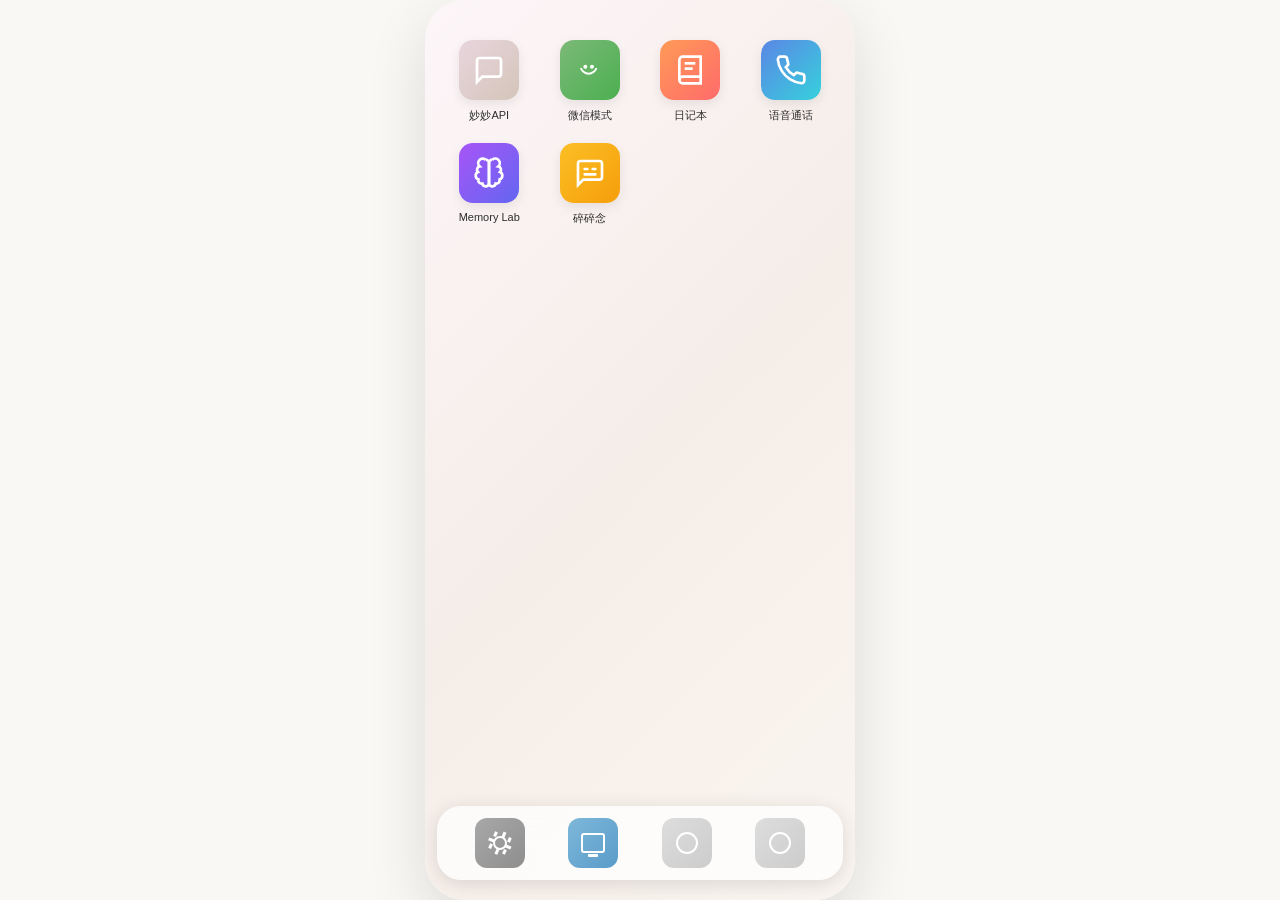
==== index.html @ 2c23901a "V32: JS模块拆分第四批 - 核心模块 + 主入口 (Step 21-24) 主文件从 8827 行缩减到 2032 行（纯 HTML，不再包含任何 JS 代码）。 JS 模块拆分全部完成：32 " ====
<!DOCTYPE html>
<html lang="zh-CN">
<head>
    <meta charset="UTF-8">
    <meta name="viewport" content="width=device-width, initial-scale=1.0, maximum-scale=1.0, user-scalable=no, viewport-fit=cover">
    <meta name="apple-mobile-web-app-capable" content="yes">
    <meta name="apple-mobile-web-app-status-bar-style" content="black-translucent">
    <meta name="apple-mobile-web-app-title" content="MiaoPhone">
    <meta name="mobile-web-app-capable" content="yes">
    <link rel="manifest" href="manifest.json">
    <link rel="apple-touch-icon" href="./Icon/Icon/apple-touch-icon.png">
    <link rel="icon" type="image/png" sizes="32x32" href="./Icon/Icon/icon-32x32.png">
    <link rel="icon" type="image/png" sizes="64x64" href="./Icon/Icon/icon-64x64.png">
    <title>妙妙的聊天小窝</title>
    <!-- 移动端调试工具 eruda，点击右下角齿轮图标可打开控制台 -->
    <script src="https://cdn.jsdelivr.net/npm/eruda"></script>
    <script>
    eruda.init();
    // 限制 eruda 图标在 safe area 内
    (function() {
        const isStandalone = window.navigator.standalone === true || window.matchMedia('(display-mode: standalone)').matches;
        if (!isStandalone) return; // 非全屏模式不限制

        const safeTop = 50;    // 顶部安全距离（避开刘海和状态栏）
        const safeBottom = 40; // 底部安全距离（避开 home indicator）
        const safeLeft = 5;
        const safeRight = 5;

        function clampErudaPosition() {
            const btn = document.querySelector('.eruda-entry-btn');
            if (!btn) return;

            const rect = btn.getBoundingClientRect();
            const btnW = rect.width || 40;
            const btnH = rect.height || 40;
            const winW = window.innerWidth;
            const winH = window.innerHeight;

            let x = rect.left;
            let y = rect.top;
            let changed = false;

            if (y < safeTop) { y = safeTop; changed = true; }
            if (y > winH - safeBottom - btnH) { y = winH - safeBottom - btnH; changed = true; }
            if (x < safeLeft) { x = safeLeft; changed = true; }
            if (x > winW - safeRight - btnW) { x = winW - safeRight - btnW; changed = true; }

            if (changed) {
                btn.style.left = x + 'px';
                btn.style.top = y + 'px';
            }
        }

        // 用 MutationObserver 监听 style 变化
        function setupObserver() {
            const btn = document.querySelector('.eruda-entry-btn');
            if (!btn) {
                setTimeout(setupObserver, 200);
                return;
            }

            const observer = new MutationObserver(() => {
                setTimeout(clampErudaPosition, 10);
            });
            observer.observe(btn, { attributes: true, attributeFilter: ['style'] });

            // 初始修正
            clampErudaPosition();
        }

        setTimeout(setupObserver, 300);
    })();
    </script>
    <script>
    // PWA standalone 模式检测（iOS 用 navigator.standalone，其他用 matchMedia）
    if (window.navigator.standalone === true || window.matchMedia('(display-mode: standalone)').matches) {
        document.documentElement.classList.add('standalone');
    }
    </script>
    <!-- Markdown 渲染库 -->
    <script src="https://cdn.jsdelivr.net/npm/marked/marked.min.js"></script>
    <link rel="preconnect" href="https://fonts.googleapis.com">
    <link rel="preconnect" href="https://fonts.gstatic.com" crossorigin>
    <link href="https://fonts.googleapis.com/css2?family=Noto+Sans+SC:wght@400;700&display=swap" rel="stylesheet">
    <link href="https://fonts.googleapis.com/css2?family=ZCOOL+KuaiLe&display=swap" rel="stylesheet">
    <link rel="stylesheet" href="css/base.css">
    <link rel="stylesheet" href="css/inspiration.css">
    <link rel="stylesheet" href="css/memory-lab.css">
    <link rel="stylesheet" href="css/diary.css">
    <link rel="stylesheet" href="css/voice-call.css">
    <link rel="stylesheet" href="css/settings.css">
    <link rel="stylesheet" href="css/api-mode.css">
    <link rel="stylesheet" href="css/home.css">
    <link rel="stylesheet" href="css/wechat.css">

    <!-- JS 模块：公共工具层 -->
    <script src="js/core/data.js"></script>
    <script src="js/utils/ui.js"></script>
    <script src="js/utils/time.js"></script>
    <script src="js/utils/markdown.js"></script>
    <script src="js/utils/image.js"></script>
    <script src="js/core/storage.js"></script>
    <script src="js/core/navigation.js"></script>
    <script src="js/core/cloud-sync.js"></script>
    <script src="js/modules/tts.js"></script>
    <script src="js/modules/stt.js"></script>
    <script src="js/modules/file-upload.js"></script>
    <script src="js/modules/memory-lab.js"></script>
    <script src="js/modules/diary.js"></script>
    <script src="js/modules/inspiration.js"></script>
    <script src="js/modules/proactive.js"></script>
    <script src="js/settings/display.js"></script>
    <script src="js/settings/thinking.js"></script>
    <script src="js/settings/providers.js"></script>
    <script src="js/settings/models.js"></script>
    <script src="js/settings/assistants.js"></script>
    <!-- JS 模块：核心模块 -->
    <script src="js/modules/api-mode/api-chat.js"></script>
    <script src="js/modules/api-mode/api-send.js"></script>
    <script src="js/modules/api-mode/api-settings.js"></script>
    <script src="js/modules/wechat/wechat-core.js"></script>
    <script src="js/modules/wechat/wechat-send.js"></script>
    <script src="js/modules/wechat/wechat-ui.js"></script>
    <script src="js/modules/wechat/wechat-settings.js"></script>
    <script src="js/modules/wechat/wechat-memory.js"></script>
    <script src="js/modules/wechat/wechat-import.js"></script>
    <script src="js/modules/voice-call.js"></script>
    <script src="js/debug.js"></script>
    <!-- JS 模块：初始化入口（最后加载） -->
    <script src="js/core/init.js"></script>
</head>
<body>
    <div class="phone-container">
        <!-- 桌面 - 移除状态栏 -->
        <div class="desktop" id="desktop">
            <!-- APP图标 -->
            <div class="app-grid">
                <div class="app-icon app-miaomiao-api" onclick="openMiaomiaoAPI()">
                    <div class="app-icon-img">
                        <svg width="32" height="32" viewBox="0 0 24 24" fill="none" stroke="#fff" stroke-width="2"><path d="M21 15a2 2 0 0 1-2 2H7l-4 4V5a2 2 0 0 1 2-2h14a2 2 0 0 1 2 2z"/></svg>
                    </div>
                    <span class="app-icon-label">妙妙API</span>
                </div>
                <div class="app-icon app-wechat" onclick="openWechatMode()">
                    <div class="app-icon-img">
                        <svg width="32" height="32" viewBox="0 0 24 24" fill="#fff"><path d="M8.5 11a1.5 1.5 0 1 0 0-3 1.5 1.5 0 0 0 0 3zm5 0a1.5 1.5 0 1 0 0-3 1.5 1.5 0 0 0 0 3zm-2.5 3c-2.33 0-4.31-1.46-5.11-3.5H4.5c.87 2.86 3.54 5 6.5 5s5.63-2.14 6.5-5h-1.39c-.8 2.04-2.78 3.5-5.11 3.5z"/></svg>
                    </div>
                    <span class="app-icon-label">微信模式</span>
                </div>
                <div class="app-icon app-diary" onclick="openDiaryMode()">
                    <div class="app-icon-img" style="background: linear-gradient(135deg, #ff9a56, #ff6b6b);">
                        <svg width="32" height="32" viewBox="0 0 24 24" fill="none" stroke="#fff" stroke-width="2"><path d="M4 19.5A2.5 2.5 0 0 1 6.5 17H20"/><path d="M6.5 2H20v20H6.5A2.5 2.5 0 0 1 4 19.5v-15A2.5 2.5 0 0 1 6.5 2z"/><line x1="8" y1="7" x2="16" y2="7"/><line x1="8" y1="11" x2="14" y2="11"/></svg>
                    </div>
                    <span class="app-icon-label">日记本</span>
                </div>
                <div class="app-icon app-voice-call" onclick="openVoiceCallMode()">
                    <div class="app-icon-img">
                        <svg width="32" height="32" viewBox="0 0 24 24" fill="none" stroke="#fff" stroke-width="2"><path d="M22 16.92v3a2 2 0 0 1-2.18 2 19.79 19.79 0 0 1-8.63-3.07 19.5 19.5 0 0 1-6-6 19.79 19.79 0 0 1-3.07-8.67A2 2 0 0 1 4.11 2h3a2 2 0 0 1 2 1.72 12.84 12.84 0 0 0 .7 2.81 2 2 0 0 1-.45 2.11L8.09 9.91a16 16 0 0 0 6 6l1.27-1.27a2 2 0 0 1 2.11-.45 12.84 12.84 0 0 0 2.81.7A2 2 0 0 1 22 16.92z"/></svg>
                    </div>
                    <span class="app-icon-label">语音通话</span>
                </div>
                <div class="app-icon app-memory-lab" onclick="openMemoryLab()">
                    <div class="app-icon-img">
                        <svg width="32" height="32" viewBox="0 0 24 24" fill="none" stroke="#fff" stroke-width="2"><path d="M9.5 2A2.5 2.5 0 0 1 12 4.5v15a2.5 2.5 0 0 1-4.96.44 2.5 2.5 0 0 1-2.96-3.08 3 3 0 0 1-.34-5.58 2.5 2.5 0 0 1 1.32-4.24A2.5 2.5 0 0 1 9.5 2"/><path d="M14.5 2A2.5 2.5 0 0 0 12 4.5v15a2.5 2.5 0 0 0 4.96.44 2.5 2.5 0 0 0 2.96-3.08 3 3 0 0 0 .34-5.58 2.5 2.5 0 0 0-1.32-4.24A2.5 2.5 0 0 0 14.5 2"/></svg>
                    </div>
                    <span class="app-icon-label">Memory Lab</span>
                </div>
                <div class="app-icon app-inspiration" onclick="openInspirationPage()">
                    <div class="app-icon-img">
                        <svg width="32" height="32" viewBox="0 0 24 24" fill="none" stroke="#fff" stroke-width="2"><path d="M21 15a2 2 0 0 1-2 2H7l-4 4V5a2 2 0 0 1 2-2h14a2 2 0 0 1 2 2z"/><path d="M8 9h2M14 9h2M8 13h8" stroke-linecap="round"/></svg>
                    </div>
                    <span class="app-icon-label">碎碎念</span>
                </div>
            </div>
        </div>

        <!-- Dock栏 -->
        <div class="dock">
            <div class="dock-icon settings" onclick="openSettings()">
                <div class="gear-icon"></div>
            </div>
            <div class="dock-icon display" onclick="openDisplaySettings()">
                <div class="display-icon"></div>
            </div>
            <div class="dock-icon placeholder" onclick="showComingSoon()">
                <svg width="24" height="24" viewBox="0 0 24 24" fill="none" stroke="#fff" stroke-width="2"><circle cx="12" cy="12" r="10"/></svg>
            </div>
            <div class="dock-icon placeholder" onclick="showComingSoon()">
                <svg width="24" height="24" viewBox="0 0 24 24" fill="none" stroke="#fff" stroke-width="2"><circle cx="12" cy="12" r="10"/></svg>
            </div>
        </div>

        <!-- 设置页面 -->
        <div class="page" id="settingsPage">
            <div class="page-header">
                <button class="page-back" onclick="closePage('settingsPage')">
                    <span class="icon-back"></span>
                </button>
                <span class="page-title">设置</span>
                <div style="width: 36px;"></div>
            </div>
            <div class="page-content">
                <div class="settings-section">
                    <div class="settings-section-title">模型配置</div>
                    <div class="settings-card">
                        <div class="settings-item" onclick="openPage('providerPage')">
                            <div class="settings-item-left">
                                <div class="settings-item-icon provider">
                                    <svg width="18" height="18" viewBox="0 0 24 24" fill="none" stroke="currentColor" stroke-width="2"><path d="M22 12h-4l-3 9L9 3l-3 9H2"/></svg>
                                </div>
                                <div>
                                    <div class="settings-item-text">供应商管理</div>
                                    <div class="settings-item-desc">配置API供应商和模型</div>
                                </div>
                            </div>
                            <div class="settings-item-right">
                                <span id="providerCount">0个</span>
                                <span class="icon-arrow"></span>
                            </div>
                        </div>
                        <div class="settings-item" onclick="openPage('assistantPage')">
                            <div class="settings-item-left">
                                <div class="settings-item-icon assistant">
                                    <svg width="18" height="18" viewBox="0 0 24 24" fill="none" stroke="currentColor" stroke-width="2"><path d="M20 21v-2a4 4 0 0 0-4-4H8a4 4 0 0 0-4 4v2"/><circle cx="12" cy="7" r="4"/></svg>
                                </div>
                                <div>
                                    <div class="settings-item-text">助手管理</div>
                                    <div class="settings-item-desc">创建和编辑AI助手</div>
                                </div>
                            </div>
                            <div class="settings-item-right">
                                <span id="assistantCount">0个</span>
                                <span class="icon-arrow"></span>
                            </div>
                        </div>
                        <div class="settings-item" onclick="openTtsSettings()">
                            <div class="settings-item-left">
                                <div class="settings-item-icon" style="background: #e8f5e9; color: #4caf50;">
                                    <svg width="18" height="18" viewBox="0 0 24 24" fill="none" stroke="currentColor" stroke-width="2"><path d="M12 1a3 3 0 0 0-3 3v8a3 3 0 0 0 6 0V4a3 3 0 0 0-3-3z"/><path d="M19 10v2a7 7 0 0 1-14 0v-2"/><line x1="12" y1="19" x2="12" y2="23"/></svg>
                                </div>
                                <div>
                                    <div class="settings-item-text">语音设置</div>
                                    <div class="settings-item-desc">TTS 引擎配置</div>
                                </div>
                            </div>
                            <div class="settings-item-right">
                                <span id="ttsStatus">未配置</span>
                                <span class="icon-arrow"></span>
                            </div>
                        </div>
                    </div>
                </div>
                <div class="settings-section">
                    <div class="settings-section-title">默认模型</div>
                    <div class="settings-card">
                        <div class="settings-item" style="flex-direction: column; align-items: stretch; gap: 8px;">
                            <div class="settings-item-left" style="width: 100%;">
                                <div class="settings-item-icon" style="background: #fff3e0; color: #ff9800;">
                                    <svg width="18" height="18" viewBox="0 0 24 24" fill="none" stroke="currentColor" stroke-width="2"><circle cx="12" cy="12" r="3"/><path d="M12 1v6m0 6v10M4.22 4.22l4.24 4.24m7.08 7.08l4.24 4.24M1 12h6m6 0h10M4.22 19.78l4.24-4.24m7.08-7.08l4.24-4.24"/></svg>
                                </div>
                                <div>
                                    <div class="settings-item-text">全局默认模型</div>
                                    <div class="settings-item-desc">所有助手默认使用此模型</div>
                                </div>
                            </div>
                            <select class="form-select" id="globalDefaultModel" onchange="saveGlobalDefaultModel()" style="width: 100%; margin-top: 8px;">
                                <option value="">请选择默认模型</option>
                            </select>
                        </div>
                    </div>
                    <div class="settings-card" style="margin-top: 12px;">
                        <div class="settings-item" style="flex-direction: column; align-items: stretch; gap: 8px;">
                            <div class="settings-item-left" style="width: 100%;">
                                <div class="settings-item-icon" style="background: #e8f5e9; color: #4caf50;">
                                    <svg width="18" height="18" viewBox="0 0 24 24" fill="none" stroke="currentColor" stroke-width="2"><circle cx="12" cy="12" r="3"/><path d="M12 1v4m0 14v4M4.22 4.22l2.83 2.83m9.9 9.9l2.83 2.83M1 12h4m14 0h4M4.22 19.78l2.83-2.83m9.9-9.9l2.83-2.83"/></svg>
                                </div>
                                <div>
                                    <div class="settings-item-text">副模型（后台任务）</div>
                                    <div class="settings-item-desc">用于自动总结记忆等后台任务</div>
                                </div>
                            </div>
                            <select class="form-select" id="globalSecondaryModel" onchange="saveGlobalSecondaryModel()" style="width: 100%; margin-top: 8px;">
                                <option value="">使用主模型</option>
                            </select>
                        </div>
                    </div>
                </div>
                <div class="settings-section">
                    <div class="settings-section-title">后端服务</div>
                    <div class="settings-card">
                        <div class="settings-item" style="flex-direction: column; align-items: stretch; gap: 8px;">
                            <div class="settings-item-left" style="width: 100%;">
                                <div class="settings-item-icon" style="background: #e3f2fd; color: #1976d2;">
                                    <svg width="18" height="18" viewBox="0 0 24 24" fill="none" stroke="currentColor" stroke-width="2"><rect x="2" y="3" width="20" height="14" rx="2"/><line x1="8" y1="21" x2="16" y2="21"/><line x1="12" y1="17" x2="12" y2="21"/></svg>
                                </div>
                                <div>
                                    <div class="settings-item-text">后端地址</div>
                                    <div class="settings-item-desc">Vercel 后端服务地址，用于语音识别等功能</div>
                                </div>
                            </div>
                            <input type="url" class="form-input" id="backendUrlInput" placeholder="https://miaophone-backend.vercel.app" oninput="saveBackendUrl()" style="width: 100%; margin-top: 4px; box-sizing: border-box;">
                        </div>
                    </div>
                </div>
                <div class="settings-section">
                    <div class="settings-section-title">云端备份 (Supabase)</div>
                    <div class="settings-card">
                        <div class="settings-item" style="flex-direction: column; align-items: stretch; gap: 8px;">
                            <div class="settings-item-left" style="width: 100%;">
                                <div class="settings-item-icon" style="background: #e8f5e9; color: #388e3c;">
                                    <svg width="18" height="18" viewBox="0 0 24 24" fill="none" stroke="currentColor" stroke-width="2"><path d="M18 10h-1.26A8 8 0 1 0 9 20h9a5 5 0 0 0 0-10z"/></svg>
                                </div>
                                <div>
                                    <div class="settings-item-text">Supabase 地址</div>
                                    <div class="settings-item-desc">你的 Supabase 项目 URL</div>
                                </div>
                            </div>
                            <input type="url" class="form-input" id="supabaseUrlInput" placeholder="https://xxxxx.supabase.co" oninput="saveSupabaseConfig()" style="width: 100%; margin-top: 4px; box-sizing: border-box;">
                        </div>
                        <div class="settings-item" style="flex-direction: column; align-items: stretch; gap: 8px; margin-top: 12px;">
                            <div class="settings-item-left" style="width: 100%;">
                                <div class="settings-item-icon" style="background: #e8f5e9; color: #388e3c;">
                                    <svg width="18" height="18" viewBox="0 0 24 24" fill="none" stroke="currentColor" stroke-width="2"><rect x="3" y="11" width="18" height="11" rx="2" ry="2"/><path d="M7 11V7a5 5 0 0 1 10 0v4"/></svg>
                                </div>
                                <div>
                                    <div class="settings-item-text">Supabase Key</div>
                                    <div class="settings-item-desc">项目的 anon public key</div>
                                </div>
                            </div>
                            <input type="text" class="form-input" id="supabaseKeyInput" placeholder="sb_publishable_xxxxx" oninput="saveSupabaseConfig()" style="width: 100%; margin-top: 4px; box-sizing: border-box;">
                        </div>
                        <div style="margin-top: 12px; padding: 8px 12px; background: var(--bg-tertiary); border-radius: 8px; font-size: 12px; color: #888;" id="cloudSyncStatus">
                            未配置
                        </div>
                        <div style="margin-top: 12px; display: flex; gap: 8px; flex-wrap: wrap;">
                            <button onclick="cloudSyncNow()" style="flex: 1; min-width: 80px; padding: 8px 12px; border: 1px solid #ddd; border-radius: 8px; background: white; font-size: 13px; cursor: pointer;">立即同步</button>
                            <button onclick="cloudMigrateToCloud()" style="flex: 1; min-width: 80px; padding: 8px 12px; border: 1px solid #ddd; border-radius: 8px; background: white; font-size: 13px; cursor: pointer;">上传到云端</button>
                            <button onclick="cloudPullFromCloud()" style="flex: 1; min-width: 80px; padding: 8px 12px; border: 1px solid #ddd; border-radius: 8px; background: white; font-size: 13px; cursor: pointer;">从云端恢复</button>
                        </div>
                    </div>
                </div>
            </div>
        </div>

        <!-- 显示设置页面 -->
        <div class="page" id="displaySettingsPage">
            <div class="page-header">
                <button class="page-back" onclick="closePage('displaySettingsPage')">
                    <span class="icon-back"></span>
                </button>
                <span class="page-title">显示设置</span>
                <button class="page-action" onclick="saveDisplaySettings()" style="color: var(--accent-dark); font-size: 14px; width: auto; padding: 0 12px;">
                    保存
                </button>
            </div>
            <div class="page-content" style="padding: 12px 0; background: var(--bg-tertiary);">
                <!-- 用户设置 -->
                <div class="display-settings-section">
                    <label class="display-settings-label">用户头像与名称</label>
                    <div class="avatar-name-row">
                        <div class="avatar-upload-compact" onclick="document.getElementById('userAvatarInput').click()">
                            <div class="avatar-preview-compact" id="userAvatarPreview">
                                <svg width="32" height="32" viewBox="0 0 24 24" fill="none" stroke="#999" stroke-width="1.5"><path d="M20 21v-2a4 4 0 0 0-4-4H8a4 4 0 0 0-4 4v2"/><circle cx="12" cy="7" r="4"/></svg>
                            </div>
                            <span class="avatar-delete-btn" onclick="event.stopPropagation(); clearUserAvatar()">×</span>
                        </div>
                        <input type="text" class="form-input" id="displayUserName" placeholder="用户名称（留空则隐藏）" style="flex: 1;">
                    </div>
                    <input type="file" id="userAvatarInput" accept="image/*" style="display:none" onchange="handleUserAvatarUpload(this)">
                </div>

                <!-- 桌面壁纸设置 -->
                <div class="display-settings-section">
                    <label class="display-settings-label">桌面壁纸</label>
                    <div class="wallpaper-options">
                        <div class="wallpaper-option active" data-wallpaper="default" onclick="selectWallpaper('default')">
                            <div class="wallpaper-preview" style="background: linear-gradient(135deg, #fdf6f9 0%, #f5ede8 50%, #faf5f0 100%);"></div>
                            <span>默认</span>
                        </div>
                        <div class="wallpaper-option" data-wallpaper="pink" onclick="selectWallpaper('pink')">
                            <div class="wallpaper-preview" style="background: linear-gradient(135deg, #ffe4ec 0%, #ffb6c1 100%);"></div>
                            <span>粉色</span>
                        </div>
                        <div class="wallpaper-option" data-wallpaper="blue" onclick="selectWallpaper('blue')">
                            <div class="wallpaper-preview" style="background: linear-gradient(135deg, #e3f2fd 0%, #90caf9 100%);"></div>
                            <span>蓝色</span>
                        </div>
                        <div class="wallpaper-option" data-wallpaper="green" onclick="selectWallpaper('green')">
                            <div class="wallpaper-preview" style="background: linear-gradient(135deg, #e8f5e9 0%, #a5d6a7 100%);"></div>
                            <span>绿色</span>
                        </div>
                        <div class="wallpaper-option" data-wallpaper="custom" id="customWallpaperOption" onclick="document.getElementById('wallpaperInput').click()">
                            <div class="wallpaper-preview" id="customWallpaperPreview" style="background: #eee; display: flex; align-items: center; justify-content: center;">
                                <svg width="20" height="20" viewBox="0 0 24 24" fill="none" stroke="#999" stroke-width="2"><line x1="12" y1="5" x2="12" y2="19"/><line x1="5" y1="12" x2="19" y2="12"/></svg>
                                <span class="custom-delete-btn" onclick="event.stopPropagation(); clearCustomWallpaper()">×</span>
                            </div>
                            <span>自定义</span>
                        </div>
                    </div>
                    <input type="file" id="wallpaperInput" accept="image/*" style="display:none" onchange="handleWallpaperUpload(this)">
                </div>

                <!-- 聊天字体设置 -->
                <div class="display-settings-section">
                    <label class="display-settings-label">聊天字体</label>
                    <select class="font-selector" id="displayFontSelector" onchange="previewFont(this.value)">
                        <option value="system">系统默认</option>
                        <option value="naikai">内海简体</option>
                        <option value="moonstars">月星楷</option>
                        <option value="jason">清松手写体</option>
                        <option value="pingfang">平方时光体</option>
                        <option value="cococheese">小可奶酪体</option>
                        <option value="zcool">站酷快乐体</option>
                        <option value="ZZJmarkpen">宅在家麦克笔</option>
                        <option value="ZLabsBitmap">ZLabsBitmap像素</option>
                        <option value="KURIYAMAKOUCHI">栗山巧緻フォント</option>
                    </select>
                    <div class="font-preview" id="fontPreview">
                        字体预览：妙妙是最可爱的小猫咪～<br>
                        Font Preview: Hello Miaomiao!
                    </div>
                    <label class="display-settings-label" style="margin-top: 16px;">字体大小 <span id="fontSizeValue">15</span>px</label>
                    <div class="fontsize-slider-row">
                        <span style="font-size:12px;color:#999;">小</span>
                        <input type="range" class="fontsize-slider" id="displayFontSizeSlider" min="12" max="18" step="1" value="15" oninput="previewFontSize(this.value)">
                        <span style="font-size:12px;color:#999;">大</span>
                    </div>
                </div>
                <div class="display-settings-section" style="background: transparent; padding: 16px; font-size: 12px; color: #999; text-align: center;">
                    头像/名称：微信模式、API模式<br>
                    字体：微信聊天气泡、API消息、日记本正文
                </div>
            </div>
        </div>

        <!-- 供应商页面 -->
        <div class="page" id="providerPage">
            <div class="page-header">
                <button class="page-back" onclick="closePage('providerPage')">
                    <span class="icon-back"></span>
                </button>
                <span class="page-title">供应商管理</span>
                <button class="page-action" onclick="showAddProviderModal()">
                    <span class="icon-plus" style="color: var(--accent-dark);"></span>
                </button>
            </div>
            <div class="page-content" id="providerList">
                <!-- 动态渲染 -->
            </div>
        </div>

        <!-- 助手页面 -->
        <div class="page" id="assistantPage">
            <div class="page-header">
                <button class="page-back" onclick="closePage('assistantPage')">
                    <span class="icon-back"></span>
                </button>
                <span class="page-title">助手管理</span>
                <button class="page-action" onclick="createNewAssistant()">
                    <span class="icon-plus" style="color: var(--accent-dark);"></span>
                </button>
            </div>
            <div class="page-content" id="assistantList">
                <!-- 动态渲染 -->
            </div>
        </div>

        <!-- 助手编辑页面 -->
        <div class="page" id="assistantEditPage">
            <div class="page-header">
                <button class="page-back" onclick="closePage('assistantEditPage')">
                    <span class="icon-back"></span>
                </button>
                <span class="page-title" id="assistantEditTitle">编辑助手</span>
                <button class="page-action" onclick="saveAssistant()" style="color: var(--accent-dark); font-size: 14px; width: auto; padding: 0 12px;">
                    保存
                </button>
            </div>
            <div class="page-content" id="assistantEditContent">
                <!-- 动态渲染 -->
            </div>
        </div>

        <!-- API模式设置页面 -->
        <div class="page" id="apiSettingsPage">
            <div class="page-header">
                <button class="page-back" onclick="closeApiSettings()">
                    <span class="icon-back"></span>
                </button>
                <span class="page-title">API模式设置</span>
                <div style="width: 36px;"></div>
            </div>
            <div class="page-content">
                <div class="settings-section">
                    <div class="settings-section-title">对话参数</div>
                    <div class="settings-card">
                        <div class="settings-item" style="flex-direction: column; align-items: stretch;">
                            <div class="settings-item-left" style="margin-bottom: 8px;">
                                <div class="settings-item-icon" style="background: #e3f2fd; color: #1976d2;">
                                    <svg width="18" height="18" viewBox="0 0 24 24" fill="none" stroke="currentColor" stroke-width="2"><path d="M21 15a2 2 0 0 1-2 2H7l-4 4V5a2 2 0 0 1 2-2h14a2 2 0 0 1 2 2z"/></svg>
                                </div>
                                <div>
                                    <div class="settings-item-text">上下文消息条数</div>
                                    <div class="settings-item-desc">每次对话携带的历史消息数量</div>
                                </div>
                            </div>
                            <input type="number" class="form-input" id="apiContextLengthInput" min="1" max="100" style="width: 100%;" onchange="autoSaveApiSettings()">
                        </div>
                        <div class="settings-item" style="cursor: default;">
                            <div class="settings-item-left">
                                <div class="settings-item-icon" style="background: #f3e5f5; color: #9c27b0;">
                                    <svg width="18" height="18" viewBox="0 0 24 24" fill="none" stroke="currentColor" stroke-width="2"><path d="M13 2L3 14h9l-1 8 10-12h-9l1-8z"/></svg>
                                </div>
                                <div>
                                    <div class="settings-item-text">流式输出</div>
                                    <div class="settings-item-desc">实时逐字显示AI回复</div>
                                </div>
                            </div>
                            <div class="settings-item-right">
                                <div class="switch" id="apiStreamEnabledSwitch" onclick="this.classList.toggle('on'); autoSaveApiSettings()"></div>
                            </div>
                        </div>
                    </div>
                </div>
                <div class="settings-section">
                    <div class="settings-section-title">数据管理</div>
                    <div class="settings-card">
                        <div class="settings-item" onclick="exportData()">
                            <div class="settings-item-left">
                                <div class="settings-item-icon export">
                                    <svg width="18" height="18" viewBox="0 0 24 24" fill="none" stroke="currentColor" stroke-width="2"><path d="M21 15v4a2 2 0 0 1-2 2H5a2 2 0 0 1-2-2v-4"/><polyline points="7 10 12 15 17 10"/><line x1="12" y1="15" x2="12" y2="3"/></svg>
                                </div>
                                <div>
                                    <div class="settings-item-text">导出数据</div>
                                    <div class="settings-item-desc">备份所有配置和聊天记录</div>
                                </div>
                            </div>
                            <div class="settings-item-right">
                                <span class="icon-arrow"></span>
                            </div>
                        </div>
                        <div class="settings-item" onclick="importData()">
                            <div class="settings-item-left">
                                <div class="settings-item-icon export" style="background: #fce4ec; color: #e91e63;">
                                    <svg width="18" height="18" viewBox="0 0 24 24" fill="none" stroke="currentColor" stroke-width="2"><path d="M21 15v4a2 2 0 0 1-2 2H5a2 2 0 0 1-2-2v-4"/><polyline points="17 8 12 3 7 8"/><line x1="12" y1="3" x2="12" y2="15"/></svg>
                                </div>
                                <div>
                                    <div class="settings-item-text">导入数据</div>
                                    <div class="settings-item-desc">恢复之前的备份</div>
                                </div>
                            </div>
                            <div class="settings-item-right">
                                <span class="icon-arrow"></span>
                            </div>
                        </div>
                        <div class="settings-item" onclick="clearApiAttachmentCache()">
                            <div class="settings-item-left">
                                <div class="settings-item-icon" style="background: #fff3e0; color: #ef6c00;">
                                    <svg width="18" height="18" viewBox="0 0 24 24" fill="none" stroke="currentColor" stroke-width="2"><path d="M3 6h18"/><path d="M19 6v14a2 2 0 0 1-2 2H7a2 2 0 0 1-2-2V6m3 0V4a2 2 0 0 1 2-2h4a2 2 0 0 1 2 2v2"/></svg>
                                </div>
                                <div>
                                    <div class="settings-item-text">清除附件缓存</div>
                                    <div class="settings-item-desc" id="apiAttachmentCacheDesc">统计中...</div>
                                </div>
                            </div>
                            <div class="settings-item-right">
                                <span class="icon-arrow"></span>
                            </div>
                        </div>
                    </div>
                </div>
            </div>
        </div>

        <!-- 助手记忆管理页面 -->
        <div class="page" id="assistantMemoryPage">
            <div class="page-header">
                <button class="page-back" onclick="closeAssistantMemory()">
                    <span class="icon-back"></span>
                </button>
                <span class="page-title" id="assistantMemoryTitle">记忆管理</span>
                <div style="width: 36px;"></div>
            </div>
            <div class="page-content">
                <div class="settings-section">
                    <div class="settings-card">
                        <div class="settings-item" style="cursor: default;">
                            <div class="settings-item-left">
                                <div class="settings-item-icon" style="background: #fff3e0; color: #f57c00;">
                                    <svg width="18" height="18" viewBox="0 0 24 24" fill="none" stroke="currentColor" stroke-width="2"><path d="M12 2a7 7 0 0 1 7 7c0 2.38-1.19 4.47-3 5.74V17a2 2 0 0 1-2 2H10a2 2 0 0 1-2-2v-2.26C6.19 13.47 5 11.38 5 9a7 7 0 0 1 7-7z"/><line x1="10" y1="22" x2="14" y2="22"/></svg>
                                </div>
                                <div>
                                    <div class="settings-item-text">启用记忆</div>
                                    <div class="settings-item-desc">仅在API模式生效</div>
                                </div>
                            </div>
                            <div class="settings-item-right">
                                <div class="switch" id="memoryPanelEnabled" onclick="this.classList.toggle('on'); autoSaveAssistantMemory()"></div>
                            </div>
                        </div>
                    </div>
                </div>
                <div class="settings-section">
                    <div style="display: flex; justify-content: space-between; align-items: center; margin-bottom: 12px;">
                        <div class="settings-section-title" style="margin: 0;">记忆条目</div>
                        <button class="btn btn-secondary" style="padding: 6px 12px; font-size: 12px;" onclick="addMemoryItemToPanel()">+ 添加</button>
                    </div>
                    <div id="memoryPanelList">
                        <!-- 动态渲染 -->
                    </div>
                </div>
            </div>
        </div>

        <!-- 妙妙API聊天页面 -->
        <div class="page chat-page" id="chatPage">
            <div class="chat-header">
                <div class="chat-header-left">
                    <button class="chat-menu-btn" onclick="toggleChatSidebar()">
                        <span class="icon-menu">
                            <span></span><span></span><span></span>
                        </span>
                    </button>
                    <div class="chat-header-info">
                        <div class="chat-header-title" id="chatTitle">新对话</div>
                    </div>
                </div>
                <button class="chat-new-btn" onclick="createNewConversation()">
                    <span class="icon-plus"></span>
                </button>
            </div>

            <!-- 聊天侧边栏 -->
            <div class="chat-sidebar" id="chatSidebar">
                <div class="sidebar-header">
                    <span class="sidebar-title">对话列表</span>
                    <button class="sidebar-close" onclick="toggleChatSidebar()">×</button>
                </div>
                <div class="sidebar-assistant" onclick="toggleAssistantList()">
                    <div class="sidebar-assistant-avatar" id="sidebarAssistantAvatar">
                        <svg width="20" height="20" viewBox="0 0 24 24" fill="none" stroke="currentColor" stroke-width="2"><path d="M20 21v-2a4 4 0 0 0-4-4H8a4 4 0 0 0-4 4v2"/><circle cx="12" cy="7" r="4"/></svg>
                    </div>
                    <div class="sidebar-assistant-info">
                        <div class="sidebar-assistant-name" id="sidebarAssistantName">未选择助手</div>
                        <div class="sidebar-assistant-model" id="sidebarAssistantModel">请先创建助手</div>
                    </div>
                    <span class="icon-arrow" id="assistantListArrow"></span>
                </div>
                <div class="sidebar-assistant-list" id="sidebarAssistantList">
                    <!-- 动态渲染 -->
                </div>
                <div class="sidebar-conversations" id="sidebarConversations">
                    <!-- 动态渲染 -->
                </div>
                <div class="sidebar-footer">
                    <button class="sidebar-exit-btn" onclick="openApiSettings()" style="margin-bottom: 8px;">
                        <svg width="16" height="16" viewBox="0 0 24 24" fill="none" stroke="currentColor" stroke-width="2"><circle cx="12" cy="12" r="3"/><path d="M19.4 15a1.65 1.65 0 0 0 .33 1.82l.06.06a2 2 0 0 1-2.83 2.83l-.06-.06a1.65 1.65 0 0 0-1.82-.33 1.65 1.65 0 0 0-1 1.51V21a2 2 0 0 1-4 0v-.09A1.65 1.65 0 0 0 9 19.4a1.65 1.65 0 0 0-1.82.33l-.06.06a2 2 0 0 1-2.83-2.83l.06-.06A1.65 1.65 0 0 0 4.68 15a1.65 1.65 0 0 0-1.51-1H3a2 2 0 0 1 0-4h.09A1.65 1.65 0 0 0 4.6 9a1.65 1.65 0 0 0-.33-1.82l-.06-.06a2 2 0 0 1 2.83-2.83l.06.06A1.65 1.65 0 0 0 9 4.68a1.65 1.65 0 0 0 1-1.51V3a2 2 0 0 1 4 0v.09a1.65 1.65 0 0 0 1 1.51 1.65 1.65 0 0 0 1.82-.33l.06-.06a2 2 0 0 1 2.83 2.83l-.06.06A1.65 1.65 0 0 0 19.4 9a1.65 1.65 0 0 0 1.51 1H21a2 2 0 0 1 0 4h-.09a1.65 1.65 0 0 0-1.51 1z"/></svg>
                        <span>API模式设置</span>
                    </button>
                    <button class="sidebar-exit-btn" onclick="exitToDesktop()">
                        <span class="icon-exit"></span>
                        <span>返回桌面</span>
                    </button>
                </div>
            </div>

            <!-- 侧边栏专用遮罩 -->
            <div class="sidebar-backdrop" id="sidebarBackdrop" onclick="toggleChatSidebar()"></div>

            <!-- 聊天消息区 -->
            <div class="chat-messages" id="chatMessages">
                <div class="welcome-view">
                    <div class="welcome-icon">
                        <svg width="40" height="40" viewBox="0 0 24 24" fill="none" stroke="var(--accent-dark)" stroke-width="2"><path d="M21 15a2 2 0 0 1-2 2H7l-4 4V5a2 2 0 0 1 2-2h14a2 2 0 0 1 2 2z"/></svg>
                    </div>
                    <div class="welcome-title">开始新对话</div>
                    <div class="welcome-desc">选择一个助手<br>然后开始聊天吧</div>
                </div>
            </div>

            <!-- 输入区域 -->
            <div class="chat-input-area">
                <!-- 文件预览区域 -->
                <div class="file-preview-area" id="filePreviewArea"></div>
                <div class="chat-input-toolbar">
                    <button class="toolbar-btn" id="modelSelectBtn" onclick="showModelSelector()">
                        <svg width="14" height="14" viewBox="0 0 24 24" fill="none" stroke="currentColor" stroke-width="2"><circle cx="12" cy="12" r="3"/><path d="M12 1v6m0 6v10M4.22 4.22l4.24 4.24m7.08 7.08l4.24 4.24M1 12h6m6 0h10M4.22 19.78l4.24-4.24m7.08-7.08l4.24-4.24"/></svg>
                        <span id="currentModelDisplay">选择模型</span>
                    </button>
                    <button class="toolbar-btn" id="thinkingBtn" onclick="showThinkingModal()">
                        <svg width="14" height="14" viewBox="0 0 24 24" fill="none" stroke="currentColor" stroke-width="2"><circle cx="12" cy="12" r="10"/><path d="M12 6v6l4 2"/></svg>
                        <span id="thinkingLevelDisplay">中度推理</span>
                    </button>
                </div>
                <div class="chat-input-wrapper">
                    <div class="chat-input-box">
                        <button class="wechat-voice-btn" onclick="startApiVoiceInput()" title="语音输入">
                            <svg width="20" height="20" viewBox="0 0 24 24" fill="none" stroke="currentColor" stroke-width="2"><path d="M12 1a3 3 0 0 0-3 3v8a3 3 0 0 0 6 0V4a3 3 0 0 0-3-3z"/><path d="M19 10v2a7 7 0 0 1-14 0v-2"/><line x1="12" y1="19" x2="12" y2="23"/><line x1="8" y1="23" x2="16" y2="23"/></svg>
                        </button>
                        <textarea id="chatInput" placeholder="输入消息..." rows="1"></textarea>
                        <button class="chat-upload-btn" onclick="showUploadOptions('api')" title="添加文件">
                            <svg width="20" height="20" viewBox="0 0 24 24" fill="none" stroke="currentColor" stroke-width="2"><path d="M21.44 11.05l-9.19 9.19a6 6 0 0 1-8.49-8.49l9.19-9.19a4 4 0 0 1 5.66 5.66l-9.2 9.19a2 2 0 0 1-2.83-2.83l8.49-8.48"/></svg>
                        </button>
                    </div>
                    <button class="chat-send-btn" id="chatSendBtn" onclick="sendMessage()">
                        <svg width="20" height="20" viewBox="0 0 24 24" fill="none" stroke="#fff" stroke-width="2"><line x1="22" y1="2" x2="11" y2="13"/><polygon points="22 2 15 22 11 13 2 9 22 2"/></svg>
                    </button>
                </div>
            </div>

            <!-- 深度思考选择弹窗 -->
            <div class="thinking-overlay" id="thinkingOverlay" onclick="hideThinkingModal()"></div>
            <div class="thinking-modal" id="thinkingModal">
                <div class="thinking-modal-handle"></div>
                <div class="thinking-modal-list">
                    <div class="thinking-option" data-level="off" onclick="selectThinkingLevel('off')">
                        <div class="thinking-option-left">
                            <div class="thinking-option-icon">
                                <svg width="20" height="20" viewBox="0 0 24 24" fill="none" stroke="currentColor" stroke-width="2"><line x1="18" y1="6" x2="6" y2="18"/><line x1="6" y1="6" x2="18" y2="18"/></svg>
                            </div>
                            <span class="thinking-option-text">关闭</span>
                        </div>
                        <span class="thinking-option-check">✓</span>
                    </div>
                    <div class="thinking-option" data-level="auto" onclick="selectThinkingLevel('auto')">
                        <div class="thinking-option-left">
                            <div class="thinking-option-icon">
                                <svg width="20" height="20" viewBox="0 0 24 24" fill="none" stroke="currentColor" stroke-width="2"><path d="M12 2v4m0 12v4M4.93 4.93l2.83 2.83m8.48 8.48l2.83 2.83M2 12h4m12 0h4M4.93 19.07l2.83-2.83m8.48-8.48l2.83-2.83"/></svg>
                            </div>
                            <span class="thinking-option-text">自动</span>
                        </div>
                        <span class="thinking-option-check">✓</span>
                    </div>
                    <div class="thinking-option" data-level="low" onclick="selectThinkingLevel('low')">
                        <div class="thinking-option-left">
                            <div class="thinking-option-icon">
                                <svg width="20" height="20" viewBox="0 0 24 24" fill="none" stroke="currentColor" stroke-width="2"><circle cx="12" cy="12" r="10"/><path d="M12 6v6l4 2"/></svg>
                            </div>
                            <span class="thinking-option-text">轻度推理</span>
                        </div>
                        <span class="thinking-option-check">✓</span>
                    </div>
                    <div class="thinking-option" data-level="medium" onclick="selectThinkingLevel('medium')">
                        <div class="thinking-option-left">
                            <div class="thinking-option-icon">
                                <svg width="20" height="20" viewBox="0 0 24 24" fill="none" stroke="currentColor" stroke-width="2"><circle cx="12" cy="12" r="10"/><path d="M12 6v6l4 2"/></svg>
                            </div>
                            <span class="thinking-option-text">中度推理</span>
                        </div>
                        <span class="thinking-option-check">✓</span>
                    </div>
                    <div class="thinking-option" data-level="high" onclick="selectThinkingLevel('high')">
                        <div class="thinking-option-left">
                            <div class="thinking-option-icon">
                                <svg width="20" height="20" viewBox="0 0 24 24" fill="none" stroke="currentColor" stroke-width="2"><circle cx="12" cy="12" r="10"/><path d="M12 6v6l4 2"/></svg>
                            </div>
                            <span class="thinking-option-text">重度推理</span>
                        </div>
                        <span class="thinking-option-check">✓</span>
                    </div>
                </div>
            </div>

        </div>

        <!-- 微信模式 - 消息列表页 -->
        <div class="page wechat-page" id="wechatListPage">
            <div class="page-header" style="background: #ededed; border-bottom: 1px solid #d9d9d9;">
                <button class="page-back" onclick="closeWechatMode()">
                    <span class="icon-back"></span>
                </button>
                <span class="page-title">消息</span>
                <button class="page-action" onclick="showImportAssistantModal()" style="color: #07c160;">
                    <span class="icon-plus"></span>
                </button>
            </div>
            <div class="wechat-list" id="wechatList">
                <!-- 动态渲染助手列表 -->
            </div>
        </div>

        <!-- 微信模式 - 聊天页 -->
        <div class="page wechat-page" id="wechatChatPage">
            <div class="wechat-chat-header">
                <button class="wechat-chat-back" onclick="backToWechatList()">
                    <span class="icon-back"></span>
                </button>
                <div class="wechat-chat-header-center">
                    <div class="wechat-chat-title" id="wechatChatTitle">聊天</div>
                    <div class="wechat-chat-typing" id="wechatTyping">正在输入中...</div>
                </div>
                <div class="wechat-chat-header-actions">
                    <button class="wechat-chat-memory-btn" onclick="openWechatMemoryPage()" title="长期记忆">
                        <svg width="20" height="20" viewBox="0 0 24 24" fill="none" stroke="currentColor" stroke-width="1.8">
                            <path d="M12 2a7 7 0 0 1 7 7c0 2.38-1.19 4.47-3 5.74V17a2 2 0 0 1-2 2H10a2 2 0 0 1-2-2v-2.26C6.19 13.47 5 11.38 5 9a7 7 0 0 1 7-7z"/>
                            <path d="M10 21h4"/>
                            <path d="M9 9h1.5l1.5 2 1.5-2H15"/>
                        </svg>
                    </button>
                    <button class="wechat-chat-settings" onclick="openWechatChatSettings()">
                        <svg width="20" height="20" viewBox="0 0 24 24" fill="none" stroke="currentColor" stroke-width="2"><circle cx="12" cy="12" r="1"/><circle cx="12" cy="5" r="1"/><circle cx="12" cy="19" r="1"/></svg>
                    </button>
                </div>
            </div>
            <div class="wechat-messages" id="wechatMessages">
                <!-- 动态渲染消息 -->
            </div>
            <div class="wechat-input-area">
                <div class="file-preview-area" id="wechatFilePreviewArea"></div>
                <!-- 功能展开面板 -->
                <div class="wechat-plus-panel" id="wechatPlusPanel">
                    <div class="wechat-plus-grid">
                        <div class="wechat-plus-item" onclick="wechatSelectPhoto()">
                            <div class="wechat-plus-icon">🖼️</div>
                            <span>照片</span>
                        </div>
                        <div class="wechat-plus-item" onclick="openWechatSearch()">
                            <div class="wechat-plus-icon">🔍</div>
                            <span>搜索</span>
                        </div>
                        <div class="wechat-plus-item" onclick="showComingSoon()">
                            <div class="wechat-plus-icon">📍</div>
                            <span>位置</span>
                        </div>
                        <div class="wechat-plus-item" onclick="openFakeVoiceModal()">
                            <div class="wechat-plus-icon">🎤</div>
                            <span>手动语音</span>
                        </div>
                        <div class="wechat-plus-item" onclick="wechatSelectFile()">
                            <div class="wechat-plus-icon">📁</div>
                            <span>文件</span>
                        </div>
                        <div class="wechat-plus-item" onclick="showComingSoon()">
                            <div class="wechat-plus-icon">🎵</div>
                            <span>音乐</span>
                        </div>
                        <div class="wechat-plus-item" onclick="openPokeModal()">
                            <div class="wechat-plus-icon">👋</div>
                            <span>拍一拍</span>
                        </div>
                        <div class="wechat-plus-item" onclick="openTransferModal()">
                            <div class="wechat-plus-icon">💰</div>
                            <span>转账</span>
                        </div>
                    </div>
                </div>
                <!-- 引用预览区 -->
                <div class="wechat-quote-preview" id="wechatQuotePreview">
                    <div class="wechat-quote-preview-name" id="wechatQuotePreviewName"></div>
                    <div class="wechat-quote-preview-content" id="wechatQuotePreviewContent"></div>
                    <button class="wechat-quote-preview-close" onclick="clearWechatQuote()">×</button>
                </div>
                <div class="wechat-input-row">
                    <!-- 加号按钮移到外部 -->
                    <button class="wechat-plus-btn" onclick="toggleWechatPlusPanel()" title="更多功能">
                        <svg width="26" height="26" viewBox="0 0 24 24" fill="none" stroke="currentColor" stroke-width="2"><circle cx="12" cy="12" r="10"/><path d="M12 8v8M8 12h8"/></svg>
                    </button>
                    <div class="wechat-input-box">
                        <!-- 语音按钮在输入框内部 -->
                        <button class="wechat-voice-btn" onclick="startWechatVoiceInput()" title="语音输入">
                            <svg width="20" height="20" viewBox="0 0 24 24" fill="none" stroke="currentColor" stroke-width="2"><path d="M12 1a3 3 0 0 0-3 3v8a3 3 0 0 0 6 0V4a3 3 0 0 0-3-3z"/><path d="M19 10v2a7 7 0 0 1-14 0v-2"/><line x1="12" y1="19" x2="12" y2="23"/><line x1="8" y1="23" x2="16" y2="23"/></svg>
                        </button>
                        <textarea id="wechatInput" placeholder="输入消息..." rows="1"></textarea>
                    </div>
                    <div class="wechat-input-btns">
                        <button class="wechat-btn wechat-btn-hold" onclick="wechatHoldMessage()" title="暂存消息">
                            <svg width="18" height="18" viewBox="0 0 24 24" fill="none" stroke="currentColor" stroke-width="2"><circle cx="12" cy="12" r="10"/><polyline points="12 6 12 12 16 14"/></svg>
                        </button>
                        <button class="wechat-btn wechat-btn-send" id="wechatSendBtn" onclick="wechatSendMessage()" title="发送">
                            <svg width="18" height="18" viewBox="0 0 24 24" fill="none" stroke="currentColor" stroke-width="2"><line x1="22" y1="2" x2="11" y2="13"/><polygon points="22 2 15 22 11 13 2 9 22 2"/></svg>
                        </button>
                    </div>
                </div>
            </div>
        </div>

        <!-- 拍一拍弹窗 -->
        <div class="wechat-modal-overlay" id="pokeModalOverlay" onclick="closePokeModal()">
            <div class="wechat-modal" onclick="event.stopPropagation()">
                <div class="wechat-modal-title">你拍了拍「<span id="pokeTargetName">对方</span>」</div>
                <input type="text" class="wechat-modal-input" id="pokeSuffixInput" placeholder="（可选）输入后缀" maxlength="20">
                <div class="wechat-modal-btns">
                    <button class="wechat-modal-btn cancel" onclick="closePokeModal()">取消</button>
                    <button class="wechat-modal-btn confirm" onclick="confirmPoke()">确定</button>
                </div>
            </div>
        </div>

        <!-- 转账弹窗 -->
        <div class="wechat-modal-overlay" id="transferModalOverlay" onclick="closeTransferModal()">
            <div class="wechat-modal" onclick="event.stopPropagation()">
                <div class="wechat-modal-title">转账给「<span id="transferTargetName">对方</span>」</div>
                <input type="number" class="wechat-modal-input" id="transferAmountInput" placeholder="输入金额" min="0" step="0.01">
                <input type="text" class="wechat-modal-input" id="transferNoteInput" placeholder="（可选）添加备注" maxlength="20" style="margin-top: 10px;">
                <div class="wechat-modal-btns">
                    <button class="wechat-modal-btn cancel" onclick="closeTransferModal()">取消</button>
                    <button class="wechat-modal-btn confirm" onclick="confirmTransfer()">确定</button>
                </div>
            </div>
        </div>

        <!-- 收到转账操作弹窗 -->
        <div class="wechat-transfer-actions-modal" id="transferActionsModal" onclick="closeTransferActionsModal()">
            <div class="wechat-transfer-actions-content" onclick="event.stopPropagation()">
                <div class="wechat-transfer-actions-header">收到一笔转账</div>
                <div class="wechat-transfer-actions-info">来自 <strong id="transferActionsSender">对方</strong></div>
                <div class="wechat-transfer-actions-amount" id="transferActionsAmount">¥0.00</div>
                <div class="wechat-transfer-actions-note" id="transferActionsNote"></div>
                <div class="wechat-transfer-actions-btns">
                    <button class="wechat-transfer-actions-btn decline" onclick="declineTransfer()">残忍拒绝</button>
                    <button class="wechat-transfer-actions-btn accept" onclick="acceptTransfer()">开心收下</button>
                </div>
            </div>
        </div>

        <!-- 语音输入弹窗 -->
        <div class="wechat-voice-input-modal" id="voiceInputModal" onclick="cancelVoiceInput()">
            <div class="wechat-voice-input-content" onclick="event.stopPropagation()">
                <div class="wechat-voice-input-indicator" id="voiceInputIndicator">
                    <div class="wechat-voice-input-waves">
                        <span></span><span></span><span></span><span></span><span></span>
                    </div>
                </div>
                <div class="wechat-voice-input-text" id="voiceInputText">正在聆听...</div>
                <textarea class="wechat-voice-input-preview" id="voiceInputPreview" placeholder="识别结果将显示在这里，可直接编辑..." oninput="onVoicePreviewEdit()"></textarea>
                <div class="wechat-voice-input-btns">
                    <button class="wechat-voice-input-btn cancel" onclick="cancelVoiceInput()">取消</button>
                    <button class="wechat-voice-input-btn send" id="voiceInputSendBtn" onclick="sendVoiceInput()" disabled>发送语音</button>
                </div>
            </div>
        </div>

        <!-- 搜索面板 -->
        <div class="wechat-search-overlay" id="wechatSearchOverlay" onclick="closeWechatSearch()"></div>
        <div class="wechat-search-panel" id="wechatSearchPanel">
            <div class="wechat-search-panel-header">
                <button class="wechat-search-collapse-btn" onclick="closeWechatSearch()">∨</button>
                <div class="wechat-search-bar">
                    <span class="wechat-search-icon">🔍</span>
                    <input type="text" class="wechat-search-input" id="wechatSearchInput" placeholder="搜索聊天记录..." oninput="onWechatSearchInput(this.value)">
                </div>
            </div>
            <div class="wechat-search-list" id="wechatSearchList">
                <!-- 快照列表或搜索结果 -->
            </div>
        </div>

        <!-- 手动语音输入弹窗（假语音） -->
        <div class="fake-voice-modal" id="fakeVoiceModal" onclick="closeFakeVoiceModal()">
            <div class="fake-voice-content" onclick="event.stopPropagation()">
                <div class="fake-voice-title">
                    <span>🎤</span> 手动输入语音
                </div>
                <div class="fake-voice-hint">输入的文字将作为语音消息发送给助手</div>
                <textarea class="fake-voice-textarea" id="fakeVoiceInput" placeholder="输入你想说的话..." oninput="onFakeVoiceInput()"></textarea>
                <div class="fake-voice-btns">
                    <button class="fake-voice-btn cancel" onclick="closeFakeVoiceModal()">取消</button>
                    <button class="fake-voice-btn send" id="fakeVoiceSendBtn" onclick="sendFakeVoice()" disabled>发送语音</button>
                </div>
            </div>
        </div>

        <!-- 长按上下文菜单 -->
        <div class="wechat-context-menu" id="wechatContextMenu">
            <div class="wechat-context-menu-item" id="wechatMenuCopy" onclick="wechatCopyMessage()">
                <span>📋</span><span>复制</span>
            </div>
            <div class="wechat-context-menu-item" id="wechatMenuQuote" onclick="wechatQuoteMessage()">
                <span>💬</span><span>引用</span>
            </div>
            <div class="wechat-context-menu-item" id="wechatMenuEdit" onclick="wechatEditSelectedMessage()">
                <span>📝</span><span>编辑</span>
            </div>
            <div class="wechat-context-menu-item" id="wechatMenuReplace" onclick="wechatOpenTextReplace()">
                <span>🔄</span><span>替换</span>
            </div>
            <div class="wechat-context-menu-item" id="wechatMenuMultiSelect" onclick="enterWechatMultiSelect()">
                <span>☑️</span><span>多选</span>
            </div>
            <div class="wechat-context-menu-item" id="wechatMenuInspiration" onclick="wechatSaveToInspiration()">
                <span>💭</span><span>碎碎念</span>
            </div>
            <div class="wechat-context-menu-item danger" id="wechatMenuDelete" onclick="wechatDeleteSelectedMessage()">
                <span>🗑️</span><span>删除</span>
            </div>
        </div>

        <!-- 多选模式底部栏 -->
        <div class="wechat-multiselect-bar" id="wechatMultiselectBar">
            <button class="cancel-btn" onclick="exitWechatMultiSelect()">取消</button>
            <span id="wechatSelectedCount">已选择 0 条</span>
            <div style="display:flex;gap:8px;">
                <button class="export-btn" onclick="exportWechatSelectedMessages()">导出</button>
                <button class="delete-btn" onclick="deleteWechatSelectedMessages()">删除</button>
            </div>
        </div>

        <!-- 微信模式 - 长期记忆页 -->
        <div class="page wechat-page" id="wechatMemoryPage">
            <div class="page-header" style="background: #ededed; border-bottom: 1px solid #d9d9d9;">
                <button class="page-back" onclick="closePage('wechatMemoryPage')">
                    <span class="icon-back"></span>
                </button>
                <span class="page-title">长期记忆</span>
                <div style="display:flex;gap:4px;align-items:center;">
                    <button class="page-action" onclick="exportLongTermMemory()" style="color: #999; font-size: 12px; width: auto; padding: 0 8px;">导出</button>
                    <button class="page-action" onclick="openAddMemoryModal()" style="color: #576b95; font-size: 14px; width: auto; padding: 0 12px;">添加</button>
                </div>
            </div>
            <div class="page-content" style="padding: 0; background: #ededed;">
                <!-- 操作区 -->
                <div style="padding: 12px; background: #fff; margin-bottom: 8px;">
                    <div style="display: flex; gap: 10px;">
                        <button onclick="triggerManualSummary()" style="flex: 1; padding: 10px; background: linear-gradient(135deg, #07c160, #06ad56); color: #fff; border: none; border-radius: 8px; font-size: 14px; cursor: pointer;">
                            ✨ 让AI总结记忆
                        </button>
                    </div>
                    <div style="margin-top: 8px; font-size: 12px; color: #999; text-align: center;" id="wechatMemoryStatus">
                        <!-- 状态提示 -->
                    </div>
                </div>
                <!-- 记忆列表 -->
                <div id="wechatMemoryList" style="padding: 0 12px 12px;">
                    <!-- 动态渲染 -->
                </div>
            </div>
        </div>

        <!-- 添加/编辑记忆弹窗 -->
        <div class="wechat-modal-overlay" id="memoryEditModal" onclick="closeMemoryEditModal()">
            <div class="wechat-modal" style="width: 320px;" onclick="event.stopPropagation()">
                <div class="wechat-modal-title" id="memoryModalTitle">添加记忆</div>
                <textarea id="memoryEditContent" placeholder="输入记忆内容..." style="width: 100%; height: 100px; padding: 10px; border: 1px solid #ddd; border-radius: 8px; font-size: 14px; resize: none; box-sizing: border-box; margin-bottom: 12px;"></textarea>
                <div style="font-size: 12px; color: #999; margin-bottom: 16px;">
                    💡 简短描述重要信息，如喜好、计划、约定等
                </div>
                <div style="display: flex; gap: 10px;">
                    <button onclick="closeMemoryEditModal()" style="flex: 1; padding: 10px; background: #f5f5f5; color: #333; border: none; border-radius: 8px; font-size: 14px; cursor: pointer;">取消</button>
                    <button onclick="saveMemoryEdit()" style="flex: 1; padding: 10px; background: #07c160; color: #fff; border: none; border-radius: 8px; font-size: 14px; cursor: pointer;">保存</button>
                </div>
            </div>
        </div>

        <!-- 微信模式 - 聊天设置页 -->
        <div class="page wechat-page" id="wechatSettingsPage">
            <div class="page-header" style="background: #ededed; border-bottom: 1px solid #d9d9d9;">
                <button class="page-back" onclick="closePage('wechatSettingsPage')">
                    <span class="icon-back"></span>
                </button>
                <span class="page-title">聊天设置</span>
                <button class="page-action" onclick="saveWechatChatSettings()" style="color: #07c160; font-size: 14px; width: auto; padding: 0 12px;">
                    保存
                </button>
            </div>
            <div class="page-content" style="background: #ededed; padding: 12px 0;">
                <div class="wechat-settings-section">
                    <div class="wechat-settings-item">
                        <span class="wechat-settings-label">当前对话条数</span>
                        <span class="wechat-settings-value" id="wechatMsgCount" style="color: #576b95;">0 条</span>
                    </div>
                    <div class="wechat-settings-item">
                        <span class="wechat-settings-label">短期记忆条数</span>
                        <input type="number" class="wechat-settings-input" id="wechatMemoryCount" value="20" min="1" max="100">
                    </div>
                    <div class="wechat-settings-item">
                        <span class="wechat-settings-label">时间感知</span>
                        <div class="switch on" id="wechatTimeAware" onclick="this.classList.toggle('on')"></div>
                    </div>
                    <div class="wechat-settings-item">
                        <span class="wechat-settings-label">线下互动模式</span>
                        <div class="switch" id="wechatOfflineMode" onclick="this.classList.toggle('on')"></div>
                    </div>
                    <div class="wechat-settings-item">
                        <span class="wechat-settings-label">主动发消息</span>
                        <div class="switch" id="wechatProactive" onclick="this.classList.toggle('on'); updateProactiveIntervalVisibility()"></div>
                    </div>
                    <div class="wechat-settings-item" id="wechatProactiveIntervalItem">
                        <span class="wechat-settings-label">发消息最小间隔(分钟)</span>
                        <input type="number" class="wechat-settings-input" id="wechatProactiveInterval" value="15" min="1" max="1440">
                    </div>
                </div>
                <!-- 主题颜色 -->
                <div class="wechat-settings-section">
                    <div class="wechat-settings-item" style="flex-direction: column; align-items: flex-start; gap: 12px;">
                        <span class="wechat-settings-label">主题颜色</span>
                        <div class="wechat-theme-selector" id="wechatThemeSelector">
                            <div class="wechat-theme-dot" data-theme="default" onclick="selectWechatTheme('default')" title="微信绿">
                                <div style="background: linear-gradient(135deg, #95ec69, #07c160);"></div>
                            </div>
                            <div class="wechat-theme-dot" data-theme="pink" onclick="selectWechatTheme('pink')" title="粉色">
                                <div style="background: linear-gradient(135deg, #e8b4b8 0%, #d4a5a5 100%);"></div>
                            </div>
                            <div class="wechat-theme-dot" data-theme="blue" onclick="selectWechatTheme('blue')" title="蓝色">
                                <div style="background: linear-gradient(135deg, #94A0D3 0%, #7b89c4 100%);"></div>
                            </div>
                            <div class="wechat-theme-dot" data-theme="purple" onclick="selectWechatTheme('purple')" title="紫色">
                                <div style="background: linear-gradient(135deg, #c4b5d4 0%, #a594b8 100%);"></div>
                            </div>
                            <div class="wechat-theme-dot" data-theme="brown" onclick="selectWechatTheme('brown')" title="咖色">
                                <div style="background: linear-gradient(135deg, #c5a88e 0%, #a8927a 100%);"></div>
                            </div>
                            <div class="wechat-theme-dot" data-theme="dark" onclick="selectWechatTheme('dark')" title="深色">
                                <div style="background: linear-gradient(135deg, #4a5568 0%, #2d3748 100%);"></div>
                            </div>
                            <div class="wechat-theme-dot" data-theme="red" onclick="selectWechatTheme('red')" title="红色">
                                <div style="background: linear-gradient(135deg, #c4232e 0%, #A20609 100%);"></div>
                            </div>
                        </div>
                    </div>
                    <div class="wechat-settings-item" style="flex-direction: column; align-items: flex-start; gap: 8px;">
                        <span class="wechat-settings-label">气泡透明度</span>
                        <div style="display: flex; align-items: center; gap: 10px; width: 100%;">
                            <input type="range" class="slider" id="wechatBubbleOpacity" min="0" max="100" value="100" style="flex: 1;" oninput="previewWechatBubbleOpacity(this.value)">
                            <span id="wechatBubbleOpacityValue" style="min-width: 40px; text-align: right; font-size: 13px; color: #666;">100%</span>
                        </div>
                    </div>
                </div>
                <!-- 聊天背景图案 -->
                <div class="wechat-settings-section">
                    <div class="wechat-settings-item" style="flex-direction: column; align-items: flex-start; gap: 12px;">
                        <span class="wechat-settings-label">聊天背景</span>
                        <div class="wechat-pattern-selector" id="wechatPatternSelector">
                            <div class="wechat-pattern-option" data-pattern="none" onclick="selectWechatPattern('none')">
                                <div class="wechat-pattern-preview" style="background: var(--wechat-bg);"></div>
                                <span>默认</span>
                            </div>
                            <div class="wechat-pattern-option" data-pattern="grid" onclick="selectWechatPattern('grid')">
                                <div class="wechat-pattern-preview wechat-pattern-grid"></div>
                                <span>格纹</span>
                            </div>
                            <div class="wechat-pattern-option" data-pattern="dots" onclick="selectWechatPattern('dots')">
                                <div class="wechat-pattern-preview wechat-pattern-dots"></div>
                                <span>波点</span>
                            </div>
                            <div class="wechat-pattern-option" data-pattern="stripes" onclick="selectWechatPattern('stripes')">
                                <div class="wechat-pattern-preview wechat-pattern-stripes"></div>
                                <span>竖条</span>
                            </div>
                            <div class="wechat-pattern-option" data-pattern="custom" id="wechatCustomPatternOption" onclick="document.getElementById('wechatBgInput').click()">
                                <div class="wechat-pattern-preview" id="wechatCustomPatternPreview" style="background: #eee; display: flex; align-items: center; justify-content: center;">
                                    <svg width="16" height="16" viewBox="0 0 24 24" fill="none" stroke="#999" stroke-width="2"><line x1="12" y1="5" x2="12" y2="19"/><line x1="5" y1="12" x2="19" y2="12"/></svg>
                                    <span class="custom-delete-btn" onclick="event.stopPropagation(); clearWechatChatBackground()">×</span>
                                </div>
                                <span>自定义</span>
                            </div>
                        </div>
                    </div>
                    <input type="file" id="wechatBgInput" style="display: none;" accept="image/*" onchange="handleWechatBgUpload(event)">
                </div>
                <div class="wechat-settings-section">
                    <div class="wechat-settings-item">
                        <span class="wechat-settings-label">启用语音合成 (TTS)</span>
                        <div class="switch" id="wechatTtsEnabled" onclick="this.classList.toggle('on')"></div>
                    </div>
                    <div class="wechat-settings-item" id="wechatVoiceIdRow">
                        <span class="wechat-settings-label">语音 ID</span>
                        <input type="text" class="wechat-settings-input" id="wechatVoiceId" placeholder="moss_audio_xxx..." style="width: 140px; font-size: 12px;">
                    </div>
                    <div id="wechatEdgeVoiceRow" style="display: none;">
                        <div class="wechat-settings-item">
                            <span class="wechat-settings-label">性别</span>
                            <select class="wechat-settings-input" id="wechatEdgeGender" onchange="updateWechatEdgeVoiceOptions()" style="width: 80px; font-size: 12px;">
                                <option value="female">女声</option>
                                <option value="male">男声</option>
                            </select>
                        </div>
                        <div class="wechat-settings-item">
                            <span class="wechat-settings-label">音色</span>
                            <select class="wechat-settings-input" id="wechatEdgeVoice" style="width: 160px; font-size: 12px;"></select>
                        </div>
                    </div>
                    <div class="wechat-settings-item">
                        <span class="wechat-settings-label">情绪映射 (MiniMax)</span>
                        <div class="switch" id="wechatEmotionEnabled" onclick="this.classList.toggle('on')"></div>
                    </div>
                    <div style="padding: 0 16px 8px; font-size: 12px; color: #999;">
                        关闭后TTS将使用默认语气，不传递情绪参数
                    </div>
                </div>
                <!-- 长期记忆设置 -->
                <div class="wechat-settings-section">
                    <div class="wechat-settings-item">
                        <span class="wechat-settings-label">启用长期记忆</span>
                        <div class="switch" id="wechatLongTermMemoryEnabled" onclick="this.classList.toggle('on')"></div>
                    </div>
                    <div class="wechat-settings-item">
                        <span class="wechat-settings-label">自动总结记忆</span>
                        <div class="switch" id="wechatAutoSummaryEnabled" onclick="this.classList.toggle('on')"></div>
                    </div>
                    <div class="wechat-settings-item">
                        <span class="wechat-settings-label">总结间隔（消息条数）</span>
                        <input type="number" class="wechat-settings-input" id="wechatAutoSummaryInterval" min="10" max="200" value="50" style="width: 70px; text-align: center;">
                    </div>
                    <div style="padding: 8px 16px; font-size: 12px; color: #999;">
                        每隔指定条数的新消息后，自动调用副模型总结对话记忆
                    </div>
                </div>
                <!-- 向量记忆设置 -->
                <div class="wechat-settings-section">
                    <div class="wechat-settings-item">
                        <span class="wechat-settings-label">启用向量记忆</span>
                        <div class="switch" id="wechatVectorMemoryChat" onclick="this.classList.toggle('on')"></div>
                    </div>
                    <div style="padding: 8px 16px; font-size: 12px; color: #999;">
                        聊天时自动检索向量记忆库，将相关记忆注入对话（需配置 SiliconFlow Key 和 Supabase）
                    </div>
                </div>
                <div class="wechat-settings-section">
                    <div class="wechat-settings-item" onclick="exportWechatChat()">
                        <span class="wechat-settings-label">导出聊天记录</span>
                        <span class="wechat-settings-value" style="font-size: 11px; color: #999;">JSON / MD</span>
                    </div>
                    <div class="wechat-settings-item" onclick="importWechatChat()">
                        <span class="wechat-settings-label">导入聊天记录</span>
                        <span class="wechat-settings-value"><span class="icon-arrow"></span></span>
                    </div>
                    <div class="wechat-settings-item" onclick="clearWechatImageCache()">
                        <span class="wechat-settings-label">清除图片缓存</span>
                        <span class="wechat-settings-value" id="wechatImageCacheCount" style="color: #576b95;">0 张</span>
                    </div>
                    <div class="wechat-settings-item" onclick="clearWechatFileCache()">
                        <span class="wechat-settings-label">清除文件缓存</span>
                        <span class="wechat-settings-value" id="wechatFileCacheCount" style="color: #576b95;">0 个</span>
                    </div>
                    <div class="wechat-settings-item" onclick="clearWechatChat()">
                        <span class="wechat-settings-label" style="color: #fa5151;">清空聊天记录</span>
                        <span class="wechat-settings-value"><span class="icon-arrow"></span></span>
                    </div>
                </div>
            </div>
        </div>

        <!-- 日记模式 - 主页面（日历视图） -->
        <div class="page diary-page" id="diaryListPage" style="display: flex; flex-direction: column;">
            <div class="page-header">
                <button class="page-back" onclick="closePage('diaryListPage')">
                    <span class="icon-back"></span>
                </button>
                <span class="page-title">日记本</span>
                <div style="width: 40px;"></div>
            </div>

            <!-- 助手选择器（折叠） -->
            <div class="diary-assistant-selector" style="position: relative;">
                <div class="diary-assistant-selector-avatar" id="diarySelectedAvatar">
                    <svg width="20" height="20" viewBox="0 0 24 24" fill="none" stroke="currentColor" stroke-width="2"><path d="M20 21v-2a4 4 0 0 0-4-4H8a4 4 0 0 0-4 4v2"/><circle cx="12" cy="7" r="4"/></svg>
                </div>
                <div class="diary-assistant-selector-info" onclick="toggleDiaryAssistantDropdown()">
                    <span class="diary-assistant-selector-name" id="diarySelectedName">选择助手</span>
                    <span class="diary-assistant-selector-arrow" id="diaryAssistantArrow">▼</span>
                </div>
                <!-- 下拉菜单 -->
                <div class="diary-assistant-dropdown" id="diaryAssistantDropdown">
                    <!-- 动态生成 -->
                </div>
            </div>

            <!-- 自动写日记开关 -->
            <div class="diary-notebook-header">
                <span style="font-size: 14px; color: #666;">每晚22:00自动写日记</span>
                <div class="diary-auto-switch">
                    <div class="switch" id="diaryAutoSwitch" onclick="toggleDiaryAutoWrite()"></div>
                </div>
            </div>

            <!-- 日历 -->
            <div class="diary-calendar">
                <div class="diary-calendar-header">
                    <button class="diary-calendar-nav" onclick="diaryCalendarPrevMonth()">‹</button>
                    <span class="diary-calendar-title" id="diaryCalendarTitle">2024年1月</span>
                    <button class="diary-calendar-nav" onclick="diaryCalendarNextMonth()">›</button>
                </div>
                <div class="diary-calendar-weekdays">
                    <span class="diary-calendar-weekday">日</span>
                    <span class="diary-calendar-weekday">一</span>
                    <span class="diary-calendar-weekday">二</span>
                    <span class="diary-calendar-weekday">三</span>
                    <span class="diary-calendar-weekday">四</span>
                    <span class="diary-calendar-weekday">五</span>
                    <span class="diary-calendar-weekday">六</span>
                </div>
                <div class="diary-calendar-days" id="diaryCalendarDays">
                    <!-- 动态生成 -->
                </div>
            </div>

            <!-- 选中日期的日记内容 -->
            <div class="diary-content-area" id="diaryContentArea">
                <div class="diary-no-entry">
                    <div class="diary-no-entry-icon">📖</div>
                    <div>选择一个日期查看日记</div>
                </div>
            </div>

        </div>

        <!-- 日记模式 - 日记详情页（支持滑动切换） -->
        <div class="page diary-page" id="diaryDetailPage">
            <div class="page-header">
                <button class="page-back" onclick="closeDiaryDetailPage()">
                    <span class="icon-back"></span>
                </button>
                <span class="page-title" id="diaryDetailTitle">日记</span>
                <button class="page-action" onclick="deleteDiaryEntry()" style="color: #5a4a4a; font-size: 14px; width: auto; padding: 0 12px;">
                    删除
                </button>
            </div>
            <div class="page-content diary-detail-wrapper">
                <!-- 页码指示器（多篇时显示） -->
                <div class="diary-page-indicator" id="diaryPageIndicator" style="display: none;"></div>
                <!-- PC端导航箭头 -->
                <button class="diary-nav-arrow diary-nav-prev" id="diaryNavPrev" onclick="diaryDetailPrev()" style="display: none;">‹</button>
                <button class="diary-nav-arrow diary-nav-next" id="diaryNavNext" onclick="diaryDetailNext()" style="display: none;">›</button>
                <!-- 滑动容器 -->
                <div class="diary-detail-slider" id="diaryDetailSlider">
                    <!-- 日记内容动态生成 -->
                </div>
            </div>
        </div>

        <!-- 遮罩层 -->
        <div class="overlay" id="overlay" onclick="closeOverlay()"></div>

        <!-- 上传选项弹窗 -->
        <div class="upload-options-overlay" id="uploadOptionsOverlay" onclick="hideUploadOptions()" style="position:fixed;top:0;left:0;right:0;bottom:0;background:rgba(0,0,0,0.3);z-index:1000;display:none;"></div>
        <div class="upload-options-modal" id="uploadOptionsModal">
            <div class="upload-option" onclick="selectFile()">
                <svg viewBox="0 0 24 24" fill="none" stroke="currentColor" stroke-width="2"><path d="M13 2H6a2 2 0 0 0-2 2v16a2 2 0 0 0 2 2h12a2 2 0 0 0 2-2V9z"/><polyline points="13 2 13 9 20 9"/></svg>
                <span>选择文件</span>
            </div>
            <div class="upload-option" onclick="selectImage()">
                <svg viewBox="0 0 24 24" fill="none" stroke="currentColor" stroke-width="2"><rect x="3" y="3" width="18" height="18" rx="2" ry="2"/><circle cx="8.5" cy="8.5" r="1.5"/><polyline points="21 15 16 10 5 21"/></svg>
                <span>选择图片</span>
            </div>
            <div class="upload-option" onclick="capturePhoto()">
                <svg viewBox="0 0 24 24" fill="none" stroke="currentColor" stroke-width="2"><path d="M23 19a2 2 0 0 1-2 2H3a2 2 0 0 1-2-2V8a2 2 0 0 1 2-2h4l2-3h6l2 3h4a2 2 0 0 1 2 2z"/><circle cx="12" cy="13" r="4"/></svg>
                <span>拍照</span>
            </div>
        </div>
        <input type="file" id="fileInput" style="display:none" multiple onchange="handleFileSelect(event)">
        <input type="file" id="imageInput" style="display:none" multiple accept="image/*" onchange="handleFileSelect(event)">
        <input type="file" id="cameraInput" style="display:none" accept="image/*" capture onchange="handleFileSelect(event)">

        <!-- 图片预览弹窗 -->
        <div class="image-preview-modal" id="imagePreviewModal" onclick="hideImagePreview()">
            <img id="imagePreviewImg" src="" alt="预览">
            <button class="image-preview-close" onclick="hideImagePreview()">×</button>
        </div>

        <!-- 添加供应商弹窗 -->
        <div class="modal" id="addProviderModal">
            <div class="modal-content">
                <div class="modal-header">
                    <span class="modal-title">添加供应商</span>
                    <button class="modal-close" onclick="hideModal('addProviderModal')">×</button>
                </div>
                <div class="modal-body">
                    <div class="form-group">
                        <label class="form-label">名称</label>
                        <input type="text" class="form-input" id="newProviderName" placeholder="例如：熊猫API">
                    </div>
                    <div class="form-group">
                        <label class="form-label">API Key</label>
                        <input type="password" class="form-input" id="newProviderKey" placeholder="sk-xxx...">
                    </div>
                    <div class="form-group">
                        <label class="form-label">API Base URL</label>
                        <input type="text" class="form-input" id="newProviderUrl" placeholder="https://api.example.com/v1">
                    </div>
                    <div class="form-group">
                        <label class="form-label">API 路径</label>
                        <input type="text" class="form-input" id="newProviderPath" value="/chat/completions" placeholder="/chat/completions">
                    </div>
                </div>
                <div class="modal-footer">
                    <button class="btn btn-secondary" onclick="hideModal('addProviderModal')">取消</button>
                    <button class="btn btn-primary" onclick="addProvider()">添加</button>
                </div>
            </div>
        </div>

        <!-- 模型管理弹窗 -->
        <div class="modal" id="modelManageModal">
            <div class="modal-content" style="max-height: 85vh;">
                <div class="modal-header">
                    <span class="modal-title" id="modelManageTitle">模型管理</span>
                    <button class="modal-close" onclick="hideModal('modelManageModal')">×</button>
                </div>
                <div class="modal-body" style="padding: 0;">
                    <div style="padding: 12px 16px; border-bottom: 1px solid var(--border); display: flex; gap: 8px;">
                        <button class="btn btn-secondary" style="flex: 1;" onclick="fetchModels()">获取模型</button>
                        <button class="btn btn-primary" style="flex: 1;" onclick="saveSelectedModels()">保存所选</button>
                    </div>
                    <div class="model-list" id="modelListContent" style="padding: 0;">
                        <!-- 动态渲染 -->
                    </div>
                </div>
            </div>
        </div>

        <!-- 快捷模型选择弹窗 -->
        <div class="modal" id="modelSelectModal">
            <div class="modal-content">
                <div class="modal-header">
                    <span class="modal-title">选择模型</span>
                    <button class="modal-close" onclick="hideModal('modelSelectModal')">×</button>
                </div>
                <div class="modal-body" id="modelSelectContent" style="padding: 8px; max-height: 400px; overflow-y: auto;">
                    <!-- 动态渲染 -->
                </div>
            </div>
        </div>

        <!-- 消息编辑弹窗 -->
        <div class="modal edit-modal" id="editMessageModal">
            <div class="modal-content">
                <div class="modal-header">
                    <span class="modal-title">编辑消息</span>
                    <button class="modal-close" onclick="hideModal('editMessageModal')">×</button>
                </div>
                <div class="modal-body">
                    <textarea class="edit-textarea" id="editMessageContent"></textarea>
                </div>
                <div class="modal-footer">
                    <button class="btn btn-secondary" onclick="hideModal('editMessageModal')">取消</button>
                    <button class="btn btn-primary" onclick="saveEditedMessage()">保存</button>
                </div>
            </div>
        </div>

        <!-- 导入助手弹窗 -->
        <div class="modal" id="importAssistantModal">
            <div class="modal-content">
                <div class="modal-header">
                    <span class="modal-title">导入助手</span>
                    <button class="modal-close" onclick="hideModal('importAssistantModal')">×</button>
                </div>
                <div class="modal-body" id="importAssistantList" style="max-height: 400px; overflow-y: auto;">
                    <!-- 动态渲染 -->
                </div>
                <div class="modal-footer">
                    <button class="btn btn-secondary" onclick="hideModal('importAssistantModal')">取消</button>
                    <button class="btn btn-primary" onclick="confirmImportAssistants()">确定导入</button>
                </div>
            </div>
        </div>

        <!-- 微信消息编辑弹窗 -->
        <div class="modal edit-modal" id="editWechatMessageModal">
            <div class="modal-content">
                <div class="modal-header">
                    <span class="modal-title">编辑消息</span>
                    <button class="modal-close" onclick="hideModal('editWechatMessageModal')">×</button>
                </div>
                <div class="modal-body">
                    <textarea class="edit-textarea" id="editWechatMessageContent"></textarea>
                </div>
                <div class="modal-footer">
                    <button class="btn btn-secondary" onclick="hideModal('editWechatMessageModal')">取消</button>
                    <button class="btn btn-primary" onclick="saveEditedWechatMessage()">保存</button>
                </div>
            </div>
        </div>

        <!-- TTS设置弹窗 -->
        <div class="modal" id="ttsSettingsModal">
            <div class="modal-content">
                <div class="modal-header">
                    <span class="modal-title">语音设置</span>
                    <button class="modal-close" onclick="hideModal('ttsSettingsModal')">×</button>
                </div>
                <div class="modal-body">
                    <div class="form-group">
                        <label class="form-label">TTS 引擎</label>
                        <select class="form-select" id="ttsEngine" onchange="toggleTtsEngineFields()">
                            <option value="minimax">MiniMax (付费)</option>
                            <option value="edge">Edge TTS (免费)</option>
                        </select>
                    </div>
                    <div id="ttsMinimaxFields">
                        <div class="form-group">
                            <label class="form-label">Group ID</label>
                            <input type="text" class="form-input" id="ttsGroupId" placeholder="200584711829...">
                        </div>
                        <div class="form-group">
                            <label class="form-label">API Key</label>
                            <input type="password" class="form-input" id="ttsApiKey" placeholder="输入API Key">
                        </div>
                        <div class="form-group">
                            <label class="form-label">模型</label>
                            <select class="form-select" id="ttsModel">
                                <option value="speech-01-turbo">Speech-01 Turbo (快速版)</option>
                                <option value="speech-01-hd">Speech-01 HD (高清版)</option>
                                <option value="speech-02-turbo">Speech-02 Turbo</option>
                                <option value="speech-02-hd" selected>Speech-02 HD</option>
                                <option value="speech-2.5-hd">Speech-2.5 HD (高清)</option>
                                <option value="speech-2.6-turbo">Speech-2.6 Turbo</option>
                                <option value="speech-2.6-hd">Speech-2.6 HD</option>
                                <option value="speech-2.8-turbo">Speech-2.8 Turbo</option>
                                <option value="speech-2.8-hd">Speech-2.8 HD</option>
                            </select>
                        </div>
                        <div class="form-group">
                            <label class="form-label">接口域名</label>
                            <select class="form-select" id="ttsDomain">
                                <option value="api.minimax.chat">国内 (api.minimax.chat)</option>
                                <option value="api.minimaxi.chat">海外 (api.minimaxi.chat)</option>
                            </select>
                        </div>
                        <div class="form-group">
                            <label class="form-label">MiniMax Worker 代理地址</label>
                            <input type="text" class="form-input" id="ttsMinimaxWorkerUrl" placeholder="https://your-minimax-worker.workers.dev">
                            <div style="font-size:11px;color:#999;margin-top:4px">解决浏览器跨域限制，部署后填入地址即可</div>
                        </div>
                        <div class="form-group">
                            <label class="form-label">MiniMax Worker 鉴权密钥 (可选)</label>
                            <input type="password" class="form-input" id="ttsMinimaxWorkerKey" placeholder="留空则不鉴权">
                        </div>
                    </div>
                    <div id="ttsEdgeFields" style="display: none;">
                        <div class="form-group">
                            <label class="form-label">Worker 地址</label>
                            <input type="text" class="form-input" id="ttsEdgeWorkerUrl" placeholder="https://your-worker.workers.dev">
                        </div>
                        <div class="form-group">
                            <label class="form-label">鉴权密钥 (可选)</label>
                            <input type="password" class="form-input" id="ttsEdgeWorkerKey" placeholder="留空则不鉴权">
                        </div>
                    </div>
                </div>
                <div class="modal-footer">
                    <button class="btn btn-secondary" onclick="hideModal('ttsSettingsModal')">取消</button>
                    <button class="btn btn-primary" onclick="saveTtsSettings()">保存</button>
                </div>
            </div>
        </div>

        <!-- ==================== 语音通话模式页面 ==================== -->
        <!-- 通讯录页面 -->
        <div class="page" id="voiceCallPage">
            <div class="page-header">
                <button class="page-back" onclick="closePage('voiceCallPage')"><span class="icon-back"></span></button>
                <span class="page-title">语音通话</span>
                <button class="page-action" onclick="openVoiceCallRecords()" title="通话记录">
                    <svg width="22" height="22" viewBox="0 0 24 24" fill="none" stroke="currentColor" stroke-width="2"><rect x="3" y="4" width="18" height="18" rx="2" ry="2"/><line x1="16" y1="2" x2="16" y2="6"/><line x1="8" y1="2" x2="8" y2="6"/><line x1="3" y1="10" x2="21" y2="10"/></svg>
                </button>
                <button class="page-action" onclick="openVoiceCallSettings()" title="设置">
                    <svg width="22" height="22" viewBox="0 0 24 24" fill="none" stroke="currentColor" stroke-width="2"><circle cx="12" cy="12" r="1"/><circle cx="12" cy="5" r="1"/><circle cx="12" cy="19" r="1"/></svg>
                </button>
            </div>
            <div class="vc-contact-list" id="vcContactList">
                <!-- 动态渲染 -->
            </div>
        </div>

        <!-- 语音通话设置页 -->
        <div class="page" id="voiceCallSettingsPage">
            <div class="page-header">
                <button class="page-back" onclick="closePage('voiceCallSettingsPage')"><span class="icon-back"></span></button>
                <span class="page-title">通话设置</span>
            </div>
            <div class="vc-settings-section">
                <div class="vc-settings-item">
                    <span class="vc-settings-label">沉默后自动发送</span>
                    <div class="switch" id="vcAutoSend" onclick="this.classList.toggle('on'); toggleVcAutoSendDelay()"></div>
                </div>
                <div class="vc-settings-item" id="vcAutoSendDelayRow" style="display: none;">
                    <span class="vc-settings-label">沉默等待 (秒)</span>
                    <input type="number" class="vc-settings-input" id="vcAutoSendDelay" min="1" max="5" value="2">
                </div>
                <div class="vc-settings-item">
                    <span class="vc-settings-label">携带微信上下文</span>
                    <div class="switch" id="vcCarryContext" onclick="this.classList.toggle('on'); toggleVcContextCount()"></div>
                </div>
                <div class="vc-settings-item" id="vcContextCountRow" style="display: none;">
                    <span class="vc-settings-label">上下文条数</span>
                    <input type="number" class="vc-settings-input" id="vcContextCount" min="5" max="100" value="30">
                </div>
                <div class="vc-settings-item">
                    <span class="vc-settings-label">启用向量记忆</span>
                    <div class="switch" id="vcVectorMemory" onclick="this.classList.toggle('on')"></div>
                </div>
                <div class="vc-settings-item" id="vcVoiceIdRow">
                    <span class="vc-settings-label">语音 ID</span>
                    <input type="text" class="vc-settings-input" id="vcVoiceId" placeholder="male-qn-qingse" style="width: 160px;">
                </div>
                <div id="vcEdgeVoiceRow" style="display: none;">
                    <div class="vc-settings-item">
                        <span class="vc-settings-label">性别</span>
                        <select class="vc-settings-input" id="vcEdgeGender" onchange="updateVcEdgeVoiceOptions()" style="width: 80px;">
                            <option value="female">女声</option>
                            <option value="male">男声</option>
                        </select>
                    </div>
                    <div class="vc-settings-item">
                        <span class="vc-settings-label">音色</span>
                        <select class="vc-settings-input" id="vcEdgeVoice" style="width: 160px;"></select>
                    </div>
                </div>
            </div>
            <div style="padding: 16px;">
                <button class="btn btn-primary" style="width: 100%;" onclick="saveVoiceCallSettings()">保存设置</button>
            </div>
        </div>

        <!-- 拨号动画页 -->
        <div class="page" id="voiceCallDialingPage">
            <div class="vc-dialing-page">
                <div class="vc-dialing-avatar-wrap">
                    <div class="vc-dialing-ripple"></div>
                    <div class="vc-dialing-ripple"></div>
                    <div class="vc-dialing-ripple"></div>
                    <div class="vc-dialing-avatar" id="vcDialingAvatar"></div>
                </div>
                <div class="vc-dialing-name" id="vcDialingName"></div>
                <div class="vc-dialing-status">正在呼叫...</div>
            </div>
        </div>

        <!-- 通话界面 -->
        <div class="page" id="voiceCallActivePage">
            <div class="vc-active-page">
                <div class="vc-header">
                    <span class="vc-header-name" id="vcActiveName"></span>
                    <span class="vc-header-timer" id="vcActiveTimer">00:00</span>
                </div>
                <div class="vc-messages" id="vcMessages">
                    <!-- 动态渲染 -->
                </div>
                <div class="vc-waveform" id="vcWaveform">
                    <div class="vc-waveform-bar"></div>
                    <div class="vc-waveform-bar"></div>
                    <div class="vc-waveform-bar"></div>
                    <div class="vc-waveform-bar"></div>
                    <div class="vc-waveform-bar"></div>
                    <div class="vc-waveform-bar"></div>
                    <div class="vc-waveform-bar"></div>
                </div>
                <div class="vc-bottom-area">
                    <div class="vc-input-row">
                        <textarea class="vc-input" id="vcInput" placeholder="语音识别中..." rows="1"></textarea>
                        <button class="vc-mic-btn" id="vcMicBtn" onclick="toggleVcMic()">
                            <svg width="16" height="16" viewBox="0 0 24 24" fill="none" stroke="currentColor" stroke-width="2"><path d="M12 1a3 3 0 0 0-3 3v8a3 3 0 0 0 6 0V4a3 3 0 0 0-3-3z"/><path d="M19 10v2a7 7 0 0 1-14 0v-2"/><line x1="12" y1="19" x2="12" y2="23"/></svg>
                        </button>
                        <button class="vc-send-btn" id="vcSendBtn" onclick="vcManualSend()" style="display: none;">
                            <svg width="18" height="18" viewBox="0 0 24 24" fill="none" stroke="currentColor" stroke-width="2"><line x1="22" y1="2" x2="11" y2="13"/><polygon points="22 2 15 22 11 13 2 9 22 2"/></svg>
                        </button>
                    </div>
                    <button class="vc-hangup-btn" onclick="hangupVoiceCall()">
                        <svg width="18" height="18" viewBox="0 0 24 24" fill="none" stroke="currentColor" stroke-width="2"><path d="M10.68 13.31a16 16 0 0 0 3.41 2.6l1.27-1.27a2 2 0 0 1 2.11-.45 12.84 12.84 0 0 0 2.81.7A2 2 0 0 1 22 16.92v3a2 2 0 0 1-2.18 2 19.79 19.79 0 0 1-8.63-3.07 19.5 19.5 0 0 1-6-6A19.79 19.79 0 0 1 2.12 4.11 2 2 0 0 1 4.11 2h3a2 2 0 0 1 2 1.72 12.84 12.84 0 0 0 .7 2.81 2 2 0 0 1-.45 2.11L8.09 9.91"/><line x1="1" y1="1" x2="23" y2="23"/></svg>
                        挂断
                    </button>
                </div>
            </div>
        </div>

        <!-- 通话记录页（日历） -->
        <div class="page" id="voiceCallRecordsPage">
            <div class="vc-records-page">
                <div class="page-header">
                    <button class="page-back" onclick="closePage('voiceCallRecordsPage')"><span class="icon-back"></span></button>
                    <span class="page-title">通话记录</span>
                </div>
                <div class="vc-calendar">
                    <div class="vc-calendar-header">
                        <button class="vc-calendar-nav" onclick="vcCalendarPrevMonth()">‹</button>
                        <span class="vc-calendar-title" id="vcCalendarTitle"></span>
                        <button class="vc-calendar-nav" onclick="vcCalendarNextMonth()">›</button>
                    </div>
                    <div class="vc-calendar-weekdays">
                        <span class="vc-calendar-weekday">日</span>
                        <span class="vc-calendar-weekday">一</span>
                        <span class="vc-calendar-weekday">二</span>
                        <span class="vc-calendar-weekday">三</span>
                        <span class="vc-calendar-weekday">四</span>
                        <span class="vc-calendar-weekday">五</span>
                        <span class="vc-calendar-weekday">六</span>
                    </div>
                    <div class="vc-calendar-days" id="vcCalendarDays"></div>
                </div>
                <div class="vc-record-list" id="vcRecordList">
                    <!-- 动态渲染当天记录 -->
                </div>
            </div>
        </div>

        <!-- 通话记录详情页 -->
        <div class="page" id="voiceCallDetailPage">
            <div class="vc-records-page">
                <div class="page-header">
                    <button class="page-back" onclick="closePage('voiceCallDetailPage')"><span class="icon-back"></span></button>
                    <span class="page-title">通话详情</span>
                </div>
                <div class="vc-detail-header" id="vcDetailHeader">
                    <!-- 动态：日期、时长、助手名 -->
                </div>
                <div class="vc-detail-nav" id="vcDetailNav" style="display: none;">
                    <button class="vc-detail-nav-btn" id="vcDetailPrev" onclick="vcDetailPrevRecord()">‹</button>
                    <span class="vc-detail-nav-text" id="vcDetailNavText">1/1</span>
                    <button class="vc-detail-nav-btn" id="vcDetailNext" onclick="vcDetailNextRecord()">›</button>
                </div>
                <div class="vc-detail-messages" id="vcDetailMessages">
                    <!-- 动态渲染 -->
                </div>
            </div>
        </div>

        <!-- 拨号确认弹窗 -->
        <div class="vc-dial-modal" id="vcDialModal">
            <div class="vc-dial-content">
                <div class="vc-dial-avatar" id="vcDialAvatar"></div>
                <div class="vc-dial-name" id="vcDialName"></div>
                <div class="vc-dial-hint">语音通话</div>
                <div class="vc-dial-btns">
                    <button class="vc-dial-btn cancel" onclick="closeVcDialModal()">取消</button>
                    <button class="vc-dial-btn call" onclick="startVoiceCall()">拨打</button>
                </div>
            </div>
        </div>

        <!-- 挂断保存确认弹窗 -->
        <div class="vc-save-modal" id="vcSaveModal">
            <div class="vc-save-content">
                <div class="vc-save-title" id="vcSaveTitle">是否保存通话记录？</div>
                <div class="vc-save-btns" id="vcSaveBtns">
                    <button class="vc-save-btn discard" onclick="vcDiscardCall()">不保存</button>
                    <button class="vc-save-btn save" onclick="vcSaveCall()">保存</button>
                </div>
            </div>
        </div>

        <!-- Memory Lab 页面 -->
        <div class="page" id="memoryLabPage">
            <div class="page-header" style="background: linear-gradient(135deg, #a855f7, #6366f1); border: none;">
                <button class="page-back" onclick="closeMemoryLab()" style="color: #fff;"><span class="icon-back" style="border-color: #fff;"></span></button>
                <span class="page-title" style="color: #fff;">Memory Lab</span>
                <div style="width: 40px;"></div>
            </div>
            <div class="page-content" style="padding: 0; background: #f5f3ff;">
                <!-- Tab 切换 -->
                <div class="mlab-tabs">
                    <button class="mlab-tab active" onclick="switchMlabTab('test')">手动测试</button>
                    <button class="mlab-tab" onclick="switchMlabTab('log')">提取日志</button>
                    <button class="mlab-tab" onclick="switchMlabTab('search')">检索测试</button>
                    <button class="mlab-tab" onclick="switchMlabTab('config')">配置</button>
                </div>

                <!-- 手动测试区 -->
                <div class="mlab-panel" id="mlabTestPanel">
                    <div class="mlab-section">
                        <div class="mlab-section-title">导入对话</div>
                        <div style="display: flex; gap: 8px;">
                            <button class="mlab-btn" onclick="mlabImportJson()" style="flex:1;">导入 JSON 文件</button>
                            <button class="mlab-btn mlab-btn-outline" onclick="mlabClearTest()" style="flex:0 0 auto;">清空</button>
                        </div>
                        <div class="mlab-msg-preview" id="mlabInputPreview">
                            <div class="mlab-placeholder">导入聊天记录 JSON 后在此预览</div>
                        </div>
                        <input type="file" id="mlabFileInput" accept=".json" style="display:none" onchange="mlabHandleFile(this)">
                    </div>
                    <div class="mlab-section">
                        <div style="display: flex; justify-content: space-between; align-items: center;">
                            <div class="mlab-section-title" style="margin-bottom:0;">提取结果</div>
                            <button class="mlab-btn mlab-btn-primary" onclick="mlabRunExtract()" id="mlabExtractBtn">提取叙事元</button>
                        </div>
                        <div class="mlab-msg-preview" id="mlabOutputPreview" style="margin-top: 8px;">
                            <div class="mlab-placeholder">点击"提取叙事元"后在此显示结果</div>
                        </div>
                    </div>
                </div>

                <!-- 提取日志 -->
                <div class="mlab-panel" id="mlabLogPanel" style="display:none;">
                    <div class="mlab-section">
                        <div class="mlab-placeholder" style="padding: 40px 0; text-align: center; color: #999;">
                            点击此标签加载日志
                        </div>
                    </div>
                </div>

                <!-- 检索测试 -->
                <div class="mlab-panel" id="mlabSearchPanel" style="display:none;">
                    <div class="mlab-section">
                        <div class="mlab-section-title">检索参数</div>
                        <div class="mlab-param-row">
                            <span>去重上下文条数</span>
                            <input type="number" class="form-input mlab-param-input" id="mlabSearchContextN" value="20" min="0" max="100" onchange="mlabSaveSearchParams()">
                        </div>
                        <div style="font-size:11px;color:#9ca3af;margin-top:-6px;margin-bottom:6px;">
                            过滤掉最近N条消息时间范围内的叙事元，避免重复
                        </div>
                        <div class="mlab-param-row">
                            <span>返回叙事元数 (top-K)</span>
                            <input type="number" class="form-input mlab-param-input" id="mlabSearchTopK" value="5" min="1" max="20" onchange="mlabSaveSearchParams()">
                        </div>
                    </div>
                    <div class="mlab-section">
                        <div class="mlab-section-title">排序权重（测试台与聊天注入共用）</div>
                        <div class="mlab-param-row">
                            <span>语义相关度</span>
                            <div style="display:flex;align-items:center;gap:6px;">
                                <input type="range" style="width:80px;" id="mlabWSimSlider" min="0" max="1" step="0.1" value="0.5" oninput="document.getElementById('mlabWSim').textContent=this.value" onchange="mlabSaveSearchParams()">
                                <span id="mlabWSim" style="font-size:12px;min-width:24px;">0.5</span>
                            </div>
                        </div>
                        <div class="mlab-param-row">
                            <span>时间新鲜度</span>
                            <div style="display:flex;align-items:center;gap:6px;">
                                <input type="range" style="width:80px;" id="mlabWRecSlider" min="0" max="1" step="0.1" value="0.3" oninput="document.getElementById('mlabWRec').textContent=this.value" onchange="mlabSaveSearchParams()">
                                <span id="mlabWRec" style="font-size:12px;min-width:24px;">0.3</span>
                            </div>
                        </div>
                        <div class="mlab-param-row">
                            <span>标签重要度</span>
                            <div style="display:flex;align-items:center;gap:6px;">
                                <input type="range" style="width:80px;" id="mlabWImpSlider" min="0" max="1" step="0.1" value="0.2" oninput="document.getElementById('mlabWImp').textContent=this.value" onchange="mlabSaveSearchParams()">
                                <span id="mlabWImp" style="font-size:12px;min-width:24px;">0.2</span>
                            </div>
                        </div>
                        <div style="font-size:11px;color:#9ca3af;margin-top:4px;">
                            标签重要度：bond/conflict/promise=1.0 mood=0.8 daily=0.5
                        </div>
                    </div>
                    <div class="mlab-section">
                        <div class="mlab-section-title">模拟用户输入</div>
                        <textarea class="mlab-search-input" id="mlabSearchQuery" placeholder="输入一句话，模拟聊天检索..." rows="3"></textarea>
                        <button class="mlab-btn mlab-btn-primary" onclick="mlabRunSearch()" id="mlabSearchBtn" style="margin-top:10px;width:100%;">检索叙事元</button>
                    </div>
                    <div class="mlab-section">
                        <div class="mlab-section-title">检索结果</div>
                        <div id="mlabSearchResults">
                            <div class="mlab-placeholder">输入文字并点击"检索叙事元"查看匹配结果</div>
                        </div>
                    </div>
                </div>

                <!-- 配置区 -->
                <div class="mlab-panel" id="mlabConfigPanel" style="display:none;">
                    <div class="mlab-section">
                        <div class="mlab-section-title">总结模型</div>
                        <select class="form-select mlab-select" id="mlabModelSelect" onchange="mlabSaveConfig()">
                            <option value="">请选择模型</option>
                        </select>
                    </div>
                    <div class="mlab-section">
                        <div class="mlab-section-title">Temperature</div>
                        <div class="slider-container">
                            <input type="range" class="slider" id="mlabTempSlider" min="0" max="2" step="0.05" value="0.5" oninput="document.getElementById('mlabTempValue').textContent=this.value; mlabSaveConfig();">
                            <span class="slider-value" id="mlabTempValue">0.5</span>
                        </div>
                    </div>
                    <div class="mlab-section">
                        <div class="mlab-section-title">提取提示词</div>
                        <textarea class="form-textarea mlab-prompt-editor" id="mlabPromptEditor" rows="12" placeholder="输入提取叙事元的提示词..." onchange="mlabSaveConfig()"></textarea>
                    </div>
                    <div class="mlab-section">
                        <div class="mlab-section-title">切分参数</div>
                        <div class="mlab-param-row">
                            <span>沉默超时触发（分钟）</span>
                            <input type="number" class="form-input mlab-param-input" id="mlabSilenceTimeout" value="30" min="5" max="120" onchange="mlabSaveConfig()">
                        </div>
                        <div class="mlab-param-row">
                            <span>消息累积上限（条）</span>
                            <input type="number" class="form-input mlab-param-input" id="mlabMsgLimit" value="80" min="20" max="500" onchange="mlabSaveConfig()">
                        </div>
                        <div class="mlab-param-row">
                            <span>最小条数门槛（条）</span>
                            <input type="number" class="form-input mlab-param-input" id="mlabMinThreshold" value="40" min="10" max="200" onchange="mlabSaveConfig()">
                        </div>
                    </div>
                    <div class="mlab-section">
                        <div class="mlab-section-title">自动提取控制</div>
                        <div class="mlab-param-row">
                            <span>自动提取</span>
                            <div class="switch" id="mlabAutoSwitch" onclick="mlabToggleAuto()"></div>
                        </div>
                        <div id="mlabAutoStatus" style="font-size:12px;color:#9ca3af;margin-top:4px;"></div>
                        <button class="mlab-btn mlab-btn-outline" onclick="mlabResetProgress()" style="margin-top:10px;font-size:12px;">重置提取进度（从当前位置重新开始）</button>
                        <div id="mlabProgressInfo" style="margin-top:8px;font-size:11px;color:#9ca3af;"></div>
                        <div style="margin-top:6px;display:flex;gap:6px;align-items:center;">
                            <button class="mlab-btn mlab-btn-outline" onclick="mlabShowProgress()" style="font-size:11px;padding:2px 8px;">查看进度</button>
                        </div>
                    </div>
                    <div class="mlab-section">
                        <div class="mlab-section-title">历史数据提取</div>
                        <div style="font-size:12px;color:#9ca3af;margin-bottom:10px;">对所有已开启向量记忆的助手，从第一条消息开始按当前参数提取全部历史对话并存入向量库</div>
                        <div style="display:flex;gap:8px;">
                            <button class="mlab-btn mlab-btn-primary" onclick="mlabStartHistoryExtract()" id="mlabHistoryBtn" style="flex:1;">提取历史数据</button>
                            <button class="mlab-btn mlab-btn-outline" onclick="mlabStopHistoryExtract()" id="mlabHistoryStopBtn" style="flex:0 0 auto;display:none;">暂停</button>
                        </div>
                        <div id="mlabHistoryStatus" style="font-size:12px;color:#9ca3af;margin-top:8px;"></div>
                        <button class="mlab-btn mlab-btn-outline" onclick="mlabScanGaps()" id="mlabGapBtn" style="margin-top:10px;font-size:12px;width:100%;">扫描补漏（检测并补提取缺口）</button>
                        <div id="mlabGapStatus" style="font-size:12px;color:#9ca3af;margin-top:6px;"></div>
                        <button class="mlab-btn mlab-btn-outline" onclick="mlabScanOrphanVectors()" id="mlabOrphanBtn" style="margin-top:10px;font-size:12px;width:100%;color:#f59e0b;border-color:#fcd34d;">扫描孤儿向量（清理历史残留）</button>
                        <div id="mlabOrphanStatus" style="font-size:12px;color:#9ca3af;margin-top:6px;"></div>
                    </div>
                    <div class="mlab-section">
                        <div class="mlab-section-title">SiliconFlow API Key</div>
                        <input type="password" class="form-input" id="mlabSiliconFlowKey" placeholder="sk-..." style="font-size:14px;" onchange="mlabSaveConfig()">
                        <div style="font-size:12px;color:#9ca3af;margin-top:6px;">用于 BGE-M3 embedding（免费），从 <span style="color:#8b5cf6;">cloud.siliconflow.cn</span> 获取</div>
                    </div>
                </div>
            </div>
        </div>

        <!-- 碎碎念页面 -->
        <div class="page" id="inspirationPage">
            <div class="insp-page">
                <div class="insp-header">
                    <button class="page-back" onclick="closeInspirationPage()"><svg width="28" height="28" viewBox="0 0 100 100" fill="#c0a8d8" style="image-rendering:pixelated"><path d="m5.5547 83.332h-5.5547v-72.223h5.5547zm0-72.223v-5.5547h5.5547v5.5547zm5.5547-5.5547v-5.5547h77.777v5.5547zm77.777 0h5.5547v5.5547h-5.5547zm5.5547 5.5547h5.5547v72.223h-5.5547zm0 72.223v11.109h-11.109v5.5547h-66.668v-5.5547h-11.109v-11.109h11.109v5.5547h66.668v-5.5547zm-72.918-61.805v9.3047h-9.3047v-9.3047zv-9.3047h9.3047v9.3047zm8.1953 22.918v-5.5547h5.5547v-5.5547h5.5547v-5.5547h5.5547v15h27.777v1.668h1.668v11.109h-1.668v1.668h-27.777v15h-5.5547v-5.5547h-5.5547v-5.5547h-5.5547v-5.5547h-5.5547v-11.109h5.5547z" fill-rule="evenodd"/></svg></button>
                    <div class="insp-header-title" ontouchstart="this._lt=setTimeout(()=>{exportInspirationMD()},800)" ontouchend="clearTimeout(this._lt)" ontouchmove="clearTimeout(this._lt)" oncontextmenu="event.preventDefault();exportInspirationMD()">碎碎念</div>
                    <div class="insp-header-search-btn" onclick="toggleInspSearch()"><svg width="28" height="28" viewBox="0 0 100 100" fill="#c0a8d8" style="image-rendering:pixelated"><path d="M5.014,49.956h5.598V27.477H5.014V49.956z M10.639,61.228h5.598V49.998h-5.598V61.228z M16.264,66.852h11.224V61.25H16.264V66.852z M66.834,16.251h-5.598v11.226h5.598V16.251z M72.485,27.477H66.89v22.479h5.596V27.477z M16.208,16.227h-5.597v11.229h5.597V16.227z M94.959,78.103l0.027,11.25h-5.625v5.603h-5.626V95H78.11v-5.627h-5.625v-5.669h-5.624v-5.581h-5.625v-5.67h-5.599v-5.602h-5.624V61.25h11.223v-5.625h0.027v-5.669h5.598v5.669h5.624v5.625h5.625v5.602h5.625v5.602l5.626,0.025v5.624H94.959z M61.21,10.624H49.985v5.603H61.21V10.624z M27.515,72.453h22.471v-5.602H27.515V72.453z M49.958,5h-22.47v5.603h22.47V5z M16.264,16.205v-5.603h11.224v5.603H16.264z"/></svg></div>
                </div>
                <div class="insp-search-bar" id="inspSearchBar">
                    <input type="text" id="inspSearchInput" placeholder="搜索碎碎念..." oninput="renderInspirationList()">
                    <div class="insp-search-close" onclick="toggleInspSearch()">✕</div>
                </div>
                <div class="insp-tabs" id="inspTabs">
                    <button class="insp-tab active" onclick="setInspFilter('all')">全部</button>
                    <button class="insp-tab" onclick="setInspFilter('murmur')">Murmur</button>
                    <button class="insp-tab" onclick="setInspFilter('todo')">TODO</button>
                    <button class="insp-tab" onclick="setInspFilter('bug')">BUG</button>
                    <button class="insp-tab" onclick="setInspFilter('clip')">Clip</button>
                    <button class="insp-tab" onclick="setInspFilter('idea')">灵感</button>
                    <button class="insp-tab" onclick="setInspFilter('chen')">嗔嗔</button>
                    <button class="insp-tab" onclick="setInspFilter('link')">网址</button>
                </div>
                <div class="insp-link-subtabs" id="inspLinkSubtabs" style="display:none;">
                    <button class="insp-subtab active" onclick="setInspLinkSubFilter('all')">全部网址</button>
                    <button class="insp-subtab link_tutorial" onclick="setInspLinkSubFilter('link_tutorial')">教程</button>
                    <button class="insp-subtab link_resource" onclick="setInspLinkSubFilter('link_resource')">素材</button>
                    <button class="insp-subtab link_tool" onclick="setInspLinkSubFilter('link_tool')">工具</button>
                    <button class="insp-subtab link_beauty" onclick="setInspLinkSubFilter('link_beauty')">美化</button>
                    <button class="insp-subtab link_inspo" onclick="setInspLinkSubFilter('link_inspo')">灵感参考</button>
                </div>
                <div class="insp-list" id="inspList"></div>
                <div class="insp-bottom">
                    <div class="insp-url-row" id="inspUrlRow">
                        <input type="text" id="inspUrlInput" placeholder="粘贴链接（可选）">
                    </div>
                    <div class="insp-tag-row" id="inspTagRow" style="display:none;">
                        <button class="insp-tag-btn todo" onclick="saveInspiration('todo')">TODO</button>
                        <button class="insp-tag-btn clip" onclick="saveInspiration('clip')">Clip</button>
                        <button class="insp-tag-btn idea" onclick="saveInspiration('idea')">灵感</button>
                        <button class="insp-tag-btn bug" onclick="saveInspiration('bug')">BUG</button>
                        <button class="insp-tag-btn chen" onclick="saveInspiration('chen')">嗔嗔</button>
                    </div>
                    <div class="insp-input-row">
                        <div class="insp-input-box">
                            <button class="insp-voice-btn" id="inspVoiceBtn" onclick="startInspirationVoiceInput()" title="语音输入">
                                <svg width="22" height="22" viewBox="0 0 16 16" fill="currentColor" style="image-rendering:pixelated"><rect x="1" y="6" width="3" height="4"/><rect x="4" y="5" width="2" height="6"/><rect x="6" y="4" width="2" height="8"/><rect x="8" y="3" width="1" height="10"/><rect x="11" y="5" width="1" height="2" opacity=".5"/><rect x="11" y="9" width="1" height="2" opacity=".5"/><rect x="13" y="4" width="1" height="2" opacity=".3"/><rect x="13" y="10" width="1" height="2" opacity=".3"/><rect x="13" y="7" width="1" height="2" opacity=".3"/><rect x="11" y="7" width="1" height="2" opacity=".5"/></svg>
                            </button>
                            <textarea id="inspirationInput" rows="1" placeholder="想到什么就写什么..." oninput="this.style.height='auto';this.style.height=Math.min(this.scrollHeight,100)+'px';checkInspInputForUrl();" onfocus="showInspTagRow()" onblur="hideInspTagRowDelay()"></textarea>
                        </div>
                        <button class="insp-send-btn" id="inspSendBtn" onclick="quickSaveInspiration()" title="发送">
                            <svg width="26" height="26" viewBox="-2 -2 104 104" style="image-rendering:pixelated"><rect x="9" y="22" width="10" height="10" rx="0" fill="#fdf8f0"/><path fill="#c0a8d8" fill-rule="evenodd" d="m0.023438 53.852c2.4844 0 5.2617-0.10547 7.7188 0.050782v7.6992c2.5664 0.027344 5.125 0.03125 7.6914 0.007813v7.6289c2.5508 0 5.1094-0.027343 7.6562 0.046875 0.019531 2.5547 0.015625 5.1094-0.007813 7.668 2.5742-0.007813 5.1484 0 7.7266 0.027344v7.6523c2.543-0.019531 5.1094-0.082031 7.6445 0.027344 0.023437 2.5469 0.03125 5.0977 0.019531 7.6445 2.5469 0 5.1172-0.066407 7.6602 0.03125v7.6328l7.75 0.003906c0-2.543-0.027343-5.0859 0.03125-7.6289 2.5469 0 5.1016-0.042969 7.6484 0 0.007812-2.5664-0.015625-5.1328 0.035156-7.6953 2.5469-0.007813 5.1055-0.078126 7.6523-0.015626 0-2.5508-0.035156-5.1055 0.023438-7.6523 2.5469-0.007813 5.0977-0.050781 7.6367-0.015625 0.078125-0.8125 0.023438-1.668 0.023438-2.4922 0-1.7422-0.019532-3.4844 0-5.2266 2.5586-0.027344 5.125-0.03125 7.6836-0.015625 0-2.5547-0.027344-5.1211 0.015624-7.6758 2.5547-0.023438 5.1172-0.027344 7.6719-0.019532 0-2.5234-0.027344-5.0508 0.019531-7.5742h7.6758l-0.015625-38.539h-7.6836v-7.7031h-7.7461v-7.6953h-23s-0.003907 7.6953-0.003907 7.6953c-2.5547 0-5.1211-0.03125-7.6758 0.007812l-0.007812 7.7344h-7.6836l-0.007813-7.7422h-7.6211s-0.027344-7.6992-0.027344-7.6992h-23.098c0 2.5703 0.027343 5.1367-0.035157 7.6992l-7.6523 0.007812-0.007813 7.7109-7.7109 0.042969c-0.046875 3.8828 0 7.7617-0.0039063 11.645l0.0078126 26.711zm9.7031-26.902h9.4883s0.03125-6.3867 0.074218-9.5742l5.8359-0.03125c1.2383 0 2.4844-0.027344 3.7188 0.03125 0.023438 3.1914 0.023438 6.3828-0.007812 9.5742h-9.5664v9.5625c-3.1797 0.046875-6.3789 0.046875-9.5547 0.003906-0.015625-3.1875-0.015625-6.3711 0.007812-9.5625z"/></svg>
                        </button>
                    </div>
                </div>
            </div>
        </div>

        <!-- 导出格式选择弹窗 -->
        <div class="export-format-modal" id="exportFormatModal" onclick="if(event.target===this)closeExportFormatModal()">
            <div class="export-format-content">
                <div class="export-format-title">选择导出格式</div>
                <div class="export-format-options">
                    <button class="export-format-btn" onclick="confirmExportFormat('md')">
                        <span class="export-icon">📝</span>
                        <div>
                            <div class="export-label">Markdown</div>
                            <div class="export-desc">适合阅读和二次编辑</div>
                        </div>
                    </button>
                    <button class="export-format-btn" onclick="confirmExportFormat('json')">
                        <span class="export-icon">📋</span>
                        <div>
                            <div class="export-label">JSON</div>
                            <div class="export-desc">适合数据备份和导入</div>
                        </div>
                    </button>
                    <button class="export-format-btn" onclick="confirmExportFormat('txt')">
                        <span class="export-icon">📄</span>
                        <div>
                            <div class="export-label">纯文本</div>
                            <div class="export-desc">最简单，随处可用</div>
                        </div>
                    </button>
                </div>
                <button class="export-format-cancel" onclick="closeExportFormatModal()">取消</button>
            </div>
        </div>

        <!-- 文本替换弹窗 -->
        <div class="text-replace-modal" id="textReplaceModal" onclick="if(event.target===this)closeTextReplaceModal()">
            <div class="text-replace-content">
                <div class="text-replace-title">文本替换</div>
                <div class="text-replace-row">
                    <input class="text-replace-input" id="textReplaceFrom" placeholder="查找" oninput="updateReplacePreview()">
                    <span class="text-replace-arrow">→</span>
                    <input class="text-replace-input" id="textReplaceTo" placeholder="替换为" oninput="updateReplacePreview()">
                </div>
                <div class="text-replace-preview" id="textReplacePreview"></div>
                <div class="text-replace-btns">
                    <button class="text-replace-cancel" onclick="closeTextReplaceModal()">取消</button>
                    <button class="text-replace-confirm" onclick="confirmTextReplace()">替换</button>
                </div>
            </div>
        </div>

        <!-- 存灵感浮层（微信长按入口） -->
        <div class="insp-save-modal" id="inspSaveModal" onclick="if(event.target===this)closeInspSaveModal()">
            <div class="insp-save-modal-content">
                <div class="insp-save-modal-header">
                    <span>存碎碎念</span>
                    <div class="insp-save-modal-close" onclick="closeInspSaveModal()">✕</div>
                </div>
                <textarea id="inspSaveModalText" placeholder="内容..."></textarea>
                <div class="insp-tag-row" style="justify-content:center;">
                    <button class="insp-tag-btn todo" onclick="saveInspirationFromModal('todo')">TODO</button>
                    <button class="insp-tag-btn bug" onclick="saveInspirationFromModal('bug')">BUG</button>
                    <button class="insp-tag-btn clip" onclick="saveInspirationFromModal('clip')">Clip</button>
                    <button class="insp-tag-btn idea" onclick="saveInspirationFromModal('idea')">灵感</button>
                    <button class="insp-tag-btn chen" onclick="saveInspirationFromModal('chen')">嗔嗔</button>
                </div>
            </div>
        </div>

    </div>

</body>
</html>
---- css/base.css ----
/* base.css - Global variables, reset, icons, layout framework, common components */

/* ==================== 字体声明 ==================== */
@font-face { font-family: "NaikaiFont"; src: url("../fonts/NaikaiFont-Regular.woff2") format("woff2"); font-weight: 400; font-style: normal; font-display: swap; }
@font-face { font-family: "MoonStarsKai"; src: url("../fonts/MoonStarsKai-Regular.woff2") format("woff2"); font-weight: 400; font-style: normal; font-display: swap; }
@font-face { font-family: "JasonHandwriting"; src: url("../fonts/JasonHandwriting1-Regular.woff2") format("woff2"); font-weight: 400; font-style: normal; font-display: swap; }
@font-face { font-family: "PingfangShiguang"; src: url("../fonts/pingfangshiguang.woff2") format("woff2"); font-weight: 400; font-style: normal; font-display: swap; }
@font-face { font-family: "cococheese"; src: url("../fonts/cococheese.woff2") format("woff2"); font-weight: 400; font-style: normal; font-display: swap; }
@font-face { font-family: "ZLabsBitmap"; src: url("../fonts/ZLabsBitmap.woff2") format("woff2"); font-weight: 400; font-style: normal; font-display: swap; }
@font-face { font-family: "ZZJmarkpen"; src: url("../fonts/ZZJmarkpen.woff2") format("woff2"); font-weight: 400; font-style: normal; font-display: swap; }
@font-face { font-family: "KURIYAMAKOUCHI"; src: url("../fonts/KURIYAMAKOUCHIFONT_N.woff2") format("woff2"); font-weight: 400; font-style: normal; font-display: swap; }

/* ==================== 全局重置与变量 ==================== */
* {
    margin: 0;
    padding: 0;
    box-sizing: border-box;
}

:root {
    --bg-primary: #faf8f5;
    --bg-secondary: #fff;
    --bg-tertiary: #f5f0eb;
    --bg-desktop: linear-gradient(135deg, #fdf6f9 0%, #f5ede8 50%, #faf5f0 100%);
    --text-primary: #2d2d2d;
    --text-secondary: #666;
    --text-muted: #999;
    --accent: #c9a8b8;
    --accent-light: #e8d5de;
    --accent-dark: #a8879a;
    --border: #e5e0db;
    --user-bubble: #d4c5b9;
    --ai-bubble: #fff;
    --shadow: rgba(0,0,0,0.08);
    --shadow-lg: rgba(0,0,0,0.12);
    --thinking-bg: #f9f5f7;
    --chat-font: -apple-system, BlinkMacSystemFont, "Segoe UI", "PingFang SC", "Microsoft YaHei", sans-serif;
    --chat-font-size: 15px;
}

body {
    font-family: -apple-system, BlinkMacSystemFont, "Segoe UI", Roboto, sans-serif;
    background: var(--bg-primary);
    color: var(--text-primary);
    min-height: 100vh;
    min-height: 100dvh;
}

/* ==================== 图标样式 ==================== */
.icon {
    display: inline-flex;
    align-items: center;
    justify-content: center;
}

/* 汉堡菜单图标 - 修复重叠问题 */
.icon-menu {
    width: 20px;
    height: 16px;
    display: flex;
    flex-direction: column;
    justify-content: space-between;
}
.icon-menu span {
    display: block;
    width: 100%;
    height: 2px;
    background: var(--text-primary);
    border-radius: 1px;
    flex-shrink: 0;
}

/* 加号图标 - 修复错位 */
.icon-plus {
    width: 18px;
    height: 18px;
    position: relative;
    display: inline-block;
}
.icon-plus::before,
.icon-plus::after {
    content: '';
    position: absolute;
    background: currentColor;
    border-radius: 1px;
}
.icon-plus::before {
    width: 2px;
    height: 18px;
    left: 8px;
    top: 0;
}
.icon-plus::after {
    width: 18px;
    height: 2px;
    top: 8px;
    left: 0;
}

/* 复制图标 */
.icon-copy {
    width: 14px;
    height: 16px;
    position: relative;
}
.icon-copy::before {
    content: '';
    position: absolute;
    top: 0;
    left: 0;
    width: 10px;
    height: 12px;
    border: 1.5px solid currentColor;
    border-radius: 2px;
}
.icon-copy::after {
    content: '';
    position: absolute;
    bottom: 0;
    right: 0;
    width: 10px;
    height: 12px;
    border: 1.5px solid currentColor;
    border-radius: 2px;
    background: var(--bg-secondary);
}

/* 刷新图标 */
.icon-refresh {
    width: 16px;
    height: 16px;
    border: 2px solid currentColor;
    border-top-color: transparent;
    border-radius: 50%;
    position: relative;
}
.icon-refresh::after {
    content: '';
    position: absolute;
    top: -3px;
    right: 0;
    width: 0;
    height: 0;
    border-left: 4px solid transparent;
    border-right: 4px solid transparent;
    border-bottom: 5px solid currentColor;
    transform: rotate(45deg);
}

/* 编辑图标 */
.icon-edit {
    width: 14px;
    height: 14px;
    position: relative;
}
.icon-edit::before {
    content: '';
    position: absolute;
    width: 10px;
    height: 10px;
    border: 1.5px solid currentColor;
    border-radius: 2px;
    bottom: 0;
    left: 0;
}
.icon-edit::after {
    content: '';
    position: absolute;
    width: 8px;
    height: 2px;
    background: currentColor;
    top: 2px;
    right: 0;
    transform: rotate(-45deg);
    transform-origin: right center;
}

/* 更多图标 */
.icon-more {
    display: flex;
    gap: 3px;
}
.icon-more span {
    width: 4px;
    height: 4px;
    background: currentColor;
    border-radius: 50%;
}

/* 箭头图标 */
.icon-arrow {
    width: 8px;
    height: 8px;
    border-right: 2px solid currentColor;
    border-bottom: 2px solid currentColor;
    transform: rotate(45deg);
    transition: transform 0.2s;
}
.icon-arrow.up {
    transform: rotate(-135deg);
}
.icon-arrow.left {
    transform: rotate(135deg);
}

/* 返回箭头 */
.icon-back {
    width: 10px;
    height: 10px;
    border-left: 2px solid currentColor;
    border-bottom: 2px solid currentColor;
    transform: rotate(45deg);
}

/* 退出图标 */
.icon-exit {
    width: 18px;
    height: 18px;
    position: relative;
}
.icon-exit::before {
    content: '';
    position: absolute;
    left: 0;
    top: 2px;
    width: 10px;
    height: 14px;
    border: 2px solid currentColor;
    border-right: none;
    border-radius: 3px 0 0 3px;
}
.icon-exit::after {
    content: '';
    position: absolute;
    right: 2px;
    top: 50%;
    width: 10px;
    height: 2px;
    background: currentColor;
    transform: translateY(-50%);
}

/* ==================== PWA 全屏模式适配（仅添加到主屏幕后生效） ==================== */
html.standalone body {
    background: var(--bg-primary);
}
html.standalone .phone-container {
    height: 100vh;
}
/* 顶部 safe-area：header 背景延伸到状态栏后面 */
html.standalone .desktop {
    padding-top: env(safe-area-inset-top, 0px);
}
html.standalone .page-header {
    padding: env(safe-area-inset-top, 0px) 16px 10px;
}
html.standalone .chat-header {
    padding: env(safe-area-inset-top, 0px) 12px 8px;
}
html.standalone .wechat-chat-header {
    padding: env(safe-area-inset-top, 0px) 12px 10px;
}
html.standalone .wechat-chat-header-center {
    top: env(safe-area-inset-top, 0px);
    bottom: 0;
    padding-bottom: 10px;
    transform: translateX(-50%);
    display: flex;
    flex-direction: column;
    align-items: center;
    justify-content: center;
}
/* 底部 safe-area：底部元素延伸到 Home Indicator 后面 */
html.standalone .dock {
    margin-bottom: calc(8px + env(safe-area-inset-bottom, 0px));
}
html.standalone .chat-input-area {
    padding-bottom: env(safe-area-inset-bottom, 0px);
}
html.standalone .wechat-input-area {
    padding-bottom: env(safe-area-inset-bottom, 0px);
}
html.standalone .wechat-plus-panel {
    padding-bottom: env(safe-area-inset-bottom, 0px);
}
html.standalone .insp-header {
    padding-top: calc(env(safe-area-inset-top, 0px) + 2px);
}
html.standalone .insp-bottom {
    padding-bottom: calc(env(safe-area-inset-bottom, 0px) + 0px);
}

/* ==================== 页面层（设置、聊天等） ==================== */
.page {
    position: absolute;
    top: 0;
    left: 0;
    width: 100%;
    height: 100%;
    background: var(--bg-primary);
    transform: translateX(100%);
    transition: transform 0.3s ease, visibility 0s 0.3s;
    z-index: 100;
    display: flex;
    flex-direction: column;
    visibility: hidden;
}

.page.active {
    transform: translateX(0);
    visibility: visible;
    transition: transform 0.3s ease, visibility 0s 0s;
}

.page-header {
    padding: 10px 16px;
    background: var(--bg-secondary);
    border-bottom: 1px solid var(--border);
    display: flex;
    align-items: center;
    gap: 12px;
    flex-shrink: 0;
    min-height: 48px;
}

.page-back {
    width: 36px;
    height: 36px;
    border: none;
    background: none;
    cursor: pointer;
    display: flex;
    align-items: center;
    justify-content: center;
    color: var(--accent-dark);
}

.page-title {
    flex: 1;
    font-size: 17px;
    font-weight: 600;
}

.page-action {
    width: 36px;
    height: 36px;
    border: none;
    background: none;
    cursor: pointer;
    display: flex;
    align-items: center;
    justify-content: center;
    color: var(--accent-dark);
}

.page-content {
    flex: 1;
    overflow-y: auto;
    padding: 16px;
}

/* ==================== 通用按钮与图标 ==================== */
.btn-icon {
    width: 32px;
    height: 32px;
    border: none;
    background: none;
    cursor: pointer;
    border-radius: 6px;
    display: flex;
    align-items: center;
    justify-content: center;
    color: var(--text-muted);
    transition: all 0.2s;
}

.btn-icon:hover {
    background: var(--bg-tertiary);
}

.btn-icon.danger:hover {
    background: #fee;
    color: #d32f2f;
}

/* 删除图标 */
.icon-delete {
    width: 14px;
    height: 16px;
    position: relative;
}
.icon-delete::before {
    content: '';
    position: absolute;
    top: 3px;
    left: 0;
    right: 0;
    bottom: 0;
    border: 1.5px solid currentColor;
    border-radius: 0 0 2px 2px;
}
.icon-delete::after {
    content: '';
    position: absolute;
    top: 0;
    left: 2px;
    right: 2px;
    height: 3px;
    border: 1.5px solid currentColor;
    border-bottom: none;
    border-radius: 2px 2px 0 0;
}

/* ==================== 表单样式 ==================== */
.form-section {
    background: var(--bg-secondary);
    border-radius: 12px;
    padding: 16px;
    margin-bottom: 16px;
    box-shadow: 0 2px 8px var(--shadow);
}

.form-section-title {
    font-size: 14px;
    font-weight: 600;
    margin-bottom: 16px;
    color: var(--text-primary);
}

.form-group {
    margin-bottom: 16px;
}

.form-group:last-child {
    margin-bottom: 0;
}

.form-label {
    display: block;
    font-size: 13px;
    color: var(--text-secondary);
    margin-bottom: 6px;
}

.form-input, .form-select, .form-textarea {
    width: 100%;
    padding: 12px 14px;
    border: 1px solid var(--border);
    border-radius: 10px;
    font-size: 14px;
    background: var(--bg-tertiary);
    transition: all 0.2s;
    font-family: inherit;
}
/* 全局模型选择器 - 限制下拉高度 */
.form-select {
    max-height: 200px;
}
#globalDefaultModel {
    overflow-y: auto;
}

.form-input:focus, .form-select:focus, .form-textarea:focus {
    outline: none;
    border-color: var(--accent);
    background: var(--bg-secondary);
}

.form-textarea {
    min-height: 100px;
    resize: vertical;
}

.form-row {
    display: grid;
    grid-template-columns: 1fr 1fr;
    gap: 12px;
}

.btn {
    padding: 12px 20px;
    border: none;
    border-radius: 10px;
    font-size: 14px;
    cursor: pointer;
    transition: all 0.2s;
    font-weight: 500;
}

.btn-primary {
    background: var(--accent);
    color: #fff;
}

.btn-primary:hover {
    background: var(--accent-dark);
}

.btn-secondary {
    background: var(--bg-tertiary);
    color: var(--text-primary);
}

.btn-secondary:hover {
    background: var(--border);
}

.btn-block {
    width: 100%;
}

/* ==================== 遮罩层 ==================== */
.overlay {
    position: absolute;
    top: 0;
    left: 0;
    width: 100%;
    height: 100%;
    background: rgba(0,0,0,0.4);
    opacity: 0;
    visibility: hidden;
    transition: opacity 0.3s, visibility 0s 0.3s;
    z-index: 200;
    pointer-events: none;
}

.overlay.show {
    opacity: 1;
    visibility: visible;
    transition: opacity 0.3s, visibility 0s 0s;
    pointer-events: auto;
}

/* ==================== 加载动画 ==================== */
.typing-indicator {
    display: flex;
    gap: 4px;
    padding: 8px 0;
}

.typing-indicator span {
    width: 8px;
    height: 8px;
    background: var(--accent);
    border-radius: 50%;
    animation: typing 1.4s infinite ease-in-out;
}

.typing-indicator span:nth-child(2) {
    animation-delay: 0.2s;
}

.typing-indicator span:nth-child(3) {
    animation-delay: 0.4s;
}

@keyframes typing {
    0%, 60%, 100% {
        transform: translateY(0);
        opacity: 0.4;
    }
    30% {
        transform: translateY(-8px);
        opacity: 1;
    }
}

/* ==================== 响应式 ==================== */
@media (min-width: 768px) {
    .phone-container {
        margin-top: 20px;
        margin-bottom: 20px;
        height: calc(100vh - 40px);
        height: calc(100dvh - 40px);
        border-radius: 40px;
        box-shadow: 0 20px 60px var(--shadow-lg);
    }
}

/* ==================== 弹窗/模态框 ==================== */
.modal {
    position: absolute;
    top: 0;
    left: 0;
    width: 100%;
    height: 100%;
    background: rgba(0,0,0,0.5);
    display: flex;
    align-items: center;
    justify-content: center;
    z-index: 300;
    opacity: 0;
    visibility: hidden;
    transition: opacity 0.3s, visibility 0s 0.3s;
}

.modal.show {
    opacity: 1;
    visibility: visible;
    transition: opacity 0.3s, visibility 0s 0s;
}

.modal-content {
    background: var(--bg-secondary);
    border-radius: 16px;
    width: 90%;
    max-width: 400px;
    max-height: 80vh;
    overflow-y: auto;
    box-shadow: 0 20px 60px rgba(0,0,0,0.3);
}

.modal-header {
    padding: 16px;
    border-bottom: 1px solid var(--border);
    display: flex;
    align-items: center;
    justify-content: space-between;
}

.modal-title {
    font-size: 16px;
    font-weight: 600;
}

.modal-close {
    width: 32px;
    height: 32px;
    border: none;
    background: none;
    cursor: pointer;
    border-radius: 6px;
    font-size: 20px;
    color: var(--text-muted);
}

.modal-body {
    padding: 16px;
}

.modal-footer {
    padding: 16px;
    border-top: 1px solid var(--border);
    display: flex;
    gap: 12px;
    justify-content: flex-end;
}

/* ==================== 开关 ==================== */
.switch {
    width: 44px;
    height: 24px;
    background: var(--border);
    border-radius: 12px;
    position: relative;
    cursor: pointer;
    transition: background 0.2s;
}

.switch.on {
    background: var(--accent);
}

.switch::after {
    content: '';
    position: absolute;
    top: 2px;
    left: 2px;
    width: 20px;
    height: 20px;
    background: #fff;
    border-radius: 50%;
    transition: transform 0.2s;
    box-shadow: 0 2px 4px rgba(0,0,0,0.2);
}

.switch.on::after {
    transform: translateX(20px);
}

/* ==================== 滑块 ==================== */
.slider-container {
    display: flex;
    align-items: center;
    gap: 12px;
}

.slider {
    flex: 1;
    -webkit-appearance: none;
    height: 4px;
    background: var(--border);
    border-radius: 2px;
    outline: none;
}

.slider::-webkit-slider-thumb {
    -webkit-appearance: none;
    width: 18px;
    height: 18px;
    background: var(--accent);
    border-radius: 50%;
    cursor: pointer;
}

.slider-value {
    min-width: 40px;
    text-align: right;
    font-size: 14px;
    color: var(--text-secondary);
}

/* ==================== 空状态 ==================== */
.empty-state {
    text-align: center;
    padding: 40px 20px;
    color: var(--text-muted);
}

.empty-state-icon {
    font-size: 48px;
    margin-bottom: 16px;
    opacity: 0.5;
}

.empty-state-text {
    font-size: 14px;
}
---- css/inspiration.css ----
/* inspiration.css - 碎碎念 Y2K复古风样式 */

/* 碎碎念图标 */
.app-inspiration .app-icon-img {
    background: linear-gradient(135deg, #fbbf24 0%, #f59e0b 100%);
}

/* ==================== 碎碎念 Y2K复古风 ==================== */
.insp-page {
    display: flex;
    flex-direction: column;
    height: 100%;
    background:
        repeating-linear-gradient(0deg, transparent, transparent 7px, #ddd0e8 7px, #ddd0e8 8px),
        repeating-linear-gradient(90deg, transparent, transparent 7px, #ddd0e8 7px, #ddd0e8 8px),
        #faf8fd;
    --insp-bg: #faf8fd;
    --insp-cream: #fdf8f0;
    --insp-pink: #f8e2ea;
    --insp-purple: #c0a8d8;
    --insp-purple-lt: #ddd0e8;
    --insp-purple-dk: #a888c0;
    --insp-txt: #b098c8;
    --insp-txt-dk: #6a5880;
    --insp-txt-body: #7a6890;
    --insp-txt-lt: #c8b8d8;
    --insp-bar-blue: #dce8f4;
    --insp-bar-yellow: #f4ecd8;
}
.insp-header {
    display: flex; align-items: center;
    padding: 8px 12px;
    background: var(--insp-pink);
    border-bottom: 2px dashed var(--insp-purple);
    gap: 12px; flex-shrink: 0;
}
.insp-header .page-back { color: var(--insp-purple); }
.insp-header-title {
    flex: 1; font-size: 18px; font-weight: 600;
    color: var(--insp-txt-dk);
    letter-spacing: 2px;
    font-family: "ZLabsBitmap", "Courier New", monospace;
}
.insp-header-search-btn {
    cursor: pointer; padding: 4px;
    display: flex; align-items: center; justify-content: center;
}
.insp-search-bar {
    display: none; padding: 8px 16px;
    background: var(--insp-pink);
    border-bottom: 2px dashed var(--insp-purple);
    flex-shrink: 0;
}
.insp-search-bar.show { display: flex; align-items: center; gap: 8px; }
.insp-search-bar input {
    flex: 1; padding: 8px 12px;
    border: 2px solid var(--insp-purple);
    border-radius: 8px; background: var(--insp-cream);
    font-size: 14px; font-family: "ZLabsBitmap", monospace;
    outline: none; color: var(--insp-txt-dk);
}
.insp-search-bar input::placeholder { color: var(--insp-txt-lt); }
.insp-search-bar input:focus { border-color: var(--insp-purple-dk); }
.insp-search-close {
    cursor: pointer; font-size: 16px;
    color: var(--insp-txt); padding: 4px;
    font-family: "ZLabsBitmap", monospace;
}
.insp-tabs {
    display: flex; padding: 6px 10px; gap: 6px;
    background: var(--insp-pink);
    border-bottom: 3px solid var(--insp-purple);
    overflow-x: auto; flex-shrink: 0;
    -webkit-overflow-scrolling: touch;
}
.insp-tabs::-webkit-scrollbar { display: none; }
.insp-tab {
    padding: 5px 14px; font-size: 13px;
    white-space: nowrap; cursor: pointer;
    background: var(--insp-cream);
    color: var(--insp-txt);
    border: 2px solid var(--insp-purple-lt);
    border-radius: 14px;
    transition: all 0.2s;
    font-family: "ZLabsBitmap", monospace;
    letter-spacing: 1px;
}
.insp-tab:active { transform: scale(0.96); }
.insp-tab.active {
    background: var(--insp-purple);
    color: #fff; border-color: var(--insp-purple-dk);
}
.insp-list {
    flex: 1; overflow-y: auto; padding: 12px;
    -webkit-overflow-scrolling: touch;
}
.insp-empty {
    text-align: center; color: var(--insp-txt-lt);
    padding: 60px 20px; font-size: 14px;
    font-family: "ZLabsBitmap", monospace;
}
/* 卡片 - 双线窗口 */
.insp-card {
    background: var(--insp-cream);
    border: 2px solid var(--insp-purple);
    border-radius: 4px;
    margin-bottom: 14px;
    animation: inspCardIn 0.3s ease;
    position: relative;
}
.insp-card::before {
    content: '';
    position: absolute;
    top: -4px; left: -4px; right: -4px; bottom: -4px;
    border: 2px solid var(--insp-purple-lt);
    border-radius: 6px;
    pointer-events: none;
}
@keyframes inspCardIn {
    from { opacity: 0; transform: translateY(8px); }
    to { opacity: 1; transform: translateY(0); }
}
.insp-card-titlebar {
    display: flex; align-items: center;
    padding: 4px 8px; gap: 6px;
    border-bottom: 2px solid var(--insp-purple);
    min-height: 28px;
    border-radius: 2px 2px 0 0;
}
.insp-card-titlebar.link-bar { background: var(--insp-bar-blue); }
.insp-card-titlebar.text-bar { background: var(--insp-bar-yellow); }
.insp-card-titlebar.murmur-bar { background: #f8e2ea; }
.insp-card.murmur-card { border-color: var(--insp-purple); }
.insp-card.murmur-card::before { border-color: var(--insp-purple-lt); }
.insp-tag {
    display: inline-block;
    padding: 1px 10px; font-size: 11px; font-weight: 500;
    font-family: "ZLabsBitmap", monospace;
    border: 1.5px solid var(--insp-purple);
    border-radius: 10px;
    background: var(--insp-cream); color: var(--insp-txt-dk);
}
.insp-tag.todo { background: #dce0f0; color: #7888a8; border-color: #c0c8e0; }
.insp-tag.clip { background: #e8e4dc; color: #908878; border-color: #c8c0b8; }
.insp-tag.idea { background: #f0e8d4; color: #a89060; border-color: #d8c8a0; }
.insp-tag.bug { background: #f0d8d4; color: #b08070; border-color: #d8b0a8; }
.insp-tag.chen { background: #e8d8f0; color: #9878a8; border-color: #c8a8d8; }
.insp-tag.link_tutorial { background: #dce0f0; color: #7888a8; border-color: #c0c8e0; }
.insp-tag.link_resource { background: #e8e4dc; color: #908878; border-color: #c8c0b8; }
.insp-tag.link_tool { background: #f0e8d4; color: #a89060; border-color: #d8c8a0; }
.insp-tag.link_beauty { background: #f0d8d4; color: #b08070; border-color: #d8b0a8; }
.insp-tag.link_inspo { background: #e8d8f0; color: #9878a8; border-color: #c8a8d8; }
.insp-tag.murmur { background: #f8e2ea; color: #b07888; border-color: #e0a8c0; }
.insp-card-time {
    font-size: 11px; color: var(--insp-txt);
    font-family: "ZLabsBitmap", monospace;
}
.insp-card-source { font-size: 11px; color: var(--insp-txt-lt); display: none; }
.insp-card-actions { margin-left: auto; display: flex; gap: 6px; }
.insp-card-action-btn {
    width: 22px; height: 20px;
    display: flex; align-items: center; justify-content: center;
    cursor: pointer; background: var(--insp-cream);
    border: 1.5px solid var(--insp-purple);
    border-radius: 3px; color: var(--insp-txt);
    font-size: 10px; padding: 0;
    transition: background 0.15s;
}
.insp-card-action-btn:active { background: var(--insp-purple-lt); }
.insp-card-action-btn svg { width: 10px; height: 10px; }
.insp-card-body { padding: 10px 12px; }
.insp-card-content {
    font-size: 14px; line-height: 1.7;
    color: var(--insp-txt-body);
    word-break: break-word; white-space: pre-wrap;
    font-family: "ZLabsBitmap", monospace;
    display: -webkit-box;
    -webkit-line-clamp: 10;
    -webkit-box-orient: vertical;
    overflow: hidden;
}
.insp-card-content.expanded {
    -webkit-line-clamp: unset;
    display: block;
}
.insp-expand-btn {
    display: block; text-align: center;
    padding: 2px 0 6px; cursor: pointer;
    color: var(--insp-txt-lt); font-size: 16px;
    font-family: "ZLabsBitmap", monospace;
    letter-spacing: 3px;
    user-select: none;
    -webkit-user-select: none;
}
.insp-expand-btn:active { color: var(--insp-purple); }
.insp-card-footer { padding: 0 12px 10px; }
.insp-card-url {
    display: block; font-size: 12px;
    color: var(--insp-txt); text-decoration: none;
    overflow: hidden; text-overflow: ellipsis;
    white-space: nowrap;
    font-family: "ZLabsBitmap", monospace;
    border-top: 1px dashed var(--insp-purple-lt);
    padding-top: 8px;
}
.insp-card-url:active { color: var(--insp-purple-dk); }
/* 操作菜单 */
.insp-bottom {
    background: var(--insp-pink);
    border-top: 3px solid var(--insp-purple);
    padding: 8px 10px;
    padding-bottom: max(8px, env(safe-area-inset-bottom, 0px));
    flex-shrink: 0;
}
.insp-input-row {
    display: flex; align-items: flex-end;
    gap: 8px; margin-bottom: 4px;
}
.insp-input-box {
    flex: 1; background: var(--insp-cream);
    border: 2px solid var(--insp-purple);
    border-radius: 8px; padding: 8px 12px;
    min-height: 36px; max-height: 100px;
    overflow-y: auto; display: flex;
    align-items: center; gap: 8px;
    transition: border-color 0.2s;
}
.insp-input-box:focus-within { border-color: var(--insp-purple-dk); }
.insp-input-box textarea {
    flex: 1; border: none; background: none;
    resize: none; font-size: 14px; line-height: 1.4;
    outline: none; font-family: "ZLabsBitmap", monospace;
    min-height: 20px; max-height: 80px; padding: 0;
    color: var(--insp-txt-dk);
}
.insp-input-box textarea::placeholder { color: var(--insp-txt-lt); }
.insp-voice-btn {
    background: none; border: none; padding: 2px;
    cursor: pointer; display: flex;
    align-items: center; justify-content: center;
    color: var(--insp-txt);
    flex-shrink: 0; width: 28px; height: 28px;
}
.insp-voice-btn:active { color: var(--insp-purple-dk); }
.insp-voice-btn.recording {
    color: #d87088;
    animation: voicePulse 0.8s ease-in-out infinite;
}
@keyframes voicePulse { 0%, 100% { opacity: 1; } 50% { opacity: 0.3; } }
.insp-send-btn {
    width: 38px; height: 38px;
    border: none; background: none;
    cursor: pointer; display: flex;
    align-items: center; justify-content: center;
    flex-shrink: 0; padding: 0;
    transition: transform 0.15s;
}
.insp-send-btn:active { transform: scale(0.9); }
.insp-link-subtabs {
    display: flex; gap: 6px; padding: 6px 12px 8px;
    background: var(--insp-bg);
    overflow-x: auto;
    border-bottom: 3px solid var(--insp-purple-lt);
}
.insp-subtab {
    padding: 4px 10px;
    border: 2px solid var(--insp-purple-lt);
    border-radius: 12px;
    background: var(--insp-cream);
    font-size: 12px; color: var(--insp-txt);
    cursor: pointer; white-space: nowrap; flex-shrink: 0;
    font-family: "ZLabsBitmap", monospace;
}
.insp-subtab.active {
    background: var(--insp-purple);
    color: #fff; border-color: var(--insp-purple-dk);
}
.insp-subtab.link_tutorial { background: #dce0f0; color: #7888a8; border-color: #c0c8e0; }
.insp-subtab.link_resource { background: #e8e4dc; color: #908878; border-color: #c8c0b8; }
.insp-subtab.link_tool { background: #f0e8d4; color: #a89060; border-color: #d8c8a0; }
.insp-subtab.link_beauty { background: #f0d8d4; color: #b08070; border-color: #d8b0a8; }
.insp-subtab.link_inspo { background: #e8d8f0; color: #9878a8; border-color: #c8a8d8; }
.insp-subtab.active.link_tutorial { background: #7888a8; color: #fff; border-color: #6878a0; }
.insp-subtab.active.link_resource { background: #908878; color: #fff; border-color: #807868; }
.insp-subtab.active.link_tool { background: #a89060; color: #fff; border-color: #988050; }
.insp-subtab.active.link_beauty { background: #b08070; color: #fff; border-color: #a07060; }
.insp-subtab.active.link_inspo { background: #9878a8; color: #fff; border-color: #886898; }
.insp-input-btn {
    width: 36px; height: 36px;
    border: none; background: none;
    font-size: 20px; cursor: pointer;
    display: flex; align-items: center; justify-content: center;
    border-radius: 50%; flex-shrink: 0;
}
.insp-input-btn:active { background: var(--insp-purple-lt); }
.insp-input-btn.recording {
    color: #d87088; animation: inspRecPulse 1s infinite;
}
@keyframes inspRecPulse { 0%, 100% { opacity: 1; } 50% { opacity: 0.4; } }
.insp-url-row { display: none; margin-bottom: 8px; }
.insp-url-row.show { display: flex; align-items: center; gap: 8px; }
.insp-url-row input {
    flex: 1; padding: 8px 12px;
    border: 2px solid var(--insp-purple);
    border-radius: 8px; background: var(--insp-cream);
    font-size: 13px; font-family: "ZLabsBitmap", monospace;
    outline: none; color: var(--insp-txt-dk);
}
.insp-url-row input::placeholder { color: var(--insp-txt-lt); }
.insp-url-row input:focus { border-color: var(--insp-purple-dk); }
.insp-tag-row {
    display: flex; gap: 6px; overflow-x: auto;
    -webkit-overflow-scrolling: touch;
    margin-bottom: 8px;
    animation: inspTagRowIn 0.2s ease;
}
@keyframes inspTagRowIn {
    from { opacity: 0; transform: translateY(6px); }
    to { opacity: 1; transform: translateY(0); }
}
.insp-tag-row::-webkit-scrollbar { display: none; }
.insp-tag-btn {
    padding: 6px 14px; font-size: 12px; font-weight: 500;
    border: 2px solid var(--insp-purple-lt);
    border-radius: 14px; cursor: pointer;
    white-space: nowrap; transition: transform 0.1s;
    font-family: "ZLabsBitmap", monospace;
    letter-spacing: 1px;
}
.insp-tag-btn:active { transform: scale(0.95); }
.insp-tag-btn.todo { background: #dce0f0; color: #7888a8; border-color: #c0c8e0; }
.insp-tag-btn.clip { background: #e8e4dc; color: #908878; border-color: #c8c0b8; }
.insp-tag-btn.idea { background: #f0e8d4; color: #a89060; border-color: #d8c8a0; }
.insp-tag-btn.bug { background: #f0d8d4; color: #b08070; border-color: #d8b0a8; }
.insp-tag-btn.chen { background: #e8d8f0; color: #9878a8; border-color: #c8a8d8; }
.insp-tag-btn.link_tutorial { background: #dce0f0; color: #7888a8; border-color: #c0c8e0; }
.insp-tag-btn.link_resource { background: #e8e4dc; color: #908878; border-color: #c8c0b8; }
.insp-tag-btn.link_tool { background: #f0e8d4; color: #a89060; border-color: #d8c8a0; }
.insp-tag-btn.link_beauty { background: #f0d8d4; color: #b08070; border-color: #d8b0a8; }
.insp-tag-btn.link_inspo { background: #e8d8f0; color: #9878a8; border-color: #c8a8d8; }

/* 存灵感浮层 */
/* 导出格式选择弹窗 */
.export-format-modal {
    display: none;
    position: fixed;
    top: 0; left: 0; right: 0; bottom: 0;
    background: rgba(0,0,0,0.5);
    z-index: 99999;
    justify-content: center;
    align-items: center;
}
.export-format-modal.show {
    display: flex;
}
.export-format-content {
    background: #fff;
    width: 280px;
    border-radius: 16px;
    padding: 24px 20px;
    animation: inspModalUp 0.3s ease;
}
.export-format-title {
    font-size: 16px;
    font-weight: 600;
    text-align: center;
    margin-bottom: 20px;
}
.export-format-options {
    display: flex;
    flex-direction: column;
    gap: 10px;
}
.export-format-btn {
    display: flex;
    align-items: center;
    gap: 12px;
    padding: 14px 16px;
    border: 1px solid var(--border);
    border-radius: 12px;
    background: #fff;
    cursor: pointer;
    transition: all 0.2s;
    font-size: 15px;
}
.export-format-btn:active {
    background: #f5f5f5;
    transform: scale(0.98);
}
.export-format-btn .export-icon {
    font-size: 24px;
    width: 36px;
    text-align: center;
}
.export-format-btn .export-label {
    font-weight: 500;
}
.export-format-btn .export-desc {
    font-size: 12px;
    color: #999;
}

/* 文本替换弹窗 */
.text-replace-modal {
    display: none;
    position: fixed;
    top: 0; left: 0; right: 0; bottom: 0;
    background: rgba(0,0,0,0.5);
    z-index: 99999;
    justify-content: center;
    align-items: center;
}
.text-replace-modal.show {
    display: flex;
}
.text-replace-content {
    background: #fff;
    width: 240px;
    border-radius: 14px;
    padding: 20px 16px;
    animation: inspModalUp 0.3s ease;
}
.text-replace-title {
    font-size: 15px;
    font-weight: 600;
    text-align: center;
    margin-bottom: 14px;
}
.text-replace-row {
    display: flex;
    align-items: center;
    gap: 6px;
    margin-bottom: 12px;
}
.text-replace-input {
    flex: 1;
    min-width: 0;
    height: 36px;
    border: 1px solid #ddd;
    border-radius: 8px;
    padding: 0 8px;
    font-size: 14px;
    text-align: center;
    outline: none;
    transition: border-color 0.2s;
}
.text-replace-input:focus {
    border-color: #576b95;
}
.text-replace-arrow {
    font-size: 16px;
    color: #999;
    flex-shrink: 0;
}
.text-replace-preview {
    font-size: 12px;
    color: #999;
    text-align: center;
    margin-bottom: 12px;
    min-height: 16px;
}
.text-replace-btns {
    display: flex;
    gap: 8px;
}
.text-replace-btns button {
    flex: 1;
    height: 36px;
    border: none;
    border-radius: 8px;
    font-size: 13px;
    cursor: pointer;
}
.text-replace-cancel {
    background: #f0f0f0;
    color: #333;
}
.text-replace-confirm {
    background: #576b95;
    color: #fff;
}
.text-replace-confirm:active {
    background: #4a5b80;
}
.export-format-cancel {
    margin-top: 12px;
    width: 100%;
    padding: 12px;
    border: none;
    border-radius: 12px;
    background: #f5f5f5;
    color: #666;
    font-size: 15px;
    cursor: pointer;
}

.insp-save-modal {
    display: none;
    position: fixed;
    top: 0; left: 0; right: 0; bottom: 0;
    background: rgba(90,72,112,0.35);
    z-index: 99999;
    justify-content: center;
    align-items: flex-end;
}
.insp-save-modal.show {
    display: flex;
}
.insp-save-modal-content {
    background: #fdf8f0;
    width: 100%;
    border: 2px solid #c0a8d8;
    border-radius: 8px 8px 0 0;
    padding: 20px 16px;
    padding-bottom: max(20px, env(safe-area-inset-bottom, 0px));
    animation: inspModalUp 0.3s ease;
}
@keyframes inspModalUp {
    from { transform: translateY(100%); }
    to { transform: translateY(0); }
}
.insp-save-modal-header {
    display: flex;
    justify-content: space-between;
    align-items: center;
    margin-bottom: 12px;
}
.insp-save-modal-header span {
    font-size: 16px;
    font-weight: 600;
    color: #6a5880;
    font-family: "ZLabsBitmap", monospace;
}
.insp-save-modal-close {
    font-size: 22px;
    cursor: pointer;
    color: #b098c8;
    padding: 4px;
}
.insp-save-modal textarea {
    width: 100%;
    min-height: 80px;
    max-height: 150px;
    padding: 12px;
    border: 2px solid #c0a8d8;
    border-radius: 8px;
    font-size: 14px;
    resize: none;
    outline: none;
    margin-bottom: 12px;
    box-sizing: border-box;
    font-family: "ZLabsBitmap", monospace;
    line-height: 1.5;
    background: #fdf8f0;
    color: #6a5880;
}
.insp-save-modal textarea:focus {
    border-color: #a888c0;
}
.insp-save-modal .insp-tag-row {
    justify-content: center;
}
---- css/memory-lab.css ----
/* memory-lab.css - Memory Lab (向量记忆实验室) 样式 */

/* Memory Lab 图标 */
.app-memory-lab .app-icon-img {
    background: linear-gradient(135deg, #a855f7 0%, #6366f1 100%);
}

/* ==================== Memory Lab ==================== */
.mlab-tabs {
    display: flex;
    background: #fff;
    border-bottom: 1px solid #e5e7eb;
}
.mlab-tab {
    flex: 1;
    padding: 12px 0;
    border: none;
    background: none;
    font-size: 14px;
    color: #666;
    cursor: pointer;
    border-bottom: 2px solid transparent;
    transition: all 0.2s;
}
.mlab-tab.active {
    color: #7c3aed;
    border-bottom-color: #7c3aed;
    font-weight: 600;
}
.mlab-panel {
    padding: 12px;
}
.mlab-section {
    background: #fff;
    border-radius: 12px;
    padding: 14px;
    margin-bottom: 12px;
}
.mlab-section-title {
    font-size: 14px;
    font-weight: 600;
    color: #374151;
    margin-bottom: 10px;
}
.mlab-btn {
    padding: 10px 16px;
    border-radius: 8px;
    border: none;
    font-size: 13px;
    cursor: pointer;
    background: #f3f4f6;
    color: #374151;
}
.mlab-btn-primary {
    background: linear-gradient(135deg, #a855f7, #6366f1);
    color: #fff;
}
.mlab-btn-primary:disabled {
    opacity: 0.5;
}
.mlab-btn-outline {
    background: none;
    border: 1px solid #d1d5db;
    color: #6b7280;
}
.mlab-select {
    width: 100%;
    padding: 10px 12px;
    border: 1px solid #d1d5db;
    border-radius: 8px;
    font-size: 14px;
    background: #fff;
}
.mlab-msg-preview {
    margin-top: 10px;
    max-height: 300px;
    overflow-y: auto;
    border: 1px solid #e5e7eb;
    border-radius: 8px;
    padding: 10px;
    font-size: 13px;
    line-height: 1.6;
    background: #fafafa;
    -webkit-overflow-scrolling: touch;
}
.mlab-placeholder {
    color: #9ca3af;
    font-size: 13px;
    text-align: center;
    padding: 20px 0;
}
.mlab-prompt-editor {
    width: 100%;
    min-height: 200px;
    border: 1px solid #d1d5db;
    border-radius: 8px;
    padding: 10px;
    font-size: 13px;
    line-height: 1.6;
    resize: vertical;
    font-family: inherit;
}
.mlab-param-row {
    display: flex;
    justify-content: space-between;
    align-items: center;
    padding: 8px 0;
    font-size: 13px;
    color: #374151;
}
.mlab-param-row + .mlab-param-row {
    border-top: 1px solid #f3f4f6;
}
.mlab-param-input {
    width: 70px;
    text-align: center;
    padding: 6px 8px;
    border: 1px solid #d1d5db;
    border-radius: 6px;
    font-size: 13px;
}
.mlab-narrative {
    background: #f9fafb;
    border: 1px solid #e5e7eb;
    border-radius: 8px;
    padding: 10px;
    margin-bottom: 8px;
}
.mlab-narrative:last-child {
    margin-bottom: 0;
}
.mlab-narrative-context {
    font-size: 13px;
    font-weight: 600;
    color: #374151;
    margin-bottom: 6px;
}
.mlab-narrative-quote {
    font-size: 12px;
    color: #7c3aed;
    padding: 3px 0;
    font-style: italic;
}
.mlab-narrative-summary {
    font-size: 12px;
    color: #6b7280;
    margin-top: 4px;
}
.mlab-narrative-tags {
    display: flex;
    flex-wrap: wrap;
    gap: 4px;
    margin-top: 6px;
}
.mlab-tag {
    font-size: 11px;
    padding: 2px 8px;
    border-radius: 10px;
    background: #ede9fe;
    color: #7c3aed;
}
.mlab-tag-intensity {
    background: #fef3c7;
    color: #d97706;
}
.mlab-split-reason {
    font-size: 11px;
    color: #9ca3af;
    margin-bottom: 4px;
}
.mlab-raw-json {
    background: #1e1e2e;
    color: #cdd6f4;
    padding: 10px;
    border-radius: 8px;
    font-family: monospace;
    font-size: 12px;
    white-space: pre-wrap;
    word-break: break-all;
    max-height: 300px;
    overflow-y: auto;
    -webkit-overflow-scrolling: touch;
}
.mlab-log-entry {
    padding: 12px;
    border-radius: 10px;
    background: #f9fafb;
    margin-bottom: 8px;
    cursor: pointer;
    transition: background 0.15s;
}
.mlab-log-entry:active {
    background: #f3f4f6;
}
.mlab-log-detail {
    margin-top: 10px;
    padding-top: 10px;
    border-top: 1px solid #e5e7eb;
    cursor: default;
}
.mlab-log-status-success {
    font-size: 11px;
    padding: 2px 8px;
    border-radius: 10px;
    background: #d1fae5;
    color: #059669;
    flex-shrink: 0;
}
.mlab-log-status-error {
    font-size: 11px;
    padding: 2px 8px;
    border-radius: 10px;
    background: #fee2e2;
    color: #dc2626;
    flex-shrink: 0;
}
.mlab-log-status-parse-error {
    font-size: 11px;
    padding: 2px 8px;
    border-radius: 10px;
    background: #fef3c7;
    color: #d97706;
    flex-shrink: 0;
}
.mlab-narrative-actions {
    display: flex;
    justify-content: flex-end;
    gap: 6px;
    margin-top: 8px;
}
.mlab-narrative-edit-btn {
    font-size: 11px;
    padding: 2px 10px;
    border: 1px solid #d1d5db;
    border-radius: 6px;
    background: #fff;
    color: #6b7280;
    cursor: pointer;
}
.mlab-narrative-edit-btn:active {
    background: #f3f4f6;
}
.mlab-narrative-edit-btn.primary {
    background: #7c3aed;
    color: #fff;
    border-color: #7c3aed;
}
.mlab-narrative-edit-field {
    width: 100%;
    padding: 6px 8px;
    border: 1px solid #d1d5db;
    border-radius: 6px;
    font-size: 12px;
    font-family: inherit;
    box-sizing: border-box;
    resize: vertical;
}
.mlab-narrative-edit-field:focus {
    outline: none;
    border-color: #8b5cf6;
}
.mlab-narrative.edited {
    border-color: #a78bfa;
    background: #faf5ff;
}
.mlab-search-input {
    width: 100%;
    padding: 10px 12px;
    border: 1px solid #d1d5db;
    border-radius: 8px;
    font-size: 14px;
    resize: vertical;
    min-height: 60px;
    font-family: inherit;
    box-sizing: border-box;
}
.mlab-search-input:focus {
    outline: none;
    border-color: #8b5cf6;
    box-shadow: 0 0 0 2px rgba(139, 92, 246, 0.15);
}
.mlab-search-result {
    background: #fff;
    border: 1px solid #e5e7eb;
    border-radius: 10px;
    padding: 12px;
    margin-bottom: 10px;
}
.mlab-search-result-header {
    display: flex;
    justify-content: space-between;
    align-items: center;
    margin-bottom: 8px;
}
.mlab-search-similarity {
    font-size: 13px;
    font-weight: 600;
    padding: 2px 10px;
    border-radius: 12px;
    background: #f0fdf4;
    color: #16a34a;
}
.mlab-search-similarity.low {
    background: #fef3c7;
    color: #d97706;
}
---- css/diary.css ----
/* diary.css - 日记模式样式 */

/* 日记模式样式 - 妙妙风格（粉棕米色） */
.diary-page {
    background: #f5f0eb;
}
.diary-page .page-header {
    background: linear-gradient(135deg, #e8d5de 0%, #d4c5b9 100%);
    border-bottom: none;
}
.diary-page .page-header .page-title {
    color: #5a4a4a;
}
.diary-page .page-back {
    color: #5a4a4a;
}
.diary-assistant-list {
    padding: 12px;
}
.diary-assistant-item {
    display: flex;
    align-items: center;
    background: #fff;
    border-radius: 12px;
    padding: 12px;
    margin-bottom: 10px;
    box-shadow: 0 2px 8px rgba(0,0,0,0.06);
}
.diary-assistant-avatar {
    width: 50px;
    height: 50px;
    border-radius: 50%;
    background: linear-gradient(135deg, #c9a8b8, #a8879a);
    display: flex;
    align-items: center;
    justify-content: center;
    margin-right: 12px;
    flex-shrink: 0;
    overflow: hidden;
}
.diary-assistant-avatar img {
    width: 100%;
    height: 100%;
    object-fit: cover;
}
.diary-assistant-avatar svg {
    color: #fff;
}
.diary-assistant-info {
    flex: 1;
    min-width: 0;
}
.diary-assistant-name {
    font-size: 16px;
    font-weight: 500;
    color: #333;
    margin-bottom: 4px;
}
.diary-assistant-count {
    font-size: 13px;
    color: #999;
}
.diary-assistant-arrow {
    color: #ccc;
    font-size: 18px;
}

/* 日记列表样式 */
.diary-notebook-header {
    display: flex;
    align-items: center;
    justify-content: space-between;
    padding: 12px 16px;
    background: #fff;
    border-bottom: 1px solid #eee;
}
.diary-auto-switch {
    display: flex;
    align-items: center;
    gap: 8px;
    font-size: 13px;
    color: #666;
}
.diary-list {
    padding: 12px;
}
.diary-list-empty {
    text-align: center;
    padding: 60px 20px;
    color: #999;
}
.diary-list-empty-icon {
    font-size: 48px;
    margin-bottom: 12px;
}
.diary-item {
    background: #fff;
    border-radius: 12px;
    padding: 14px;
    margin-bottom: 10px;
    box-shadow: 0 2px 8px rgba(0,0,0,0.06);
}
.diary-item-header {
    display: flex;
    justify-content: space-between;
    align-items: center;
    margin-bottom: 8px;
}
.diary-item-date {
    font-size: 14px;
    font-weight: 500;
    color: #a8879a;
}
.diary-item-weather {
    font-size: 13px;
    color: #999;
}
.diary-item-preview {
    font-size: 14px;
    color: #666;
    line-height: 1.6;
    overflow: hidden;
    text-overflow: ellipsis;
    display: -webkit-box;
    -webkit-line-clamp: 3;
    -webkit-box-orient: vertical;
}

/* 日记详情样式 */
.diary-detail-content {
    padding: 16px;
    background: #fff;
    min-height: calc(100% - 60px);
}
.diary-detail-date {
    font-size: 18px;
    font-weight: 500;
    color: #a8879a;
    margin-bottom: 16px;
    text-align: center;
}
.diary-detail-text {
    font-size: 15px;
    line-height: 1.8;
    color: #333;
    white-space: pre-wrap;
}

/* 生成日记按钮 */
.diary-generate-btn {
    position: fixed;
    bottom: 80px;
    right: 20px;
    width: 56px;
    height: 56px;
    border-radius: 50%;
    background: linear-gradient(135deg, #c9a8b8, #a8879a);
    border: none;
    box-shadow: 0 4px 15px rgba(168,135,154,0.4);
    color: #fff;
    font-size: 24px;
    cursor: pointer;
    display: flex;
    align-items: center;
    justify-content: center;
    z-index: 100;
}
.diary-generate-btn:active {
    transform: scale(0.95);
}

/* 日记本助手选择器 */
.diary-assistant-selector {
    display: flex;
    align-items: center;
    padding: 12px 16px;
    background: #fff;
    border-bottom: 1px solid #eee;
    gap: 12px;
}
.diary-assistant-selector-avatar {
    width: 40px;
    height: 40px;
    border-radius: 50%;
    background: linear-gradient(135deg, #c9a8b8, #a8879a);
    display: flex;
    align-items: center;
    justify-content: center;
    overflow: hidden;
    flex-shrink: 0;
}
.diary-assistant-selector-avatar img {
    width: 100%;
    height: 100%;
    object-fit: cover;
}
.diary-assistant-selector-avatar svg {
    color: #fff;
}
.diary-assistant-selector-info {
    flex: 1;
    display: flex;
    align-items: center;
    justify-content: space-between;
    cursor: pointer;
}
.diary-assistant-selector-name {
    font-size: 16px;
    font-weight: 500;
    color: #333;
}
.diary-assistant-selector-arrow {
    color: #999;
    font-size: 12px;
    transition: transform 0.2s;
}
.diary-assistant-selector-arrow.open {
    transform: rotate(180deg);
}
.diary-assistant-dropdown {
    display: none;
    position: absolute;
    top: 100%;
    left: 0;
    right: 0;
    background: #fff;
    border-bottom: 1px solid #eee;
    box-shadow: 0 4px 12px rgba(0,0,0,0.1);
    z-index: 10;
    max-height: 60vh;
    overflow-y: auto;
}
.diary-assistant-dropdown.show {
    display: block;
}
.diary-assistant-dropdown-item {
    display: flex;
    align-items: center;
    padding: 12px 16px;
    gap: 12px;
    cursor: pointer;
}
.diary-assistant-dropdown-item:hover {
    background: #f5f5f5;
}
.diary-assistant-dropdown-item.selected {
    background: #f9f5f7;
}
.diary-assistant-dropdown-avatar {
    width: 36px;
    height: 36px;
    border-radius: 50%;
    background: linear-gradient(135deg, #c9a8b8, #a8879a);
    display: flex;
    align-items: center;
    justify-content: center;
    overflow: hidden;
}
.diary-assistant-dropdown-avatar img {
    width: 100%;
    height: 100%;
    object-fit: cover;
}
.diary-assistant-dropdown-name {
    font-size: 15px;
    color: #333;
}
.diary-assistant-dropdown-count {
    font-size: 12px;
    color: #999;
    margin-left: auto;
}

/* 日历样式 */
.diary-calendar {
    background: #fff;
    padding: 12px;
}
.diary-calendar-header {
    display: flex;
    align-items: center;
    justify-content: space-between;
    padding: 8px 0 16px;
}
.diary-calendar-nav {
    width: 32px;
    height: 32px;
    border: none;
    background: #f5f5f5;
    border-radius: 50%;
    display: flex;
    align-items: center;
    justify-content: center;
    cursor: pointer;
    color: #666;
}
.diary-calendar-nav:active {
    background: #e0e0e0;
}
.diary-calendar-title {
    font-size: 16px;
    font-weight: 500;
    color: #333;
}
.diary-calendar-weekdays {
    display: grid;
    grid-template-columns: repeat(7, 1fr);
    text-align: center;
    margin-bottom: 8px;
}
.diary-calendar-weekday {
    font-size: 12px;
    color: #999;
    padding: 8px 0;
}
.diary-calendar-days {
    display: grid;
    grid-template-columns: repeat(7, 1fr);
    gap: 4px;
}
.diary-calendar-day {
    aspect-ratio: 1;
    display: flex;
    flex-direction: column;
    align-items: center;
    justify-content: center;
    border-radius: 8px;
    cursor: pointer;
    position: relative;
    font-size: 14px;
    color: #333;
}
.diary-calendar-day:hover {
    background: #f5f5f5;
}
.diary-calendar-day.other-month {
    color: #ccc;
}
.diary-calendar-day.today {
    background: #f9f5f7;
    font-weight: 500;
}
.diary-calendar-day.selected {
    background: #c9a8b8;
    color: #fff;
}
/* 有聊天记录的日期 - 浅色背景色块 */
.diary-calendar-day.has-chat {
    background: rgba(212,197,185,0.4);
}
/* 连续聊天日期的色块融合 */
.diary-calendar-day.has-chat.chat-continue-left {
    border-top-left-radius: 0;
    border-bottom-left-radius: 0;
}
.diary-calendar-day.has-chat.chat-continue-right {
    border-top-right-radius: 0;
    border-bottom-right-radius: 0;
    /* 使用box-shadow填充间隙 */
    box-shadow: 4px 0 0 0 rgba(212,197,185,0.4);
}
/* 选中时覆盖背景色和阴影 */
.diary-calendar-day.selected.has-chat {
    background: #c9a8b8;
}
.diary-calendar-day.selected.has-chat.chat-continue-right {
    box-shadow: 4px 0 0 0 #c9a8b8;
}
/* 有日记的日期 - 深色小圆点（底部） */
.diary-calendar-day.has-diary::after {
    content: '';
    position: absolute;
    bottom: 3px;
    left: calc(50% - 3px);
    width: 6px;
    height: 6px;
    border-radius: 50%;
    background: #a8879a;
}
.diary-calendar-day.selected.has-diary::after {
    background: rgba(255,255,255,0.8);
}
/* 未来日期不可点击 */
.diary-calendar-day.future {
    color: #ccc;
    cursor: not-allowed;
}

/* 日记内容区域 */
.diary-content-area {
    flex: 1;
    overflow-y: auto;
    padding: 12px;
}
.diary-day-entries {
    background: #fff;
    border-radius: 12px;
    overflow: hidden;
}
.diary-day-header {
    padding: 12px 16px;
    background: #f9f9f9;
    font-size: 14px;
    color: #666;
    border-bottom: 1px solid #eee;
}
.diary-day-content {
    padding: 16px;
    font-size: 15px;
    line-height: 1.8;
    color: #333;
    white-space: pre-wrap;
    font-family: var(--chat-font);
}
.diary-no-entry {
    text-align: center;
    padding: 40px 20px;
    color: #999;
}
.diary-no-entry-icon {
    font-size: 40px;
    margin-bottom: 12px;
}

/* 日记详情页滑动 */
.diary-detail-wrapper {
    position: relative;
    height: 100%;
    overflow: hidden;
}
.diary-detail-slider {
    display: flex;
    height: 100%;
    transition: transform 0.3s ease;
}
.diary-detail-slide {
    flex-shrink: 0;
    width: 100%;
    height: 100%;
    overflow-y: auto;
    padding: 16px;
    background: #fff;
    box-sizing: border-box;
    font-family: var(--chat-font);
    font-size: 15px;
    line-height: 1.8;
}
.diary-page-indicator {
    position: absolute;
    top: 12px;
    right: 16px;
    font-size: 13px;
    color: #a8879a;
    background: rgba(255,255,255,0.9);
    padding: 4px 10px;
    border-radius: 12px;
    z-index: 10;
}
/* PC端日记导航箭头 */
.diary-nav-arrow {
    position: absolute;
    top: 50%;
    transform: translateY(-50%);
    width: 40px;
    height: 60px;
    border: none;
    background: rgba(168,135,154,0.8);
    color: #fff;
    font-size: 28px;
    cursor: pointer;
    z-index: 10;
    border-radius: 4px;
    transition: background 0.2s;
}
.diary-nav-arrow:hover {
    background: rgba(168,135,154,1);
}
.diary-nav-prev {
    left: 8px;
}
.diary-nav-next {
    right: 8px;
}
/* 移动端隐藏箭头 */
@media (max-width: 768px) {
    .diary-nav-arrow {
        display: none !important;
    }
}
/* 日记详情滑动提示区域 */
.diary-swipe-hint {
    position: absolute;
    top: 50%;
    transform: translateY(-50%);
    width: 30px;
    height: 60px;
    display: flex;
    align-items: center;
    justify-content: center;
    color: #ccc;
    font-size: 20px;
}
.diary-swipe-hint.left {
    left: 0;
}
.diary-swipe-hint.right {
    right: 0;
}
---- css/voice-call.css ----
/* voice-call.css - 语音通话模式样式 */

/* ==================== 语音通话模式 ==================== */
/* 通讯录页面 */
.vc-contact-list {
    flex: 1;
    overflow-y: auto;
    -webkit-overflow-scrolling: touch;
}
.vc-contact-item {
    display: flex;
    align-items: center;
    gap: 12px;
    padding: 12px 16px;
    border-bottom: 1px solid rgba(0,0,0,0.06);
    cursor: pointer;
    transition: background 0.15s;
}
.vc-contact-item:active {
    background: rgba(0,0,0,0.05);
}
.vc-contact-avatar {
    width: 44px;
    height: 44px;
    border-radius: 6px;
    background: linear-gradient(135deg, #e0d5e8, #c9b8d4);
    display: flex;
    align-items: center;
    justify-content: center;
    font-size: 18px;
    color: #fff;
    flex-shrink: 0;
    overflow: hidden;
}
.vc-contact-avatar img {
    width: 100%;
    height: 100%;
    object-fit: cover;
}
.vc-contact-name {
    font-size: 16px;
    color: var(--text-primary);
}
/* 设置页面 */
.vc-settings-section {
    padding: 16px;
}
.vc-settings-item {
    display: flex;
    align-items: center;
    justify-content: space-between;
    padding: 14px 0;
    border-bottom: 1px solid rgba(0,0,0,0.06);
}
.vc-settings-item:last-child {
    border-bottom: none;
}
.vc-settings-label {
    font-size: 15px;
    color: var(--text-primary);
}
.vc-settings-input {
    width: 80px;
    padding: 6px 10px;
    border: 1px solid var(--border);
    border-radius: 8px;
    font-size: 14px;
    text-align: center;
    background: var(--bg-primary);
}
/* 拨号确认弹窗 */
.vc-dial-modal {
    position: fixed;
    top: 0; left: 0; right: 0; bottom: 0;
    background: rgba(0,0,0,0.5);
    display: none;
    align-items: center;
    justify-content: center;
    z-index: 1000;
}
.vc-dial-modal.show {
    display: flex;
}
.vc-dial-content {
    background: #fff;
    border-radius: 16px;
    padding: 28px 24px;
    text-align: center;
    width: 280px;
    box-shadow: 0 8px 32px rgba(0,0,0,0.2);
}
.vc-dial-avatar {
    width: 72px;
    height: 72px;
    border-radius: 50%;
    margin: 0 auto 12px;
    background: linear-gradient(135deg, #e0d5e8, #c9b8d4);
    display: flex;
    align-items: center;
    justify-content: center;
    font-size: 28px;
    color: #fff;
    overflow: hidden;
}
.vc-dial-avatar img {
    width: 100%;
    height: 100%;
    object-fit: cover;
}
.vc-dial-name {
    font-size: 18px;
    font-weight: 500;
    margin-bottom: 4px;
}
.vc-dial-hint {
    font-size: 13px;
    color: #999;
    margin-bottom: 20px;
}
.vc-dial-btns {
    display: flex;
    gap: 12px;
    justify-content: center;
}
.vc-dial-btn {
    padding: 10px 28px;
    border: none;
    border-radius: 24px;
    font-size: 15px;
    cursor: pointer;
}
.vc-dial-btn.cancel {
    background: #f0f0f0;
    color: #666;
}
.vc-dial-btn.call {
    background: #4caf50;
    color: #fff;
}
.vc-dial-btn.call:active {
    background: #43a047;
}
/* 拨号动画页面 */
.vc-dialing-page {
    display: flex;
    flex-direction: column;
    align-items: center;
    justify-content: center;
    height: 100%;
    background: linear-gradient(180deg, #1a1a2e 0%, #16213e 50%, #0f3460 100%);
    color: #fff;
}
.vc-dialing-avatar-wrap {
    position: relative;
    margin-bottom: 20px;
}
.vc-dialing-avatar {
    width: 100px;
    height: 100px;
    border-radius: 50%;
    background: linear-gradient(135deg, #e0d5e8, #c9b8d4);
    display: flex;
    align-items: center;
    justify-content: center;
    font-size: 36px;
    overflow: hidden;
    position: relative;
    z-index: 2;
}
.vc-dialing-avatar img {
    width: 100%;
    height: 100%;
    object-fit: cover;
}
.vc-dialing-ripple {
    position: absolute;
    top: 50%; left: 50%;
    transform: translate(-50%, -50%);
    width: 100px;
    height: 100px;
    border-radius: 50%;
    border: 2px solid rgba(255,255,255,0.3);
    animation: vc-ripple 1.5s ease-out infinite;
}
.vc-dialing-ripple:nth-child(2) { animation-delay: 0.5s; }
.vc-dialing-ripple:nth-child(3) { animation-delay: 1s; }
@keyframes vc-ripple {
    0% { width: 100px; height: 100px; opacity: 1; }
    100% { width: 200px; height: 200px; opacity: 0; }
}
.vc-dialing-name {
    font-size: 22px;
    font-weight: 500;
    margin-bottom: 8px;
}
.vc-dialing-status {
    font-size: 14px;
    color: rgba(255,255,255,0.6);
}
/* 通话界面 */
.vc-active-page {
    display: flex;
    flex-direction: column;
    height: 100%;
    background: var(--bg-primary);
}
.vc-header {
    padding: 10px 16px;
    background: linear-gradient(135deg, #1a1a2e, #16213e);
    color: #fff;
    display: flex;
    align-items: center;
    justify-content: center;
    gap: 12px;
    flex-shrink: 0;
}
.vc-header-name {
    font-size: 17px;
    font-weight: 500;
}
.vc-header-timer {
    font-size: 14px;
    opacity: 0.7;
    font-variant-numeric: tabular-nums;
}
.vc-messages {
    flex: 1;
    overflow-y: auto;
    -webkit-overflow-scrolling: touch;
    padding: 16px;
    display: flex;
    flex-direction: column;
    gap: 10px;
}
.vc-msg {
    max-width: 80%;
    padding: 10px 14px;
    border-radius: 16px;
    font-size: 15px;
    line-height: 1.5;
    word-break: break-word;
}
.vc-msg-user {
    align-self: flex-end;
    background: #95ec69;
    color: #000;
    border-bottom-right-radius: 4px;
}
.vc-msg-assistant {
    align-self: flex-start;
    background: #fff;
    color: #000;
    border-bottom-left-radius: 4px;
    box-shadow: 0 1px 3px rgba(0,0,0,0.08);
}
.vc-msg-loading {
    align-self: flex-start;
    padding: 12px 18px;
}
.vc-msg-loading .vc-dots span {
    display: inline-block;
    width: 8px;
    height: 8px;
    border-radius: 50%;
    background: #999;
    margin: 0 2px;
    animation: vc-dot-bounce 1.4s ease-in-out infinite;
}
.vc-dots span:nth-child(2) { animation-delay: 0.2s; }
.vc-dots span:nth-child(3) { animation-delay: 0.4s; }
@keyframes vc-dot-bounce {
    0%, 80%, 100% { transform: scale(0.6); opacity: 0.4; }
    40% { transform: scale(1); opacity: 1; }
}
/* 声纹效果 */
.vc-waveform {
    display: flex;
    align-items: center;
    justify-content: center;
    gap: 3px;
    height: 36px;
    padding: 0 16px;
    flex-shrink: 0;
}
.vc-waveform-bar {
    width: 3px;
    height: 6px;
    border-radius: 2px;
    background: #4caf50;
    transition: height 0.1s ease;
}
.vc-waveform.active .vc-waveform-bar {
    animation: vc-wave 0.6s ease-in-out infinite alternate;
}
.vc-waveform-bar:nth-child(1) { animation-delay: 0s; }
.vc-waveform-bar:nth-child(2) { animation-delay: 0.1s; }
.vc-waveform-bar:nth-child(3) { animation-delay: 0.2s; }
.vc-waveform-bar:nth-child(4) { animation-delay: 0.3s; }
.vc-waveform-bar:nth-child(5) { animation-delay: 0.15s; }
.vc-waveform-bar:nth-child(6) { animation-delay: 0.25s; }
.vc-waveform-bar:nth-child(7) { animation-delay: 0.05s; }
@keyframes vc-wave {
    0% { height: 6px; }
    100% { height: 28px; }
}
/* 输入区 */
.vc-bottom-area {
    flex-shrink: 0;
    padding: 10px 16px;
    background: var(--bg-secondary);
    border-top: 1px solid rgba(0,0,0,0.06);
}
.vc-input-row {
    display: flex;
    align-items: flex-end;
    gap: 8px;
    margin-bottom: 10px;
}
.vc-input {
    flex: 1;
    padding: 8px 12px;
    border: 1px solid var(--border);
    border-radius: 20px;
    font-size: 15px;
    line-height: 1.4;
    background: var(--bg-primary);
    outline: none;
    resize: none;
    min-height: 20px;
    max-height: 84px;
    overflow-y: auto;
    font-family: inherit;
}
.vc-mic-btn {
    width: 36px;
    height: 36px;
    border: none;
    border-radius: 50%;
    background: #e0e0e0;
    color: #666;
    display: flex;
    align-items: center;
    justify-content: center;
    cursor: pointer;
    flex-shrink: 0;
    transition: all 0.2s;
}
.vc-mic-btn.recording {
    background: #f44336;
    color: #fff;
    animation: vc-mic-pulse 1.5s ease-in-out infinite;
}
@keyframes vc-mic-pulse {
    0%, 100% { box-shadow: 0 0 0 0 rgba(244,67,54,0.4); }
    50% { box-shadow: 0 0 0 8px rgba(244,67,54,0); }
}
.vc-send-btn {
    width: 36px;
    height: 36px;
    border: none;
    border-radius: 50%;
    background: #4caf50;
    color: #fff;
    display: flex;
    align-items: center;
    justify-content: center;
    cursor: pointer;
    flex-shrink: 0;
}
.vc-send-btn:active {
    background: #43a047;
}
.vc-hangup-btn {
    display: flex;
    align-items: center;
    justify-content: center;
    gap: 6px;
    margin: 0 auto;
    padding: 10px 32px;
    border: none;
    border-radius: 24px;
    background: #e53935;
    color: #fff;
    font-size: 14px;
    cursor: pointer;
}
.vc-hangup-btn:active {
    background: #c62828;
}
/* 保存确认弹窗 */
.vc-save-modal {
    position: fixed;
    top: 0; left: 0; right: 0; bottom: 0;
    background: rgba(0,0,0,0.5);
    display: none;
    align-items: center;
    justify-content: center;
    z-index: 1000;
}
.vc-save-modal.show {
    display: flex;
}
.vc-save-content {
    background: #fff;
    border-radius: 16px;
    padding: 24px;
    text-align: center;
    width: 260px;
}
.vc-save-title {
    font-size: 16px;
    font-weight: 500;
    margin-bottom: 16px;
}
.vc-save-btns {
    display: flex;
    gap: 12px;
    justify-content: center;
}
.vc-save-btn {
    padding: 8px 24px;
    border: none;
    border-radius: 20px;
    font-size: 14px;
    cursor: pointer;
}
.vc-save-btn.discard {
    background: #f0f0f0;
    color: #666;
}
.vc-save-btn.save {
    background: #4caf50;
    color: #fff;
}
/* 通话记录日历页 */
.vc-records-page {
    display: flex;
    flex-direction: column;
    height: 100%;
}
.vc-calendar {
    background: #fff;
    padding: 12px;
}
.vc-calendar-header {
    display: flex;
    align-items: center;
    justify-content: space-between;
    padding: 8px 0 16px;
}
.vc-calendar-nav {
    width: 32px;
    height: 32px;
    border: none;
    background: #f5f5f5;
    border-radius: 50%;
    display: flex;
    align-items: center;
    justify-content: center;
    cursor: pointer;
    color: #666;
}
.vc-calendar-title {
    font-size: 16px;
    font-weight: 500;
}
.vc-calendar-weekdays {
    display: grid;
    grid-template-columns: repeat(7, 1fr);
    text-align: center;
    margin-bottom: 8px;
}
.vc-calendar-weekday {
    font-size: 12px;
    color: #999;
    padding: 8px 0;
}
.vc-calendar-days {
    display: grid;
    grid-template-columns: repeat(7, 1fr);
    gap: 4px;
}
.vc-calendar-day {
    aspect-ratio: 1;
    display: flex;
    flex-direction: column;
    align-items: center;
    justify-content: center;
    border-radius: 8px;
    cursor: pointer;
    position: relative;
    font-size: 14px;
    color: #333;
}
.vc-calendar-day:hover {
    background: #f5f5f5;
}
.vc-calendar-day.other-month {
    color: #ccc;
}
.vc-calendar-day.today {
    background: #f0f4ff;
    font-weight: 500;
}
.vc-calendar-day.selected {
    background: #4caf50;
    color: #fff;
}
.vc-calendar-day.has-records {
    background: rgba(76, 175, 80, 0.1);
}
.vc-calendar-dots {
    position: absolute;
    bottom: 3px;
    display: flex;
    gap: 2px;
}
.vc-calendar-dot {
    width: 5px;
    height: 5px;
    border-radius: 50%;
    background: #4caf50;
}
.vc-calendar-day.selected .vc-calendar-dot {
    background: rgba(255,255,255,0.8);
}
/* 记录列表 */
.vc-record-list {
    flex: 1;
    overflow-y: auto;
    -webkit-overflow-scrolling: touch;
    padding: 12px 16px;
}
.vc-record-card {
    background: #fff;
    border-radius: 12px;
    padding: 14px;
    margin-bottom: 10px;
    box-shadow: 0 1px 4px rgba(0,0,0,0.06);
    cursor: pointer;
}
.vc-record-card:active {
    background: #f9f9f9;
}
.vc-record-info {
    display: flex;
    align-items: center;
    justify-content: space-between;
}
.vc-record-assistant {
    font-size: 15px;
    font-weight: 500;
}
.vc-record-time {
    font-size: 12px;
    color: #999;
}
.vc-record-duration {
    font-size: 12px;
    color: #999;
    margin-top: 4px;
}
/* 记录详情页 */
.vc-detail-header {
    padding: 16px;
    background: #fff;
    border-bottom: 1px solid rgba(0,0,0,0.06);
    text-align: center;
}
.vc-detail-date {
    font-size: 14px;
    color: #999;
}
.vc-detail-meta {
    font-size: 13px;
    color: #999;
    margin-top: 4px;
}
.vc-detail-assistant {
    font-size: 17px;
    font-weight: 500;
    margin-top: 4px;
}
.vc-detail-nav {
    display: flex;
    align-items: center;
    justify-content: center;
    gap: 16px;
    padding: 10px;
    background: #fff;
}
.vc-detail-nav-btn {
    width: 32px;
    height: 32px;
    border: none;
    background: #f0f0f0;
    border-radius: 50%;
    display: flex;
    align-items: center;
    justify-content: center;
    cursor: pointer;
    font-size: 14px;
    color: #666;
}
.vc-detail-nav-btn:disabled {
    opacity: 0.3;
    cursor: not-allowed;
}
.vc-detail-nav-text {
    font-size: 13px;
    color: #999;
}
.vc-detail-messages {
    flex: 1;
    overflow-y: auto;
    -webkit-overflow-scrolling: touch;
    padding: 16px;
    display: flex;
    flex-direction: column;
    gap: 10px;
}
.vc-detail-msg {
    max-width: 80%;
}
.vc-detail-msg-name {
    font-size: 12px;
    color: #999;
    margin-bottom: 4px;
}
.vc-detail-msg-user .vc-detail-msg-name {
    text-align: right;
}
.vc-detail-msg-user {
    align-self: flex-end;
}
.vc-detail-msg-assistant {
    align-self: flex-start;
}
.vc-detail-msg-bubble {
    padding: 10px 14px;
    border-radius: 16px;
    font-size: 15px;
    line-height: 1.5;
    word-break: break-word;
}
.vc-detail-msg-user .vc-detail-msg-bubble {
    background: #95ec69;
    color: #000;
    border-bottom-right-radius: 4px;
}
.vc-detail-msg-assistant .vc-detail-msg-bubble {
    background: #fff;
    color: #000;
    border-bottom-left-radius: 4px;
    box-shadow: 0 1px 3px rgba(0,0,0,0.08);
}
.vc-detail-play-btn {
    width: 28px;
    height: 28px;
    border: none;
    background: none;
    cursor: pointer;
    color: #4caf50;
    display: inline-flex;
    align-items: center;
    justify-content: center;
    vertical-align: middle;
    margin-left: 4px;
}
.vc-detail-play-btn:active {
    opacity: 0.6;
}
/* PWA standalone 适配 */
html.standalone .vc-header {
    padding-top: env(safe-area-inset-top, 0px);
}
html.standalone .vc-bottom-area {
    padding-bottom: env(safe-area-inset-bottom, 0px);
}

/* 语音通话图标 */
.app-voice-call .app-icon-img {
    background: linear-gradient(135deg, #5b86e5 0%, #36d1dc 100%);
}
---- css/settings.css ----
/* settings.css - 设置页面、供应商管理、助手管理、模型选择器样式 */

/* ==================== 设置页面 ==================== */
.settings-section {
    margin-bottom: 24px;
}

.settings-section-title {
    font-size: 12px;
    color: var(--text-muted);
    text-transform: uppercase;
    letter-spacing: 1px;
    margin-bottom: 10px;
    padding-left: 4px;
}

.settings-card {
    background: var(--bg-secondary);
    border-radius: 12px;
    overflow: hidden;
    box-shadow: 0 2px 8px var(--shadow);
}

.settings-item {
    padding: 14px 16px;
    display: flex;
    align-items: center;
    justify-content: space-between;
    border-bottom: 1px solid var(--border);
    cursor: pointer;
    transition: background 0.2s;
}

.settings-item:last-child {
    border-bottom: none;
}

.settings-item:hover {
    background: var(--bg-tertiary);
}

.settings-item-left {
    display: flex;
    align-items: center;
    gap: 12px;
}

.settings-item-icon {
    width: 32px;
    height: 32px;
    border-radius: 8px;
    display: flex;
    align-items: center;
    justify-content: center;
    font-size: 16px;
}

.settings-item-icon.provider {
    background: #fff3e0;
    color: #ff9800;
}

.settings-item-icon.assistant {
    background: #e8f5e9;
    color: #4caf50;
}

.settings-item-icon.export {
    background: #e3f2fd;
    color: #2196f3;
}

.settings-item-text {
    font-size: 15px;
}

.settings-item-desc {
    font-size: 12px;
    color: var(--text-muted);
    margin-top: 2px;
}

.settings-item-right {
    display: flex;
    align-items: center;
    gap: 8px;
    color: var(--text-muted);
    font-size: 14px;
}

/* ==================== 供应商管理 ==================== */
.provider-card {
    background: var(--bg-secondary);
    border-radius: 12px;
    padding: 16px;
    margin-bottom: 12px;
    box-shadow: 0 2px 8px var(--shadow);
}

.provider-header {
    display: flex;
    align-items: center;
    justify-content: space-between;
    margin-bottom: 8px;
}

.provider-name {
    font-size: 15px;
    font-weight: 600;
}

.provider-url {
    font-size: 12px;
    color: var(--text-muted);
    margin-bottom: 8px;
}

.provider-meta {
    display: flex;
    align-items: center;
    gap: 12px;
}

.provider-model-count {
    font-size: 12px;
    color: var(--accent-dark);
    cursor: pointer;
}

.provider-model-count:hover {
    text-decoration: underline;
}

.provider-status {
    padding: 3px 10px;
    border-radius: 10px;
    font-size: 11px;
    font-weight: 500;
}

.provider-status.enabled {
    background: #d4edda;
    color: #155724;
}


/* ==================== 助手列表 ==================== */
.assistant-card {
    background: var(--bg-secondary);
    border-radius: 12px;
    padding: 14px 16px;
    margin-bottom: 10px;
    display: flex;
    align-items: center;
    gap: 12px;
    box-shadow: 0 2px 8px var(--shadow);
    cursor: pointer;
    transition: all 0.2s;
}

.assistant-card:hover {
    box-shadow: 0 4px 12px var(--shadow-lg);
}

.assistant-card.active {
    border: 2px solid var(--accent);
}

.assistant-avatar {
    width: 48px;
    height: 48px;
    border-radius: 50%;
    background: var(--accent-light);
    display: flex;
    align-items: center;
    justify-content: center;
    font-size: 20px;
    flex-shrink: 0;
    overflow: hidden;
}

.assistant-avatar img {
    width: 100%;
    height: 100%;
    object-fit: cover;
}

.assistant-info {
    flex: 1;
    min-width: 0;
}

.assistant-name {
    font-size: 15px;
    font-weight: 600;
    margin-bottom: 4px;
}

.assistant-desc {
    font-size: 12px;
    color: var(--text-muted);
    white-space: nowrap;
    overflow: hidden;
    text-overflow: ellipsis;
}

.assistant-badge {
    padding: 3px 10px;
    background: var(--accent-light);
    color: var(--accent-dark);
    font-size: 11px;
    border-radius: 10px;
}

/* ==================== 助手编辑页 ==================== */
/* Tab 切换 */
.tabs {
    display: flex;
    background: var(--bg-secondary);
    border-radius: 10px;
    padding: 4px;
    margin-bottom: 16px;
}

.tab {
    flex: 1;
    padding: 10px;
    border: none;
    background: none;
    border-radius: 8px;
    font-size: 13px;
    cursor: pointer;
    transition: all 0.2s;
    color: var(--text-secondary);
}

.tab.active {
    background: var(--accent);
    color: #fff;
}

/* ==================== 模型选择器 ==================== */
.model-list {
    max-height: 400px;
    overflow-y: auto;
}

.model-item {
    display: flex;
    align-items: center;
    padding: 12px;
    border-radius: 8px;
    cursor: pointer;
    transition: background 0.2s;
}

.model-item:hover {
    background: var(--bg-tertiary);
}

.model-item-checkbox {
    width: 18px;
    height: 18px;
    border: 2px solid var(--border);
    border-radius: 4px;
    margin-right: 12px;
    display: flex;
    align-items: center;
    justify-content: center;
    transition: all 0.2s;
    flex-shrink: 0;
}

.model-item.selected .model-item-checkbox {
    background: var(--accent);
    border-color: var(--accent);
}

.model-item.selected .model-item-checkbox::after {
    content: '';
    width: 6px;
    height: 10px;
    border: 2px solid #fff;
    border-top: none;
    border-left: none;
    transform: rotate(45deg) translateY(-1px);
}

.model-item-info {
    flex: 1;
    min-width: 0;
}

.model-item-name {
    font-size: 14px;
    line-height: 1.4;
    word-break: break-word;
}

/* 模型分组样式 */
.model-search-box {
    padding: 12px 16px;
    border-bottom: 1px solid var(--border);
    position: sticky;
    top: 0;
    background: var(--bg-primary);
    z-index: 1;
}

.model-search-input {
    width: 100%;
    padding: 10px 12px;
    border: 1px solid var(--border);
    border-radius: 8px;
    font-size: 14px;
    background: var(--bg-secondary);
    color: var(--text-primary);
}

.model-search-input:focus {
    outline: none;
    border-color: var(--accent);
}

.model-group {
    border-bottom: 1px solid var(--border);
}

.model-group:last-child {
    border-bottom: none;
}

.model-group-header {
    display: flex;
    align-items: center;
    padding: 14px 16px;
    cursor: pointer;
    user-select: none;
    background: var(--bg-secondary);
    position: sticky;
    top: 54px;
    z-index: 1;
}

.model-group-header:hover {
    background: var(--bg-tertiary);
}

.model-group-arrow {
    width: 20px;
    height: 20px;
    margin-right: 10px;
    transition: transform 0.2s;
    color: var(--text-muted);
}

.model-group.collapsed .model-group-arrow {
    transform: rotate(-90deg);
}

.model-group-name {
    flex: 1;
    font-weight: 500;
    font-size: 14px;
}

.model-group-count {
    font-size: 12px;
    color: var(--text-muted);
    margin-left: 8px;
}

.model-group-add-all {
    padding: 4px 10px;
    font-size: 12px;
    color: var(--accent);
    background: none;
    border: 1px solid var(--accent);
    border-radius: 4px;
    cursor: pointer;
}

.model-group-add-all:hover {
    background: var(--accent);
    color: #fff;
}

.model-group-content {
    padding: 0 8px 8px;
}

.model-group.collapsed .model-group-content {
    display: none;
}
---- css/api-mode.css ----
/* api-mode.css - API对话模式样式 */

/* ==================== 妙妙API聊天界面 ==================== */
.chat-page {
    background: var(--bg-primary);
}

#apiSettingsPage,
#assistantMemoryPage {
    z-index: 300;
}

/* 聊天header - 缩短高度 */
.chat-header {
    padding: 8px 12px;
    background: var(--bg-secondary);
    border-bottom: 1px solid var(--border);
    display: flex;
    align-items: center;
    gap: 8px;
    flex-shrink: 0;
    min-height: 44px;
}

.chat-header-left {
    display: flex;
    align-items: center;
    gap: 8px;
    flex: 1;
    min-width: 0;
    overflow: hidden;
}

.chat-menu-btn {
    width: 36px;
    height: 36px;
    border: none;
    background: none;
    cursor: pointer;
    display: flex;
    align-items: center;
    justify-content: center;
    border-radius: 8px;
    transition: background 0.2s;
}

.chat-menu-btn:hover {
    background: var(--bg-tertiary);
}

.chat-header-info {
    flex: 1;
    min-width: 0;
}

.chat-header-title {
    font-size: 15px;
    font-weight: 600;
    white-space: nowrap;
    overflow: hidden;
    text-overflow: ellipsis;
}

.chat-new-btn {
    flex-shrink: 0;
    width: 36px;
    height: 36px;
    border: none;
    background: var(--accent-light);
    cursor: pointer;
    border-radius: 50%;
    display: flex;
    align-items: center;
    justify-content: center;
    color: var(--accent-dark);
    transition: all 0.2s;
}

.chat-new-btn:hover {
    background: var(--accent);
    color: #fff;
}

/* 聊天区域 */
.chat-messages {
    flex: 1;
    overflow-y: auto;
    padding: 16px;
    display: flex;
    flex-direction: column;
    gap: 16px;
}

.message {
    display: flex;
    gap: 10px;
}

.message.assistant {
    flex-direction: column;
    gap: 4px;
}

.message.user {
    flex-direction: column;
    align-items: flex-end;
    gap: 4px;
}

.message.user > .message-header {
    display: flex;
    align-items: center;
    gap: 8px;
    font-size: 13px;
}

.message.user > .message-header .message-avatar {
    width: 32px;
    height: 32px;
}

.message-avatar {
    width: 36px;
    height: 36px;
    border-radius: 50%;
    background: var(--accent-light);
    display: flex;
    align-items: center;
    justify-content: center;
    flex-shrink: 0;
    overflow: hidden;
}

.message-avatar img {
    width: 100%;
    height: 100%;
    object-fit: cover;
}

.message.user .message-avatar {
    background: var(--user-bubble);
}

.message-body {
    flex: 1;
    min-width: 0;
    max-width: 80%;
}

.message.assistant .message-body {
    max-width: 100%;
}

.message.assistant > .message-header {
    display: flex;
    align-items: center;
    gap: 8px;
    font-size: 13px;
}

.message.assistant > .message-header .message-avatar {
    width: 32px;
    height: 32px;
}

.message-header {
    display: flex;
    align-items: center;
    gap: 8px;
    margin-bottom: 6px;
    font-size: 13px;
}

.message-info {
    display: flex;
    flex-direction: column;
}

.message.user .message-info {
    align-items: flex-end;
}

.message.assistant .message-info {
    align-items: flex-start;
}

.message-meta {
    display: flex;
    align-items: center;
    gap: 8px;
}

.message-name {
    font-weight: 500;
}

.message-time {
    color: var(--text-muted);
    font-size: 11px;
}

.message-tokens {
    color: var(--text-muted);
    font-size: 11px;
}

.message.user .message-header {
    justify-content: flex-end;
}

/* 用户消息气泡 */
.message.user .message-bubble {
    background: var(--user-bubble);
    padding: 12px 16px;
    border-radius: 18px 18px 6px 18px;
    font-size: var(--chat-font-size, 15px);
    line-height: 1.6;
    font-family: var(--chat-font);
}

/* 助手消息无气泡 */
.message.assistant .message-content {
    font-size: var(--chat-font-size, 15px);
    line-height: 1.8;
    font-family: var(--chat-font);
}

/* Markdown 样式 */
.message-content p {
    margin: 0 0 0.8em 0;
}
.message-content p:last-child {
    margin-bottom: 0;
}
.message-content h1, .message-content h2, .message-content h3 {
    margin: 1em 0 0.5em 0;
    font-weight: 600;
}
.message-content h1 { font-size: 1.4em; }
.message-content h2 { font-size: 1.2em; }
.message-content h3 { font-size: 1.1em; }
.message-content ul, .message-content ol {
    margin: 0.5em 0;
    padding-left: 1.5em;
}
.message-content li {
    margin: 0.3em 0;
}
.message-content code {
    background: rgba(0,0,0,0.06);
    padding: 2px 6px;
    border-radius: 4px;
    font-family: 'SF Mono', Monaco, Consolas, monospace;
    font-size: 0.9em;
}
.message-content pre {
    background: #1e1e1e;
    color: #d4d4d4;
    padding: 12px;
    border-radius: 8px;
    overflow-x: auto;
    margin: 0.5em 0;
}
.message-content pre code {
    background: none;
    padding: 0;
    color: inherit;
    font-size: 13px;
    line-height: 1.5;
}
.code-block-wrapper {
    position: relative;
}
.code-block-wrapper .code-copy-btn {
    position: absolute;
    top: 8px;
    right: 8px;
    background: rgba(255,255,255,0.1);
    border: none;
    color: #aaa;
    padding: 4px 10px;
    border-radius: 4px;
    font-size: 12px;
    cursor: pointer;
    transition: all 0.2s;
}
.code-block-wrapper .code-copy-btn:hover {
    background: rgba(255,255,255,0.2);
    color: #fff;
}
.message-content blockquote {
    border-left: 3px solid var(--accent);
    margin: 0.5em 0;
    padding-left: 12px;
    color: var(--text-secondary);
}
.message-content table {
    border-collapse: collapse;
    margin: 0.5em 0;
    width: 100%;
}
.message-content th, .message-content td {
    border: 1px solid var(--border);
    padding: 8px 12px;
    text-align: left;
}
.message-content th {
    background: var(--bg-tertiary);
}
.message-content a {
    color: var(--accent-dark);
    text-decoration: underline;
}
.message-content hr {
    border: none;
    border-top: 1px solid var(--border);
    margin: 1em 0;
}

/* 思考链 */
.thinking-block {
    background: var(--thinking-bg);
    border: 1px solid var(--accent-light);
    border-radius: 12px;
    overflow: hidden;
    margin-bottom: 12px;
}

.thinking-header {
    padding: 10px 14px;
    background: var(--accent-light);
    display: flex;
    align-items: center;
    justify-content: space-between;
    cursor: pointer;
    font-size: 13px;
    color: var(--accent-dark);
    font-weight: 500;
    transition: all 0.2s;
}

.thinking-header:hover {
    background: var(--accent);
    color: #fff;
}

.thinking-header-left {
    display: flex;
    align-items: center;
    gap: 8px;
}

.thinking-content {
    font-size: 13px;
    line-height: 1.7;
    color: var(--text-secondary);
    white-space: pre-wrap;
    max-height: 0;
    overflow: hidden;
    transition: max-height 0.3s ease, padding 0.3s ease;
    padding: 0 14px;
}

.thinking-content.expanded {
    max-height: 500px;
    overflow-y: auto;
    padding: 14px;
}

/* 消息操作栏 */
.message-actions {
    display: flex;
    gap: 4px;
    margin-top: 8px;
    align-items: center;
}

.message.user .message-body {
    display: flex;
    flex-direction: column;
    align-items: flex-end;
}

.message.user .message-actions {
    justify-content: flex-end;
}

.message-action-btn {
    width: 28px;
    height: 28px;
    border: none;
    background: none;
    cursor: pointer;
    border-radius: 6px;
    display: flex;
    align-items: center;
    justify-content: center;
    color: var(--text-muted);
    transition: all 0.2s;
}

.message-action-btn:hover {
    background: var(--bg-tertiary);
    color: var(--text-primary);
}

/* 消息版本切换 */
.message-version {
    font-size: 11px;
    color: var(--text-muted);
    display: flex;
    align-items: center;
    gap: 4px;
    margin-left: 8px;
}

.message-version-btn {
    width: 20px;
    height: 20px;
    border: none;
    background: var(--bg-tertiary);
    cursor: pointer;
    border-radius: 4px;
    display: flex;
    align-items: center;
    justify-content: center;
    font-size: 10px;
    color: var(--text-secondary);
}

.message-version-btn:hover {
    background: var(--accent-light);
}

/* 输入区域 */
.chat-input-area {
    padding: 10px 16px 12px;
    background: var(--bg-secondary);
    border-top: 1px solid var(--border);
    flex-shrink: 0;
}

.chat-input-toolbar {
    display: flex;
    gap: 8px;
    margin-bottom: 10px;
    flex-wrap: wrap;
}

.toolbar-btn {
    height: 30px;
    padding: 0 12px;
    border: 1px solid var(--border);
    background: var(--bg-tertiary);
    border-radius: 15px;
    font-size: 12px;
    cursor: pointer;
    display: flex;
    align-items: center;
    gap: 6px;
    color: var(--text-secondary);
    transition: all 0.2s;
}

.toolbar-btn:hover {
    border-color: var(--accent);
    color: var(--accent-dark);
}

.toolbar-btn.active {
    background: var(--accent-light);
    border-color: var(--accent);
    color: var(--accent-dark);
}

.chat-input-wrapper {
    display: flex;
    gap: 10px;
    align-items: flex-end;
}

.chat-input-box {
    flex: 1;
    background: var(--bg-tertiary);
    border-radius: 20px;
    padding: 10px 16px;
    display: flex;
    align-items: flex-end;
    gap: 8px;
}

.chat-input-box textarea {
    flex: 1;
    border: none;
    background: none;
    resize: none;
    font-size: 15px;
    line-height: 1.5;
    max-height: 120px;
    outline: none;
    font-family: inherit;
}

.chat-upload-btn {
    width: 32px;
    height: 32px;
    border: none;
    background: none;
    cursor: pointer;
    border-radius: 50%;
    display: flex;
    align-items: center;
    justify-content: center;
    color: var(--text-muted);
    transition: all 0.2s;
    flex-shrink: 0;
}

.chat-upload-btn:hover {
    background: var(--border);
    color: var(--text-primary);
}

.chat-send-btn {
    width: 44px;
    height: 44px;
    border: none;
    background: var(--accent);
    color: #fff;
    border-radius: 50%;
    cursor: pointer;
    display: flex;
    align-items: center;
    justify-content: center;
    transition: all 0.2s;
    flex-shrink: 0;
}

.chat-send-btn:hover {
    background: var(--accent-dark);
    transform: scale(1.05);
}

.chat-send-btn:disabled {
    background: var(--border);
    cursor: not-allowed;
    transform: none;
}

/* 文件预览区域 */
.file-preview-area {
    display: none;
    padding: 8px 12px;
    background: var(--bg-secondary);
    border-bottom: 1px solid var(--border);
    gap: 8px;
    flex-wrap: wrap;
}
.file-preview-area.show {
    display: flex;
}
.file-preview-item {
    position: relative;
    display: flex;
    align-items: center;
    gap: 8px;
    padding: 6px 10px;
    background: var(--bg-primary);
    border-radius: 8px;
    border: 1px solid var(--border);
    max-width: 200px;
}
.file-preview-item img {
    width: 40px;
    height: 40px;
    object-fit: cover;
    border-radius: 4px;
}
.file-preview-item .file-icon {
    width: 40px;
    height: 40px;
    display: flex;
    align-items: center;
    justify-content: center;
    background: var(--border);
    border-radius: 4px;
    font-size: 18px;
}
.file-preview-item .file-info {
    flex: 1;
    min-width: 0;
}
.file-preview-item .file-name {
    font-size: 12px;
    color: var(--text-primary);
    white-space: nowrap;
    overflow: hidden;
    text-overflow: ellipsis;
}
.file-preview-item .file-size {
    font-size: 10px;
    color: var(--text-muted);
}
.file-preview-item .file-remove {
    position: absolute;
    top: -6px;
    right: -6px;
    width: 18px;
    height: 18px;
    border-radius: 50%;
    background: #ff4444;
    color: #fff;
    border: none;
    cursor: pointer;
    font-size: 12px;
    display: flex;
    align-items: center;
    justify-content: center;
}

/* 上传选项弹窗 */
.upload-options-modal {
    position: fixed;
    bottom: 80px;
    left: 50%;
    transform: translateX(-50%);
    background: var(--bg-primary);
    border-radius: 12px;
    box-shadow: 0 4px 20px rgba(0,0,0,0.15);
    padding: 8px;
    z-index: 1001;
    display: none;
}
.upload-options-modal.show {
    display: block;
}
.upload-option {
    display: flex;
    align-items: center;
    gap: 12px;
    padding: 12px 16px;
    cursor: pointer;
    border-radius: 8px;
    transition: background 0.2s;
}
.upload-option:hover {
    background: var(--bg-secondary);
}
.upload-option svg {
    width: 20px;
    height: 20px;
    color: var(--accent);
}
.upload-option span {
    font-size: 14px;
    color: var(--text-primary);
}
.upload-options-overlay {
    position: fixed;
    top: 0;
    left: 0;
    right: 0;
    bottom: 0;
    background: rgba(0,0,0,0.3);
    z-index: 1000;
    display: none;
}
.file-remove-btn {
    position: absolute;
    top: -6px;
    right: -6px;
    width: 18px;
    height: 18px;
    border-radius: 50%;
    background: #ff4444;
    color: #fff;
    border: none;
    cursor: pointer;
    font-size: 12px;
    display: flex;
    align-items: center;
    justify-content: center;
    line-height: 1;
}

/* 消息中的附件显示 */
.message-attachments {
    display: flex;
    gap: 8px;
    flex-wrap: wrap;
    margin-bottom: 8px;
}
.message-attachment-item {
    position: relative;
    border-radius: 8px;
    overflow: hidden;
}
.message-attachment-item img {
    max-width: 200px;
    max-height: 150px;
    object-fit: cover;
    border-radius: 8px;
    cursor: pointer;
    transition: opacity 0.2s;
}
.message-attachment-item img:hover {
    opacity: 0.9;
}
.message-attachment-doc {
    display: flex;
    align-items: center;
    gap: 6px;
    padding: 8px 12px;
    background: var(--bg-secondary);
    border: 1px solid var(--border);
    font-size: 12px;
    color: var(--text-secondary);
}

/* 图片预览弹窗 */
.image-preview-modal {
    position: fixed;
    top: 0;
    left: 0;
    right: 0;
    bottom: 0;
    background: rgba(0,0,0,0.9);
    z-index: 2000;
    display: none;
    align-items: center;
    justify-content: center;
}
.image-preview-modal.show {
    display: flex;
}
.image-preview-modal img {
    max-width: 95vw;
    max-height: 95vh;
    object-fit: contain;
}
.image-preview-close {
    position: absolute;
    top: 20px;
    right: 20px;
    width: 40px;
    height: 40px;
    border-radius: 50%;
    background: rgba(255,255,255,0.2);
    color: #fff;
    border: none;
    cursor: pointer;
    font-size: 24px;
    display: flex;
    align-items: center;
    justify-content: center;
}

/* 侧边栏 */
.chat-sidebar {
    position: absolute;
    top: 0;
    left: 0;
    width: 280px;
    height: 100%;
    background: var(--bg-secondary);
    box-shadow: 4px 0 20px var(--shadow);
    transform: translateX(-100%);
    transition: transform 0.3s ease;
    z-index: 260;
    display: flex;
    flex-direction: column;
}

.chat-sidebar.open {
    transform: translateX(0);
}

/* 侧边栏专用遮罩 */
.sidebar-backdrop {
    position: absolute;
    top: 0;
    left: 0;
    width: 100%;
    height: 100%;
    background: rgba(0,0,0,0.4);
    opacity: 0;
    visibility: hidden;
    transition: opacity 0.3s, visibility 0s 0.3s;
    z-index: 255;
}

.sidebar-backdrop.show {
    opacity: 1;
    visibility: visible;
    transition: opacity 0.3s, visibility 0s 0s;
}

.sidebar-header {
    padding: 14px 16px;
    border-bottom: 1px solid var(--border);
    display: flex;
    align-items: center;
    justify-content: space-between;
}

.sidebar-title {
    font-size: 16px;
    font-weight: 600;
}

.sidebar-close {
    width: 32px;
    height: 32px;
    border: none;
    background: none;
    cursor: pointer;
    border-radius: 6px;
    display: flex;
    align-items: center;
    justify-content: center;
    font-size: 20px;
    color: var(--text-muted);
}

.sidebar-close:hover {
    background: var(--bg-tertiary);
}

/* 助手选择器 */
.sidebar-assistant {
    padding: 12px 16px;
    background: var(--bg-tertiary);
    cursor: pointer;
    display: flex;
    align-items: center;
    gap: 12px;
    border-bottom: 1px solid var(--border);
}

.sidebar-assistant-avatar {
    width: 40px;
    height: 40px;
    border-radius: 50%;
    background: var(--accent-light);
    display: flex;
    align-items: center;
    justify-content: center;
    font-size: 18px;
    overflow: hidden;
}

.sidebar-assistant-avatar img {
    width: 100%;
    height: 100%;
    object-fit: cover;
}

.sidebar-assistant-info {
    flex: 1;
}

.sidebar-assistant-name {
    font-size: 14px;
    font-weight: 600;
}

.sidebar-assistant-model {
    font-size: 11px;
    color: var(--text-muted);
    margin-top: 2px;
}

/* 助手下拉列表 */
.sidebar-assistant-list {
    max-height: 0;
    overflow: hidden;
    transition: max-height 0.3s ease;
    background: var(--bg-primary);
}

.sidebar-assistant-list.expanded {
    max-height: 300px;
    overflow-y: auto;
}

.sidebar-assistant-item {
    padding: 10px 16px;
    display: flex;
    align-items: center;
    gap: 10px;
    cursor: pointer;
    transition: background 0.2s;
}

.sidebar-assistant-item:hover {
    background: var(--bg-tertiary);
}

.sidebar-assistant-item.active {
    background: var(--accent-light);
}

.sidebar-assistant-item-avatar {
    width: 32px;
    height: 32px;
    border-radius: 50%;
    background: var(--accent-light);
    display: flex;
    align-items: center;
    justify-content: center;
    font-size: 14px;
    overflow: hidden;
}

.sidebar-assistant-item-avatar img {
    width: 100%;
    height: 100%;
    object-fit: cover;
}

/* 对话列表 */
.sidebar-conversations {
    flex: 1;
    overflow-y: auto;
    padding: 12px;
}

.conversation-item {
    padding: 12px;
    border-radius: 10px;
    cursor: pointer;
    margin-bottom: 4px;
    transition: background 0.2s;
    display: flex;
    align-items: center;
    justify-content: space-between;
}

.conversation-item:hover {
    background: var(--bg-tertiary);
}

.conversation-item.active {
    background: var(--accent-light);
}

.conversation-item-content {
    flex: 1;
    min-width: 0;
}

.conversation-item-title {
    font-size: 14px;
    font-weight: 500;
    margin-bottom: 4px;
    white-space: nowrap;
    overflow: hidden;
    text-overflow: ellipsis;
}

.conversation-item-preview {
    font-size: 12px;
    color: var(--text-muted);
    white-space: nowrap;
    overflow: hidden;
    text-overflow: ellipsis;
}

.conversation-delete-btn {
    width: 24px;
    height: 24px;
    border: none;
    background: none;
    cursor: pointer;
    border-radius: 4px;
    display: none;
    align-items: center;
    justify-content: center;
    color: var(--text-muted);
    flex-shrink: 0;
}

.conversation-item:hover .conversation-delete-btn {
    display: flex;
}

.conversation-delete-btn:hover {
    background: #fee;
    color: #d32f2f;
}

.conv-context-menu {
    position: fixed;
    background: var(--bg-primary);
    border: 1px solid var(--border-color);
    border-radius: 8px;
    box-shadow: 0 4px 16px rgba(0,0,0,0.15);
    z-index: 10000;
    overflow: hidden;
    min-width: 120px;
}

.conv-context-menu-item {
    padding: 10px 16px;
    font-size: 14px;
    cursor: pointer;
    white-space: nowrap;
}

.conv-context-menu-item:active {
    background: var(--bg-tertiary);
}

.conv-context-menu-danger {
    color: #d32f2f;
}

/* 底部退出按钮 */
.sidebar-footer {
    padding: 12px 16px;
    border-top: 1px solid var(--border);
}

.sidebar-exit-btn {
    width: 100%;
    padding: 10px;
    border: 1px solid var(--border);
    background: var(--bg-tertiary);
    border-radius: 10px;
    cursor: pointer;
    display: flex;
    align-items: center;
    justify-content: center;
    gap: 8px;
    font-size: 14px;
    color: var(--text-secondary);
    transition: all 0.2s;
}

.sidebar-exit-btn:hover {
    background: var(--accent-light);
    border-color: var(--accent);
    color: var(--accent-dark);
}

.sidebar-assistant-gear {
    background: none;
    border: none;
    padding: 4px;
    cursor: pointer;
    color: var(--text-muted);
    opacity: 0.6;
    transition: opacity 0.2s;
    flex-shrink: 0;
    display: flex;
    align-items: center;
}

.sidebar-assistant-gear:hover,
.sidebar-assistant-gear:active {
    opacity: 1;
    color: var(--accent-dark);
}

/* 遮罩层 */

/* 欢迎界面 */
.welcome-view {
    flex: 1;
    display: flex;
    flex-direction: column;
    align-items: center;
    justify-content: center;
    padding: 40px;
    text-align: center;
}

.welcome-icon {
    width: 80px;
    height: 80px;
    background: var(--accent-light);
    border-radius: 50%;
    display: flex;
    align-items: center;
    justify-content: center;
    font-size: 36px;
    margin-bottom: 20px;
}

.welcome-title {
    font-size: 20px;
    font-weight: 600;
    margin-bottom: 10px;
}

.welcome-desc {
    font-size: 14px;
    color: var(--text-muted);
    line-height: 1.6;
}



/* 深度思考选择底部弹窗 */
.thinking-modal {
    position: absolute;
    bottom: 0;
    left: 0;
    width: 100%;
    background: var(--bg-secondary);
    border-radius: 20px 20px 0 0;
    transform: translateY(100%);
    transition: transform 0.3s ease;
    z-index: 400;
    padding-bottom: env(safe-area-inset-bottom, 0);
    box-shadow: 0 -4px 20px rgba(0,0,0,0.15);
}

.thinking-modal.show {
    transform: translateY(0);
}

/* 思考弹窗专用遮罩 */
.thinking-overlay {
    position: absolute;
    top: 0;
    left: 0;
    width: 100%;
    height: 100%;
    background: rgba(0,0,0,0.4);
    opacity: 0;
    visibility: hidden;
    transition: opacity 0.3s, visibility 0s 0.3s;
    z-index: 350;
}

.thinking-overlay.show {
    opacity: 1;
    visibility: visible;
    transition: opacity 0.3s, visibility 0s 0s;
}

.thinking-modal-handle {
    width: 36px;
    height: 4px;
    background: var(--border);
    border-radius: 2px;
    margin: 10px auto;
}

.thinking-modal-list {
    padding: 0 16px 20px;
}

.thinking-option {
    padding: 14px 16px;
    display: flex;
    align-items: center;
    justify-content: space-between;
    cursor: pointer;
    border-radius: 12px;
    transition: background 0.2s;
}

.thinking-option:hover {
    background: var(--bg-tertiary);
}

.thinking-option.active {
    background: var(--accent-light);
}

.thinking-option-left {
    display: flex;
    align-items: center;
    gap: 12px;
}

.thinking-option-icon {
    width: 24px;
    height: 24px;
    display: flex;
    align-items: center;
    justify-content: center;
    color: var(--text-secondary);
}

.thinking-option.active .thinking-option-icon {
    color: var(--accent-dark);
}

.thinking-option-text {
    font-size: 15px;
}

.thinking-option-check {
    color: var(--accent-dark);
    display: none;
}

.thinking-option.active .thinking-option-check {
    display: block;
}

/* 消息编辑弹窗 */
.edit-modal .modal-body {
    padding: 12px 16px;
}

.edit-textarea {
    width: 100%;
    min-height: 120px;
    padding: 12px;
    border: 1px solid var(--border);
    border-radius: 10px;
    font-size: 14px;
    font-family: inherit;
    resize: vertical;
    outline: none;
}

.edit-textarea:focus {
    border-color: var(--accent);
}
---- css/home.css ----
/* home.css - 主屏幕、桌面、Dock、显示设置、头像上传等样式 */

/* ==================== 主容器 - 手机桌面 ==================== */
.phone-container {
    max-width: 430px;
    margin: 0 auto;
    height: 100vh;
    height: 100dvh;
    background: var(--bg-desktop);
    display: flex;
    flex-direction: column;
    position: relative;
    overflow: hidden;
}

/* 桌面区域 - 移除顶部状态栏空间 */
.desktop {
    flex: 1;
    padding: 20px 24px 20px;
    display: flex;
    flex-direction: column;
}

/* APP图标区域 */
.app-grid {
    display: grid;
    grid-template-columns: repeat(4, 1fr);
    gap: 20px;
    margin-top: 20px;
}

.app-icon {
    display: flex;
    flex-direction: column;
    align-items: center;
    gap: 8px;
    cursor: pointer;
    transition: transform 0.2s;
}

.app-icon:active {
    transform: scale(0.9);
}

.app-icon-img {
    width: 60px;
    height: 60px;
    border-radius: 14px;
    display: flex;
    align-items: center;
    justify-content: center;
    font-size: 28px;
    box-shadow: 0 4px 12px var(--shadow);
}

.app-icon-label {
    font-size: 11px;
    color: var(--text-primary);
    text-align: center;
    max-width: 70px;
    overflow: hidden;
    text-overflow: ellipsis;
    white-space: nowrap;
}

/* 妙妙API图标 */
.app-miaomiao-api .app-icon-img {
    background: linear-gradient(135deg, #e8d5de 0%, #d4c5b9 100%);
}

/* 微信模式图标 */
.app-wechat .app-icon-img {
    background: linear-gradient(135deg, #7bb978 0%, #4caf50 100%);
}

/* Dock栏 */
.dock {
    background: rgba(255, 255, 255, 0.75);
    backdrop-filter: blur(20px);
    -webkit-backdrop-filter: blur(20px);
    margin: 0 12px 20px;
    padding: 12px 16px;
    border-radius: 24px;
    display: flex;
    justify-content: space-around;
    box-shadow: 0 4px 20px var(--shadow-lg);
}

.dock-icon {
    width: 50px;
    height: 50px;
    border-radius: 12px;
    display: flex;
    align-items: center;
    justify-content: center;
    cursor: pointer;
    transition: transform 0.2s;
}

.dock-icon:active {
    transform: scale(0.9);
}

.dock-icon.settings {
    background: linear-gradient(135deg, #a8a8a8 0%, #8e8e8e 100%);
}

.dock-icon.display {
    background: linear-gradient(135deg, #7eb8da 0%, #5a9bc9 100%);
}

.dock-icon.placeholder {
    background: linear-gradient(135deg, #ddd 0%, #ccc 100%);
}

.dock-icon svg, .dock-icon .icon {
    color: #fff;
}

/* 齿轮动画 */
.gear-icon {
    width: 26px;
    height: 26px;
    position: relative;
}
.gear-icon::before {
    content: '';
    position: absolute;
    top: 50%;
    left: 50%;
    transform: translate(-50%, -50%);
    width: 10px;
    height: 10px;
    border: 2.5px solid #fff;
    border-radius: 50%;
}
.gear-icon::after {
    content: '';
    position: absolute;
    top: 50%;
    left: 50%;
    transform: translate(-50%, -50%);
    width: 24px;
    height: 24px;
    background:
        linear-gradient(#fff, #fff) center top / 3px 6px no-repeat,
        linear-gradient(#fff, #fff) center bottom / 3px 6px no-repeat,
        linear-gradient(#fff, #fff) left center / 6px 3px no-repeat,
        linear-gradient(#fff, #fff) right center / 6px 3px no-repeat,
        linear-gradient(#fff, #fff) 3px 3px / 3px 5px no-repeat,
        linear-gradient(#fff, #fff) calc(100% - 3px) 3px / 3px 5px no-repeat,
        linear-gradient(#fff, #fff) 3px calc(100% - 3px) / 3px 5px no-repeat,
        linear-gradient(#fff, #fff) calc(100% - 3px) calc(100% - 3px) / 3px 5px no-repeat;
    transform: translate(-50%, -50%) rotate(22.5deg);
}

/* 显示设置图标 */
.display-icon {
    width: 24px;
    height: 20px;
    border: 2.5px solid #fff;
    border-radius: 3px;
    position: relative;
}
.display-icon::after {
    content: '';
    position: absolute;
    bottom: -6px;
    left: 50%;
    transform: translateX(-50%);
    width: 10px;
    height: 3px;
    background: #fff;
    border-radius: 1px;
}

/* 显示设置页面 - 字体选择器 */
.display-settings-section {
    padding: 12px 16px;
    background: #fff;
    margin-bottom: 12px;
}
.display-settings-label {
    font-size: 14px;
    color: #666;
    margin-bottom: 8px;
    display: block;
}
.font-selector {
    width: 100%;
    padding: 12px 14px;
    border: 1px solid var(--border);
    border-radius: 8px;
    font-size: 15px;
    background: #fff;
    color: var(--text-primary);
    cursor: pointer;
    appearance: none;
    background-image: url("data:image/svg+xml,%3Csvg xmlns='http://www.w3.org/2000/svg' width='12' height='12' viewBox='0 0 12 12'%3E%3Cpath fill='%23666' d='M6 8L1 3h10z'/%3E%3C/svg%3E");
    background-repeat: no-repeat;
    background-position: right 12px center;
}
.font-selector:focus {
    outline: none;
    border-color: var(--accent);
}
.font-preview {
    margin-top: 12px;
    padding: 16px;
    background: var(--bg-tertiary);
    border-radius: 8px;
    font-size: 15px;
    line-height: 1.6;
}
/* 字体大小滑条 */
.fontsize-slider-row {
    display: flex;
    align-items: center;
    gap: 10px;
    margin-top: 8px;
}
.fontsize-slider {
    -webkit-appearance: none;
    appearance: none;
    flex: 1;
    height: 6px;
    border-radius: 3px;
    background: var(--border);
    outline: none;
}
.fontsize-slider::-webkit-slider-thumb {
    -webkit-appearance: none;
    appearance: none;
    width: 22px;
    height: 22px;
    border-radius: 50%;
    background: var(--accent);
    cursor: pointer;
}
.fontsize-slider::-moz-range-thumb {
    width: 22px;
    height: 22px;
    border-radius: 50%;
    background: var(--accent);
    cursor: pointer;
    border: none;
}

/* 用户头像上传区域 */
.avatar-upload-area {
    display: flex;
    align-items: center;
    gap: 16px;
    padding: 12px;
    background: var(--bg-tertiary);
    border-radius: 12px;
    cursor: pointer;
    transition: background 0.2s;
}
.avatar-upload-area:hover {
    background: #ece7e2;
}
.avatar-preview {
    width: 64px;
    height: 64px;
    border-radius: 50%;
    background: #fff;
    display: flex;
    align-items: center;
    justify-content: center;
    overflow: hidden;
    border: 2px dashed #ccc;
}
.avatar-preview img {
    width: 100%;
    height: 100%;
    object-fit: cover;
}
.avatar-preview.has-image {
    border: none;
}
.avatar-upload-text {
    color: var(--text-secondary);
    font-size: 14px;
}
/* 壁纸选项 */
.wallpaper-options {
    display: flex;
    flex-wrap: wrap;
    gap: 12px;
}
.wallpaper-option {
    display: flex;
    flex-direction: column;
    align-items: center;
    gap: 6px;
    cursor: pointer;
}
.wallpaper-preview {
    width: 56px;
    height: 56px;
    border-radius: 8px;
    border: 2px solid transparent;
    transition: border-color 0.2s;
    background-size: cover;
    background-position: center;
}
.wallpaper-option.active .wallpaper-preview {
    border-color: var(--accent-dark);
}
.wallpaper-option span {
    font-size: 12px;
    color: var(--text-secondary);
}
/* 自定义壁纸/背景删除按钮 */
.wallpaper-option.has-custom .wallpaper-preview,
.wechat-pattern-option.has-custom .wechat-pattern-preview {
    position: relative;
}
.custom-delete-btn {
    position: absolute;
    top: -6px;
    right: -6px;
    width: 18px;
    height: 18px;
    background: rgba(0,0,0,0.6);
    border: none;
    border-radius: 50%;
    color: #fff;
    font-size: 12px;
    line-height: 18px;
    text-align: center;
    cursor: pointer;
    display: none;
    z-index: 5;
}
.wallpaper-option.has-custom .custom-delete-btn,
.wechat-pattern-option.has-custom .custom-delete-btn {
    display: block;
}
/* 头像紧凑样式（带X删除按钮） */
.avatar-name-row {
    display: flex;
    align-items: center;
    gap: 12px;
}
.avatar-upload-compact {
    position: relative;
    cursor: pointer;
    flex-shrink: 0;
}
.avatar-preview-compact {
    width: 56px;
    height: 56px;
    border-radius: 50%;
    background: #fff;
    display: flex;
    align-items: center;
    justify-content: center;
    overflow: hidden;
    border: 2px dashed #ccc;
}
.avatar-preview-compact img {
    width: 100%;
    height: 100%;
    object-fit: cover;
}
.avatar-preview-compact.has-image {
    border: 2px solid var(--accent);
}
.avatar-delete-btn {
    position: absolute;
    top: -4px;
    right: -4px;
    width: 18px;
    height: 18px;
    background: var(--danger, #d47f8a);
    color: white;
    border-radius: 50%;
    font-size: 12px;
    display: none;
    align-items: center;
    justify-content: center;
    cursor: pointer;
    line-height: 1;
}
.avatar-upload-compact:hover .avatar-delete-btn,
.avatar-preview-compact.has-image + .avatar-delete-btn {
    display: flex;
}
.avatar-preview-compact:not(.has-image) + .avatar-delete-btn {
    display: none !important;
}
.slider-row {
    display: flex;
    align-items: center;
    gap: 12px;
}
.slider-row .slider {
    flex: 1;
}
.slider-row .slider-value {
    min-width: 40px;
    text-align: right;
    font-size: 13px;
    color: var(--text-secondary);
}
/* 助手头像上传 */
.assistant-avatar-upload {
    position: relative;
    display: inline-block;
    cursor: pointer;
}
.assistant-avatar-preview {
    width: 56px;
    height: 56px;
    border-radius: 50%;
    background: #fff;
    display: flex;
    align-items: center;
    justify-content: center;
    overflow: hidden;
    border: 2px dashed #ccc;
}
.assistant-avatar-preview img {
    width: 100%;
    height: 100%;
    object-fit: cover;
}
.assistant-avatar-preview.has-image {
    border: 2px solid var(--accent);
}
.assistant-avatar-delete {
    position: absolute;
    top: -4px;
    right: -4px;
    width: 18px;
    height: 18px;
    background: var(--danger, #d47f8a);
    color: white;
    border-radius: 50%;
    font-size: 12px;
    display: none;
    align-items: center;
    justify-content: center;
    cursor: pointer;
    line-height: 1;
}
.assistant-avatar-upload:hover .assistant-avatar-delete {
    display: flex;
}
.assistant-avatar-preview:not(.has-image) + .assistant-avatar-delete {
    display: none !important;
}
---- css/wechat.css ----
/* wechat.css - 微信模式样式（主题变量、聊天界面、搜索面板） */

/* ==================== 微信主题 ==================== */
:root {
    --wechat-bg: #ededed;
    --wechat-header-bg: #ededed;
    --wechat-header-text: #000;
    --wechat-user-bubble: #95ec69;
    --wechat-user-text: #000;
    --wechat-ai-bubble: #fff;
    --wechat-ai-text: #000;
    --wechat-pattern-color: rgba(0, 0, 0, 0.05);
    --wechat-bubble-opacity: 1;
    --wechat-accent: #07c160;
}
[data-wechat-theme="pink"] {
    --wechat-bg: #fdf5f6;
    --wechat-header-bg: linear-gradient(135deg, #e8b4b8 0%, #d4a5a5 100%);
    --wechat-header-text: #fff;
    --wechat-user-bubble: #f5d5d8;
    --wechat-user-text: #5a4a4e;
    --wechat-ai-bubble: #fff;
    --wechat-ai-text: #5a4a4e;
    --wechat-pattern-color: rgba(232, 180, 184, 0.15);
    --wechat-accent: #e8b4b8;
}
[data-wechat-theme="blue"] {
    --wechat-bg: #f5f6fa;
    --wechat-header-bg: linear-gradient(135deg, #94A0D3 0%, #7b89c4 100%);
    --wechat-header-text: #fff;
    --wechat-user-bubble: #c5cce8;
    --wechat-user-text: #4a4e69;
    --wechat-ai-bubble: #eef0f8;
    --wechat-ai-text: #4a4e69;
    --wechat-pattern-color: rgba(148, 160, 211, 0.15);
    --wechat-accent: #94A0D3;
}
[data-wechat-theme="purple"] {
    --wechat-bg: #f9f7fb;
    --wechat-header-bg: linear-gradient(135deg, #c4b5d4 0%, #a594b8 100%);
    --wechat-header-text: #fff;
    --wechat-user-bubble: #ddd4e8;
    --wechat-user-text: #5a5060;
    --wechat-ai-bubble: #f3f0f8;
    --wechat-ai-text: #5a5060;
    --wechat-pattern-color: rgba(196, 181, 212, 0.15);
    --wechat-accent: #c4b5d4;
}
[data-wechat-theme="brown"] {
    --wechat-bg: #f7f4f1;
    --wechat-header-bg: linear-gradient(135deg, #b5a191 0%, #968272 100%);
    --wechat-header-text: #fff;
    --wechat-user-bubble: #d9cfc5;
    --wechat-user-text: #5a524a;
    --wechat-ai-bubble: #f3eeea;
    --wechat-ai-text: #5a524a;
    --wechat-pattern-color: rgba(181, 161, 145, 0.15);
    --wechat-accent: #b5a191;
}
[data-wechat-theme="dark"] {
    --wechat-bg: #1a1d21;
    --wechat-header-bg: linear-gradient(135deg, #2d3339 0%, #1a1d21 100%);
    --wechat-header-text: #e0e0e0;
    --wechat-user-bubble: #5a7a94;
    --wechat-user-text: #fff;
    --wechat-ai-bubble: #2d3339;
    --wechat-ai-text: #e0e0e0;
    --wechat-pattern-color: rgba(124, 157, 184, 0.12);
    --wechat-input-bg: #2d3339;
    --wechat-input-text: #e0e0e0;
    --wechat-input-border: #4a5568;
    --wechat-accent: #5a7a94;
}
[data-wechat-theme="dark"] .wechat-voice-convert {
    color: rgba(255, 255, 255, 0.4);
}
[data-wechat-theme="red"] {
    --wechat-bg: #faf5f5;
    --wechat-header-bg: linear-gradient(135deg, #c4232e 0%, #A20609 100%);
    --wechat-header-text: #fff;
    --wechat-user-bubble: #e8b4b6;
    --wechat-user-text: #4a1a1c;
    --wechat-ai-bubble: #faf0f0;
    --wechat-ai-text: #4a1a1c;
    --wechat-pattern-color: rgba(162, 6, 9, 0.1);
    --wechat-accent: #A20609;
}

/* ==================== 微信模式样式 ==================== */
.wechat-page {
    background: #ededed;
}

/* 微信消息列表 */
.wechat-list {
    flex: 1;
    overflow-y: auto;
}

.wechat-list-item {
    display: flex;
    align-items: center;
    padding: 12px 16px;
    background: #fff;
    border-bottom: 1px solid #f0f0f0;
    cursor: pointer;
    transition: background 0.2s;
}

.wechat-list-item:hover {
    background: #f5f5f5;
}

.wechat-list-item:active {
    background: #ebebeb;
}

.wechat-list-avatar {
    width: 48px;
    height: 48px;
    border-radius: 6px;
    background: var(--accent-light);
    display: flex;
    align-items: center;
    justify-content: center;
    flex-shrink: 0;
    overflow: visible;
    margin-right: 12px;
    position: relative;
}

.wechat-list-avatar img {
    width: 100%;
    height: 100%;
    object-fit: cover;
    border-radius: 6px;
}

.wechat-unread-badge {
    position: absolute;
    top: -6px;
    right: -6px;
    min-width: 18px;
    height: 18px;
    background: #f44336;
    color: #fff;
    font-size: 11px;
    font-weight: 600;
    border-radius: 9px;
    display: flex;
    align-items: center;
    justify-content: center;
    padding: 0 5px;
    box-sizing: border-box;
    line-height: 1;
}

.wechat-list-info {
    flex: 1;
    min-width: 0;
}

.wechat-list-name {
    font-size: 16px;
    font-weight: 500;
    margin-bottom: 4px;
    color: #000;
}

.wechat-list-preview {
    font-size: 13px;
    color: #999;
    white-space: nowrap;
    overflow: hidden;
    text-overflow: ellipsis;
}

.wechat-list-meta {
    text-align: right;
    flex-shrink: 0;
    display: flex;
    flex-direction: column;
    align-items: flex-end;
}

.wechat-list-time {
    font-size: 11px;
    color: #b0b0b0;
}

/* 微信聊天界面 */
.wechat-chat-header {
    padding: 10px 12px;
    background: var(--wechat-header-bg, #ededed);
    border-bottom: 1px solid rgba(0,0,0,0.1);
    display: flex;
    align-items: center;
    justify-content: space-between;
    flex-shrink: 0;
    position: relative;
}

.wechat-chat-back {
    width: 32px;
    height: 32px;
    border: none;
    background: none;
    cursor: pointer;
    display: flex;
    align-items: center;
    justify-content: center;
    color: var(--wechat-header-text, #000);
    z-index: 1;
}

.wechat-chat-header-center {
    position: absolute;
    left: 50%;
    top: 50%;
    transform: translate(-50%, -50%);
    text-align: center;
}

.wechat-chat-title {
    font-size: 17px;
    font-weight: 500;
    color: var(--wechat-header-text, #000);
}

.wechat-chat-typing {
    font-size: 11px;
    color: var(--wechat-header-text, #999);
    opacity: 0.7;
    margin-top: 2px;
    display: none;
}

.wechat-chat-typing.show {
    display: block;
}

.wechat-chat-header-actions {
    display: flex;
    align-items: center;
    gap: 4px;
    z-index: 1;
}

.wechat-chat-memory-btn {
    width: 32px;
    height: 32px;
    border: none;
    background: none;
    cursor: pointer;
    display: flex;
    align-items: center;
    justify-content: center;
    color: var(--wechat-header-text, #000);
    opacity: 0.8;
    transition: opacity 0.2s;
}
.wechat-chat-memory-btn:active {
    opacity: 0.5;
}

.wechat-chat-settings {
    width: 32px;
    height: 32px;
    border: none;
    background: none;
    cursor: pointer;
    display: flex;
    align-items: center;
    justify-content: center;
    color: var(--wechat-header-text, #000);
    z-index: 1;
}

/* 微信聊天消息区 */
.wechat-messages {
    flex: 1;
    overflow-y: auto;
    padding: 12px 12px;
    background: var(--wechat-bg, #ededed);
}

.wechat-msg {
    display: flex;
    margin-bottom: 12px;
    align-items: flex-start;
    -webkit-user-select: none;
    user-select: none;
    -webkit-touch-callout: none;
}

.wechat-msg.user {
    flex-direction: row-reverse;
}

.wechat-msg-avatar {
    width: 40px;
    height: 40px;
    border-radius: 6px;
    background: var(--accent-light);
    flex-shrink: 0;
    overflow: hidden;
    display: flex;
    align-items: center;
    justify-content: center;
}

.wechat-msg-avatar img {
    width: 100%;
    height: 100%;
    object-fit: cover;
}

.wechat-msg.user .wechat-msg-avatar {
    background: #7bb978;
}

.wechat-msg-avatar:has(img) {
    background: transparent;
}

.wechat-msg-body {
    max-width: 75%;
    margin: 0 10px;
}

.wechat-msg-bubble {
    padding: 10px 12px;
    border-radius: 4px;
    font-size: var(--chat-font-size, 15px);
    line-height: 1.5;
    word-break: break-word;
    position: relative;
    font-family: var(--chat-font);
}

.wechat-msg.assistant .wechat-msg-bubble {
    background: var(--wechat-ai-bubble, #fff);
    color: var(--wechat-ai-text, #000);
}

.wechat-msg.user .wechat-msg-bubble {
    background: var(--wechat-user-bubble, #95ec69);
    color: var(--wechat-user-text, #000);
}

.wechat-msg-time {
    font-size: 11px;
    color: #999;
    margin-top: 4px;
}

.wechat-msg.user .wechat-msg-time {
    text-align: right;
}

/* 图片消息样式 */
.wechat-msg-image {
    cursor: pointer;
    border-radius: 4px;
    overflow: hidden;
    max-width: 200px;
}
.wechat-msg-image img {
    display: block;
    max-width: 100%;
    max-height: 200px;
    object-fit: cover;
    border-radius: 4px;
}

/* 文件消息卡片 */
.wechat-file-card {
    display: flex;
    align-items: center;
    gap: 10px;
    padding: 10px 12px;
    background: #fff;
    border-radius: 6px;
    min-width: 180px;
    max-width: 240px;
    box-shadow: 0 1px 2px rgba(0,0,0,0.08);
}
.wechat-file-card-icon {
    font-size: 28px;
    flex-shrink: 0;
}
.wechat-file-card-name {
    font-size: 13px;
    color: #333;
    line-height: 1.3;
    word-break: break-all;
    display: -webkit-box;
    -webkit-line-clamp: 2;
    -webkit-box-orient: vertical;
    overflow: hidden;
}

/* 语音消息样式 */
.wechat-voice-bubble {
    display: flex;
    align-items: center;
    gap: 8px;
    cursor: pointer;
    padding: 10px 12px !important;
}

/* 语音消息三种长度 */
.wechat-voice-bubble.voice-short {
    width: 80px;
}
.wechat-voice-bubble.voice-medium {
    width: 120px;
}
.wechat-voice-bubble.voice-long {
    width: 180px;
}

.wechat-voice-icon {
    width: 20px;
    height: 20px;
    flex-shrink: 0;
}

/* 语音播放动画 */
.wechat-voice-icon.playing {
    animation: voice-playing 1s infinite;
}
@keyframes voice-playing {
    0%, 100% { opacity: 1; }
    50% { opacity: 0.3; }
}

/* 语音loading动画 */
.wechat-voice-loading {
    width: 20px;
    height: 20px;
    border: 2px solid #ddd;
    border-top-color: #999;
    border-radius: 50%;
    animation: voice-loading-spin 0.8s linear infinite;
    flex-shrink: 0;
    display: none;
}
.wechat-voice-loading.show {
    display: block;
}
.wechat-voice-icon.hidden {
    display: none;
}
@keyframes voice-loading-spin {
    to { transform: rotate(360deg); }
}

.wechat-voice-duration {
    font-size: 14px;
    color: var(--wechat-ai-text, #333);
}
.wechat-msg.user .wechat-voice-duration {
    color: var(--wechat-user-text, #333);
}
.wechat-voice-icon {
    stroke: var(--wechat-ai-text, currentColor);
}
.wechat-msg.user .wechat-voice-icon {
    stroke: var(--wechat-user-text, currentColor);
}

.wechat-msg.user .wechat-voice-bubble {
    flex-direction: row-reverse;
}

/* 转文字按钮 */
.wechat-voice-convert {
    font-size: 12px;
    color: rgba(0, 0, 0, 0.35);
    margin-left: 8px;
    cursor: pointer;
    white-space: nowrap;
}
.wechat-msg.user .wechat-voice-convert {
    margin-left: 0;
    margin-right: 8px;
}

/* 语音文字内容 */
.wechat-voice-text {
    display: none;
    font-size: 13px;
    color: var(--wechat-ai-text, #666);
    margin-top: 6px;
    padding: 8px;
    background: var(--wechat-ai-bubble, #f5f5f5);
    border-radius: 4px;
}
.wechat-msg.user .wechat-voice-text {
    background: var(--wechat-user-bubble, #f5f5f5);
    color: var(--wechat-user-text, #666);
}
.wechat-voice-text.show {
    display: block;
}

/* 微信输入区 */
.wechat-input-area {
    padding: 8px 12px;
    background: var(--wechat-bg, #f7f7f7);
    border-top: 1px solid rgba(0,0,0,0.1);
    flex-shrink: 0;
}

.wechat-input-row {
    display: flex;
    align-items: flex-end;
    gap: 8px;
}

.wechat-input-box {
    flex: 1;
    background: var(--wechat-input-bg, #fff);
    border-radius: 6px;
    border: 1px solid var(--wechat-input-border, #e0e0e0);
    padding: 8px 12px;
    min-height: 36px;
    max-height: 100px;
    overflow-y: auto;
    display: flex;
    align-items: center;
    gap: 8px;
}

.wechat-input-box textarea {
    flex: 1;
    border: none;
    background: none;
    resize: none;
    font-size: 15px;
    line-height: 1.4;
    outline: none;
    font-family: inherit;
    min-height: 20px;
    max-height: 80px;
    color: var(--wechat-input-text, #000);
}
.wechat-input-box textarea::placeholder {
    color: var(--wechat-input-text, #999);
    opacity: 0.6;
}

.wechat-upload-btn {
    flex-shrink: 0;
    width: 28px;
    height: 28px;
    border: none;
    background: none;
    cursor: pointer;
    display: flex;
    align-items: center;
    justify-content: center;
    color: #999;
    padding: 0;
}
.wechat-upload-btn:hover {
    color: #07c160;
}

.wechat-input-btns {
    display: flex;
    gap: 6px;
    flex-shrink: 0;
}

.wechat-btn {
    width: 36px;
    height: 36px;
    border: none;
    border-radius: 6px;
    cursor: pointer;
    display: flex;
    align-items: center;
    justify-content: center;
    transition: all 0.2s;
}

.wechat-btn-hold {
    background: #e0e0e0;
    color: #666;
}

.wechat-btn-hold:hover {
    background: #d0d0d0;
}

.wechat-btn-send {
    background: var(--wechat-accent, #07c160);
    color: #fff;
}

.wechat-btn-send:hover {
    filter: brightness(0.9);
}

.wechat-btn-send:disabled {
    background: #e0e0e0;
    color: #999;
    cursor: not-allowed;
    filter: none;
}

/* 时间分割线 */
.wechat-time-divider {
    text-align: center;
    margin: 16px 0;
}

.wechat-time-divider span {
    font-size: 12px;
    color: #b0b0b0;
    background: #ededed;
    padding: 4px 12px;
    border-radius: 4px;
}

/* 加载更多按钮 */
.wechat-load-more {
    text-align: center;
    padding: 12px 0;
    margin-bottom: 8px;
}
.wechat-load-more span {
    font-size: 13px;
    color: #576b95;
    cursor: pointer;
    padding: 8px 16px;
    background: rgba(87, 107, 149, 0.08);
    border-radius: 16px;
    transition: background 0.2s;
}
.wechat-load-more span:active {
    background: rgba(87, 107, 149, 0.15);
}

/* 拍一拍系统消息 */
.wechat-system-msg {
    text-align: center;
    margin: 12px 0;
    -webkit-user-select: none;
    user-select: none;
    -webkit-touch-callout: none;
}
.wechat-system-msg span {
    font-size: 12px;
    color: #999;
    background: transparent;
}

/* 加号展开面板 */
.wechat-plus-panel {
    display: none;
    background: #f7f7f7;
    border-top: 1px solid #e0e0e0;
    padding: 15px 10px;
}
.wechat-plus-panel.show {
    display: block;
}
.wechat-plus-grid {
    display: grid;
    grid-template-columns: repeat(4, 1fr);
    gap: 15px 10px;
}
.wechat-plus-item {
    display: flex;
    flex-direction: column;
    align-items: center;
    gap: 6px;
    cursor: pointer;
}
.wechat-plus-item:active {
    opacity: 0.7;
}
.wechat-plus-icon {
    width: 50px;
    height: 50px;
    background: #fff;
    border-radius: 10px;
    display: flex;
    align-items: center;
    justify-content: center;
    font-size: 24px;
    box-shadow: 0 1px 3px rgba(0,0,0,0.1);
}
.wechat-plus-item span {
    font-size: 11px;
    color: #666;
}
.wechat-plus-btn {
    background: none;
    border: none;
    padding: 4px;
    cursor: pointer;
    display: flex;
    align-items: center;
    justify-content: center;
    color: #666;
    flex-shrink: 0;
}
.wechat-plus-btn.active svg {
    transform: rotate(45deg);
}
.wechat-plus-btn svg {
    transition: transform 0.2s;
}
.wechat-voice-btn {
    background: none;
    border: none;
    padding: 2px;
    cursor: pointer;
    display: flex;
    align-items: center;
    justify-content: center;
    color: #999;
    flex-shrink: 0;
}
.wechat-voice-btn:hover {
    color: #07c160;
}
.wechat-voice-btn:active {
    color: #06ae56;
}
.wechat-voice-btn.recording {
    color: #ff4444;
    animation: voicePulse 1s ease-in-out infinite;
}
@keyframes voicePulse {
    0%, 100% { opacity: 1; }
    50% { opacity: 0.4; }
}

/* 弹窗样式 */
.wechat-modal-overlay {
    display: none;
    position: fixed;
    top: 0;
    left: 0;
    right: 0;
    bottom: 0;
    background: rgba(0,0,0,0.5);
    z-index: 1000;
    align-items: center;
    justify-content: center;
}
.wechat-modal-overlay.show {
    display: flex;
}
/* Toast 提示样式 */
.wechat-toast {
    position: fixed;
    top: 50%;
    left: 50%;
    transform: translate(-50%, -50%);
    background: rgba(0, 0, 0, 0.75);
    color: #fff;
    padding: 12px 24px;
    border-radius: 8px;
    font-size: 14px;
    z-index: 9999;
    max-width: 80%;
    text-align: center;
    animation: toastFadeIn 0.3s ease;
}
.wechat-toast.success {
    background: rgba(7, 193, 96, 0.9);
}
.wechat-toast.error {
    background: rgba(250, 81, 81, 0.9);
}
@keyframes toastFadeIn {
    from { opacity: 0; transform: translate(-50%, -50%) scale(0.9); }
    to { opacity: 1; transform: translate(-50%, -50%) scale(1); }
}
.wechat-modal {
    background: #fff;
    border-radius: 12px;
    padding: 20px;
    width: 280px;
    max-width: 90%;
}
.wechat-modal-title {
    font-size: 16px;
    font-weight: 500;
    text-align: center;
    margin-bottom: 15px;
    color: #333;
}
.wechat-modal-input {
    width: 100%;
    padding: 10px 12px;
    border: 1px solid #ddd;
    border-radius: 6px;
    font-size: 14px;
    box-sizing: border-box;
}
.wechat-modal-input:focus {
    outline: none;
    border-color: #07c160;
}
.wechat-modal-btns {
    display: flex;
    gap: 10px;
    margin-top: 20px;
}
.wechat-modal-btn {
    flex: 1;
    padding: 10px;
    border: none;
    border-radius: 6px;
    font-size: 14px;
    cursor: pointer;
}
.wechat-modal-btn.cancel {
    background: #f5f5f5;
    color: #666;
}
.wechat-modal-btn.confirm {
    background: #07c160;
    color: #fff;
}

/* 转账卡片样式 */
.wechat-transfer-card {
    background: linear-gradient(135deg, #ffa726, #ff9800);
    border-radius: 8px;
    padding: 12px;
    color: #fff;
    min-width: 180px;
}
.wechat-transfer-title {
    font-size: 14px;
    margin-bottom: 8px;
    display: flex;
    align-items: center;
    gap: 6px;
}
.wechat-transfer-amount {
    font-size: 24px;
    font-weight: bold;
}
.wechat-transfer-note {
    font-size: 12px;
    opacity: 0.9;
    margin-top: 6px;
    border-top: 1px solid rgba(255,255,255,0.3);
    padding-top: 6px;
}
.wechat-transfer-status {
    font-size: 11px;
    opacity: 0.8;
    margin-top: 4px;
}
.wechat-transfer-card.clickable {
    cursor: pointer;
    transition: transform 0.15s, box-shadow 0.15s;
}
.wechat-transfer-card.clickable:active {
    transform: scale(0.97);
}
.wechat-transfer-card.accepted {
    background: linear-gradient(135deg, #66bb6a, #43a047);
}
.wechat-transfer-card.declined {
    background: linear-gradient(135deg, #bdbdbd, #9e9e9e);
}

/* 转账操作弹窗 */
.wechat-transfer-actions-modal {
    display: none;
    position: fixed;
    top: 0;
    left: 0;
    right: 0;
    bottom: 0;
    background: rgba(0,0,0,0.5);
    z-index: 1002;
    justify-content: center;
    align-items: center;
}
.wechat-transfer-actions-modal.show {
    display: flex;
}
.wechat-transfer-actions-content {
    background: #fff;
    border-radius: 12px;
    padding: 24px;
    width: 280px;
    text-align: center;
}
.wechat-transfer-actions-header {
    font-size: 16px;
    font-weight: 600;
    color: #333;
    margin-bottom: 12px;
}
.wechat-transfer-actions-info {
    font-size: 14px;
    color: #666;
    margin-bottom: 8px;
}
.wechat-transfer-actions-amount {
    font-size: 32px;
    font-weight: bold;
    color: #ff9800;
    margin: 16px 0;
}
.wechat-transfer-actions-note {
    font-size: 13px;
    color: #999;
    margin-bottom: 20px;
}
.wechat-transfer-actions-btns {
    display: flex;
    gap: 12px;
}
.wechat-transfer-actions-btn {
    flex: 1;
    padding: 12px;
    border: none;
    border-radius: 8px;
    font-size: 15px;
    font-weight: 500;
    cursor: pointer;
}
.wechat-transfer-actions-btn.decline {
    background: #f5f5f5;
    color: #666;
}
.wechat-transfer-actions-btn.accept {
    background: linear-gradient(135deg, #ff9800, #ffa726);
    color: #fff;
}

/* 语音输入弹窗 */
.wechat-voice-input-modal {
    display: none;
    position: fixed;
    top: 0;
    left: 0;
    right: 0;
    bottom: 0;
    background: rgba(0,0,0,0.6);
    z-index: 1002;
    justify-content: center;
    align-items: center;
}
.wechat-voice-input-modal.show {
    display: flex;
}
.wechat-voice-input-content {
    background: #fff;
    border-radius: 16px;
    padding: 30px;
    width: 300px;
    text-align: center;
}
.wechat-voice-input-indicator {
    width: 80px;
    height: 80px;
    margin: 0 auto 20px;
    background: linear-gradient(135deg, #07c160, #06ad56);
    border-radius: 50%;
    display: flex;
    align-items: center;
    justify-content: center;
}
.wechat-voice-input-indicator.error {
    background: linear-gradient(135deg, #fa5151, #e04040);
}
.wechat-voice-input-waves {
    display: flex;
    align-items: center;
    gap: 3px;
    height: 30px;
}
.wechat-voice-input-waves span {
    width: 4px;
    height: 10px;
    background: #fff;
    border-radius: 2px;
    animation: voiceWave 0.8s ease-in-out infinite;
}
.wechat-voice-input-waves span:nth-child(1) { animation-delay: 0s; }
.wechat-voice-input-waves span:nth-child(2) { animation-delay: 0.1s; }
.wechat-voice-input-waves span:nth-child(3) { animation-delay: 0.2s; }
.wechat-voice-input-waves span:nth-child(4) { animation-delay: 0.3s; }
.wechat-voice-input-waves span:nth-child(5) { animation-delay: 0.4s; }
@keyframes voiceWave {
    0%, 100% { height: 10px; }
    50% { height: 25px; }
}
.wechat-voice-input-text {
    font-size: 16px;
    color: #333;
    margin-bottom: 12px;
}
.wechat-voice-input-preview {
    font-size: 14px;
    color: #333;
    min-height: 60px;
    max-height: 120px;
    overflow-y: auto;
    padding: 10px;
    background: #fff;
    border: 1px solid #ddd;
    border-radius: 8px;
    margin-bottom: 20px;
    text-align: left;
    word-break: break-all;
    width: 100%;
    box-sizing: border-box;
    resize: none;
    font-family: inherit;
    line-height: 1.5;
}
.wechat-voice-input-preview:focus {
    outline: none;
    border-color: #07c160;
}
.wechat-voice-input-preview:empty::before {
    content: attr(placeholder);
    color: #999;
}
.wechat-voice-input-btns {
    display: flex;
    gap: 12px;
}
.wechat-voice-input-btn {
    flex: 1;
    padding: 12px;
    border: none;
    border-radius: 8px;
    font-size: 15px;
    font-weight: 500;
    cursor: pointer;
}
.wechat-voice-input-btn.cancel {
    background: #f5f5f5;
    color: #666;
}
.wechat-voice-input-btn.send {
    background: linear-gradient(135deg, #07c160, #06ad56);
    color: #fff;
}
.wechat-voice-input-btn.send:disabled {
    background: #ccc;
    cursor: not-allowed;
}

/* 手动语音输入弹窗（假语音） */
.fake-voice-modal {
    display: none;
    position: fixed;
    top: 0;
    left: 0;
    right: 0;
    bottom: 0;
    background: rgba(0,0,0,0.6);
    z-index: 1002;
    justify-content: center;
    align-items: center;
}
.fake-voice-modal.show {
    display: flex;
}
.fake-voice-content {
    background: #fff;
    border-radius: 16px;
    padding: 24px;
    width: 300px;
}
.fake-voice-title {
    font-size: 16px;
    font-weight: 500;
    color: #333;
    margin-bottom: 8px;
    display: flex;
    align-items: center;
    gap: 8px;
}
.fake-voice-hint {
    font-size: 12px;
    color: #999;
    margin-bottom: 16px;
}
.fake-voice-textarea {
    width: 100%;
    min-height: 100px;
    max-height: 200px;
    padding: 12px;
    border: 1px solid #ddd;
    border-radius: 8px;
    font-size: 15px;
    font-family: inherit;
    resize: none;
    box-sizing: border-box;
    line-height: 1.5;
}
.fake-voice-textarea:focus {
    outline: none;
    border-color: #07c160;
}
.fake-voice-btns {
    display: flex;
    gap: 12px;
    margin-top: 16px;
}
.fake-voice-btn {
    flex: 1;
    padding: 12px;
    border: none;
    border-radius: 8px;
    font-size: 15px;
    font-weight: 500;
    cursor: pointer;
}
.fake-voice-btn.cancel {
    background: #f5f5f5;
    color: #666;
}
.fake-voice-btn.send {
    background: linear-gradient(135deg, #07c160, #06ad56);
    color: #fff;
}
.fake-voice-btn.send:disabled {
    background: #ccc;
    cursor: not-allowed;
}

/* 长按菜单样式 */
.wechat-context-menu {
    display: none;
    position: fixed;
    background: #fff;
    border-radius: 8px;
    box-shadow: 0 4px 20px rgba(0,0,0,0.15);
    z-index: 1001;
    min-width: 120px;
    overflow: hidden;
}
.wechat-context-menu.show {
    display: block;
}
.wechat-context-menu-item {
    padding: 12px 16px;
    font-size: 14px;
    color: #333;
    cursor: pointer;
    display: flex;
    align-items: center;
    gap: 8px;
    border-bottom: 1px solid #f0f0f0;
}
.wechat-context-menu-item:last-child {
    border-bottom: none;
}
.wechat-context-menu-item:active {
    background: #f5f5f5;
}
.wechat-context-menu-item.danger {
    color: #fa5151;
}

/* 多选模式样式 */
.wechat-multiselect-bar {
    display: none;
    position: fixed;
    bottom: 0;
    left: 0;
    right: 0;
    background: #fff;
    padding: 12px 16px;
    box-shadow: 0 -2px 10px rgba(0,0,0,0.1);
    z-index: 1000;
}
.wechat-multiselect-bar.show {
    display: flex;
    justify-content: space-between;
    align-items: center;
}
.wechat-multiselect-bar button {
    padding: 10px 24px;
    border-radius: 8px;
    border: none;
    font-size: 14px;
    cursor: pointer;
}
.wechat-multiselect-bar .cancel-btn {
    background: #f0f0f0;
    color: #333;
}
.wechat-multiselect-bar .delete-btn {
    background: #fa5151;
    color: #fff;
}
.wechat-multiselect-bar .export-btn {
    background: #576b95;
    color: #fff;
}
.wechat-msg.selected,
.wechat-system-msg.selected {
    background: rgba(7, 193, 96, 0.1);
}
.wechat-msg .select-checkbox {
    display: none;
    width: 22px;
    height: 22px;
    border: 2px solid #ccc;
    border-radius: 50%;
    margin-right: 10px;
    flex-shrink: 0;
}
.wechat-multiselect-mode .wechat-msg .select-checkbox {
    display: block;
}
.wechat-msg.selected .select-checkbox {
    background: #07c160;
    border-color: #07c160;
}
.wechat-msg.selected .select-checkbox::after {
    content: '✓';
    color: #fff;
    font-size: 14px;
    display: flex;
    justify-content: center;
    align-items: center;
    height: 100%;
}

/* 引用消息样式 */
.wechat-quote-preview {
    display: none;
    background: var(--wechat-ai-bubble, #f5f5f5);
    padding: 8px 12px;
    margin: 0 12px 8px;
    border-radius: 8px;
    border-left: 3px solid var(--wechat-user-bubble, #07c160);
    position: relative;
}
.wechat-quote-preview.show {
    display: block;
}
.wechat-quote-preview-content {
    font-size: 13px;
    color: var(--wechat-ai-text, #666);
    overflow: hidden;
    text-overflow: ellipsis;
    white-space: nowrap;
    max-width: calc(100% - 30px);
}
.wechat-quote-preview-name {
    font-size: 12px;
    color: var(--wechat-ai-text, #999);
    opacity: 0.7;
    margin-bottom: 2px;
}
.wechat-quote-preview-close {
    position: absolute;
    right: 8px;
    top: 50%;
    transform: translateY(-50%);
    width: 20px;
    height: 20px;
    border: none;
    background: #ddd;
    border-radius: 50%;
    cursor: pointer;
    font-size: 12px;
    line-height: 20px;
    text-align: center;
    color: #666;
}
.wechat-msg-quote {
    background: rgba(0,0,0,0.05);
    padding: 6px 10px;
    border-radius: 6px;
    margin-bottom: 6px;
    border-left: 2px solid var(--wechat-user-bubble, #07c160);
    font-size: 12px;
    color: var(--wechat-ai-text, #666);
    max-width: 100%;
    overflow: hidden;
}
.wechat-msg-quote-name {
    font-size: 11px;
    opacity: 0.7;
    margin-bottom: 2px;
}
.wechat-msg-quote-content {
    overflow: hidden;
    text-overflow: ellipsis;
    display: -webkit-box;
    -webkit-line-clamp: 2;
    -webkit-box-orient: vertical;
}
/* 用户气泡内的引用样式适配 */
.wechat-msg.user .wechat-msg-quote {
    color: var(--wechat-user-text, #666);
    border-left-color: var(--wechat-ai-bubble, #fff);
}

/* 微信主题选择器 */
.wechat-theme-selector {
    display: flex;
    gap: 12px;
    flex-wrap: wrap;
}
.wechat-theme-dot {
    width: 36px;
    height: 36px;
    border-radius: 50%;
    cursor: pointer;
    border: 2px solid transparent;
    padding: 2px;
    transition: all 0.2s;
}
.wechat-theme-dot > div {
    width: 100%;
    height: 100%;
    border-radius: 50%;
}
.wechat-theme-dot.active {
    border-color: #07c160;
}
.wechat-theme-dot:hover {
    transform: scale(1.1);
}

/* 微信背景图案选择器 */
.wechat-pattern-selector {
    display: flex;
    gap: 10px;
    flex-wrap: wrap;
}
.wechat-pattern-option {
    display: flex;
    flex-direction: column;
    align-items: center;
    gap: 4px;
    cursor: pointer;
}
.wechat-pattern-preview {
    width: 44px;
    height: 44px;
    border-radius: 8px;
    border: 2px solid #ddd;
    transition: all 0.2s;
}
.wechat-pattern-option.active .wechat-pattern-preview {
    border-color: #07c160;
}
.wechat-pattern-option span {
    font-size: 11px;
    color: #666;
}
.wechat-pattern-grid {
    background-image:
        linear-gradient(var(--wechat-pattern-color) 1px, transparent 1px),
        linear-gradient(90deg, var(--wechat-pattern-color) 1px, transparent 1px);
    background-size: 8px 8px;
    background-color: var(--wechat-bg);
}
.wechat-pattern-dots {
    background-image: radial-gradient(var(--wechat-pattern-color) 2px, transparent 2px);
    background-size: 8px 8px;
    background-color: var(--wechat-bg);
}
.wechat-pattern-stripes {
    background-image: repeating-linear-gradient(
        90deg,
        var(--wechat-pattern-color) 0px,
        var(--wechat-pattern-color) 4px,
        transparent 4px,
        transparent 8px
    );
    background-color: var(--wechat-bg);
}

/* 微信消息区域背景图案 */
.wechat-messages[data-pattern="grid"] {
    background-image:
        linear-gradient(var(--wechat-pattern-color) 1px, transparent 1px),
        linear-gradient(90deg, var(--wechat-pattern-color) 1px, transparent 1px) !important;
    background-size: 20px 20px !important;
    background-color: var(--wechat-bg) !important;
}
.wechat-messages[data-pattern="dots"] {
    background-image:
        radial-gradient(var(--wechat-pattern-color) 4px, transparent 4px),
        radial-gradient(var(--wechat-pattern-color) 4px, transparent 4px) !important;
    background-size: 28px 28px !important;
    background-position: 0 0, 14px 14px !important;
    background-color: var(--wechat-bg) !important;
}
.wechat-messages[data-pattern="stripes"] {
    background-image: repeating-linear-gradient(
        90deg,
        var(--wechat-pattern-color) 0px,
        var(--wechat-pattern-color) 10px,
        transparent 10px,
        transparent 20px
    ) !important;
    background-color: var(--wechat-bg) !important;
}
.wechat-messages[data-pattern="custom"] {
    background-size: cover !important;
    background-position: center !important;
    background-repeat: no-repeat !important;
}

/* 微信气泡透明度 - 通过JS动态设置背景色alpha值实现，不影响文字 */

/* 微信聊天设置页 */
.wechat-settings-section {
    background: #fff;
    margin-bottom: 12px;
}

.wechat-settings-item {
    padding: 14px 16px;
    display: flex;
    align-items: center;
    justify-content: space-between;
    border-bottom: 1px solid #f0f0f0;
}

.wechat-settings-item:last-child {
    border-bottom: none;
}

.wechat-settings-label {
    font-size: 15px;
    color: #000;
}

.wechat-settings-value {
    font-size: 14px;
    color: #999;
    display: flex;
    align-items: center;
    gap: 4px;
}

.wechat-settings-input {
    width: 80px;
    padding: 6px 10px;
    border: 1px solid #e0e0e0;
    border-radius: 4px;
    font-size: 14px;
    text-align: center;
}

.wechat-settings-select {
    padding: 6px 10px;
    border: 1px solid #e0e0e0;
    border-radius: 4px;
    font-size: 13px;
    background: #fff;
    color: #333;
}

/* 空状态 - 微信风格 */
.wechat-empty {
    flex: 1;
    display: flex;
    flex-direction: column;
    align-items: center;
    justify-content: center;
    color: #b0b0b0;
    padding: 40px;
}

.wechat-empty-icon {
    font-size: 48px;
    margin-bottom: 16px;
    opacity: 0.5;
}

.wechat-empty-text {
    font-size: 14px;
    text-align: center;
}

/* ==================== 微信搜索面板 ==================== */
.wechat-search-overlay {
    display: none;
    position: fixed;
    top: 0;
    left: 0;
    right: 0;
    bottom: 0;
    background: rgba(0,0,0,0.4);
    z-index: 99998;
}
.wechat-search-overlay.show {
    display: block;
}
.wechat-search-panel {
    display: none;
    position: fixed;
    bottom: 0;
    left: 50%;
    transform: translateX(-50%);
    width: 100%;
    max-width: 430px;
    height: 70vh;
    background: #fff;
    border-radius: 12px 12px 0 0;
    box-shadow: 0 -4px 20px rgba(0,0,0,0.3);
    z-index: 99999;
    flex-direction: column;
    overflow: hidden;
}
.wechat-search-panel.show {
    display: flex;
}
.wechat-search-panel-header {
    display: flex;
    align-items: center;
    padding: 12px 16px 8px;
    flex-shrink: 0;
}
.wechat-search-collapse-btn {
    background: none;
    border: none;
    font-size: 22px;
    color: #999;
    cursor: pointer;
    padding: 4px 8px;
    line-height: 1;
}
.wechat-search-collapse-btn:active {
    opacity: 0.5;
}
.wechat-search-bar {
    flex: 1;
    position: relative;
    margin-left: 8px;
}
.wechat-search-input {
    width: 100%;
    height: 36px;
    border: none;
    border-radius: 18px;
    background: #ededed;
    padding: 0 16px 0 36px;
    font-size: 14px;
    outline: none;
    box-sizing: border-box;
}
.wechat-search-input:focus {
    background: #e4e4e4;
}
.wechat-search-icon {
    position: absolute;
    left: 12px;
    top: 50%;
    transform: translateY(-50%);
    color: #999;
    font-size: 14px;
    pointer-events: none;
}
.wechat-search-list {
    flex: 1;
    overflow-y: auto;
    -webkit-overflow-scrolling: touch;
}
/* 快照条目 */
.wechat-snapshot-item {
    padding: 12px 16px;
    border-bottom: 0.5px solid #e8e8e8;
    cursor: pointer;
}
.wechat-snapshot-item:active {
    background: #ececec;
}
.wechat-snapshot-user {
    font-size: 14px;
    color: #333;
    white-space: nowrap;
    overflow: hidden;
    text-overflow: ellipsis;
    margin-bottom: 4px;
}
.wechat-snapshot-assistant {
    font-size: 13px;
    color: #666;
    white-space: nowrap;
    overflow: hidden;
    text-overflow: ellipsis;
    margin-bottom: 4px;
}
.wechat-snapshot-time {
    font-size: 11px;
    color: #b0b0b0;
    text-align: right;
}
/* 搜索结果条目 */
.wechat-search-result-item {
    padding: 12px 16px;
    border-bottom: 0.5px solid #e8e8e8;
    cursor: pointer;
}
.wechat-search-result-item:active {
    background: #ececec;
}
.wechat-search-result-header {
    display: flex;
    justify-content: space-between;
    align-items: center;
    margin-bottom: 4px;
}
.wechat-search-result-sender {
    font-size: 13px;
    color: #333;
    font-weight: 500;
}
.wechat-search-result-time {
    font-size: 11px;
    color: #b0b0b0;
}
.wechat-search-result-content {
    font-size: 14px;
    color: #555;
    white-space: nowrap;
    overflow: hidden;
    text-overflow: ellipsis;
}
.wechat-search-result-content .keyword-highlight {
    color: #07c160;
    font-weight: 600;
}
.wechat-search-load-more {
    text-align: center;
    padding: 16px;
    color: #999;
    font-size: 13px;
    cursor: pointer;
}
.wechat-search-load-more:active {
    opacity: 0.6;
}
.wechat-search-empty {
    text-align: center;
    padding: 40px 16px;
    color: #b0b0b0;
    font-size: 14px;
}
/* 消息跳转高亮动画 */
@keyframes msg-highlight {
    0% { background-color: rgba(7, 193, 96, 0.3); }
    100% { background-color: transparent; }
}
.wechat-msg-highlight {
    animation: msg-highlight 2s ease-out;
}
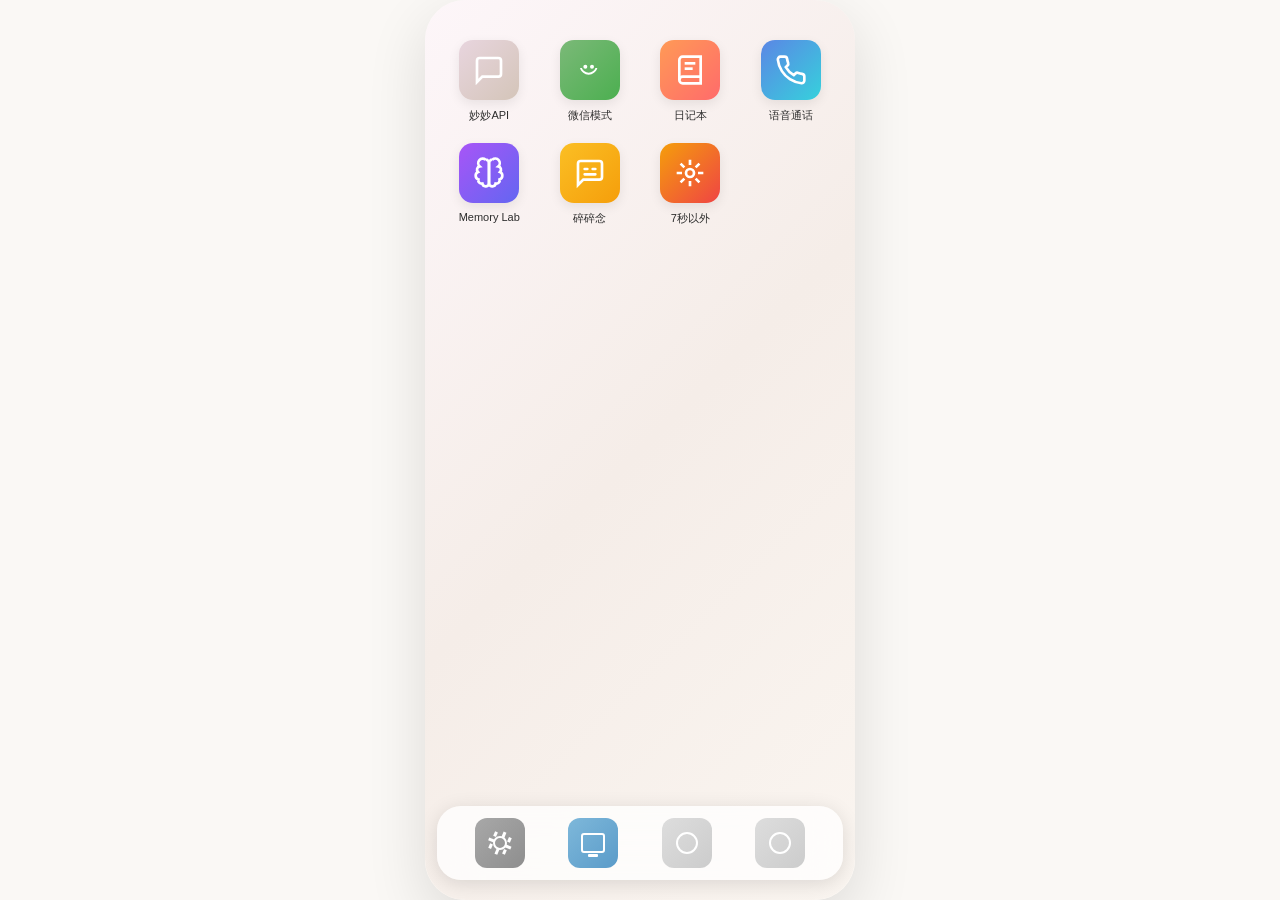
==== commit 1ffdbd16: "feat: 新增「7秒以外」记忆核心 App + 当日总结注入聊天 - 新增记忆核心 App（桌面图标、当日总结 Tab、观察区 Tab） - 当日总结卡片支持编辑/删除，按日期倒序展示 - 观察区按" ====
--- a/index.html
+++ b/index.html
@@ -92,6 +92,7 @@
     <link rel="stylesheet" href="css/api-mode.css">
     <link rel="stylesheet" href="css/home.css">
     <link rel="stylesheet" href="css/wechat.css">
+    <link rel="stylesheet" href="css/memory-core.css">
 
     <!-- JS 模块：公共工具层 -->
     <script src="js/core/data.js"></script>
@@ -106,6 +107,7 @@
     <script src="js/modules/stt.js"></script>
     <script src="js/modules/file-upload.js"></script>
     <script src="js/modules/memory-lab.js"></script>
+    <script src="js/modules/memory-core.js"></script>
     <script src="js/modules/diary.js"></script>
     <script src="js/modules/inspiration.js"></script>
     <script src="js/modules/proactive.js"></script>
@@ -171,6 +173,12 @@
                     </div>
                     <span class="app-icon-label">碎碎念</span>
                 </div>
+                <div class="app-icon app-memory-core" onclick="openMemoryCoreApp()">
+                    <div class="app-icon-img">
+                        <svg width="32" height="32" viewBox="0 0 24 24" fill="none" stroke="#fff" stroke-width="2"><circle cx="12" cy="12" r="3"/><path d="M12 2v4M12 18v4M4.93 4.93l2.83 2.83M16.24 16.24l2.83 2.83M2 12h4M18 12h4M4.93 19.07l2.83-2.83M16.24 7.76l2.83-2.83"/></svg>
+                    </div>
+                    <span class="app-icon-label">7秒以外</span>
+                </div>
             </div>
         </div>
 
@@ -1205,6 +1213,16 @@
                         聊天时自动检索向量记忆库，将相关记忆注入对话（需配置 SiliconFlow Key 和 Supabase）
                     </div>
                 </div>
+                <!-- 当日总结注入 -->
+                <div class="wechat-settings-section">
+                    <div class="wechat-settings-item">
+                        <span class="wechat-settings-label">注入当日总结</span>
+                        <div class="switch" id="wechatDailySummaryInject" onclick="this.classList.toggle('on')"></div>
+                    </div>
+                    <div style="padding: 8px 16px; font-size: 12px; color: #999;">
+                        将「7秒以外」中的当日总结记忆注入聊天上下文
+                    </div>
+                </div>
                 <div class="wechat-settings-section">
                     <div class="wechat-settings-item" onclick="exportWechatChat()">
                         <span class="wechat-settings-label">导出聊天记录</span>
@@ -1729,6 +1747,44 @@
             </div>
         </div>
 
+        <!-- 7秒以外 · 记忆核心 App -->
+        <div class="page" id="memoryCoreAppPage">
+            <div class="page-header" style="background: linear-gradient(135deg, #f59e0b, #ef4444); border: none;">
+                <button class="page-back" onclick="closeMemoryCoreApp()" style="color: #fff;">
+                    <span class="icon-back"></span>
+                </button>
+                <span class="page-title" style="color: #fff;">7秒以外</span>
+                <div style="width: 36px;"></div>
+            </div>
+            <!-- Tab 栏 -->
+            <div class="mc-tabs">
+                <button class="mc-tab active" id="mcTabSummary" onclick="switchMemoryCoreTab('summary')">当日总结</button>
+                <button class="mc-tab" id="mcTabObservation" onclick="switchMemoryCoreTab('observation')">观察区</button>
+            </div>
+            <!-- 当日总结面板 -->
+            <div id="mcSummaryPanel" style="display: flex; flex-direction: column; flex: 1; overflow: hidden;">
+                <!-- 顶部操作区 -->
+                <div class="mc-toolbar">
+                    <input type="date" id="mcDateInput">
+                    <button class="mc-generate-btn" id="mcGenerateBtn" onclick="mcGenerateSummary()">生成总结</button>
+                    <div class="mc-toolbar-row">
+                        <span>注入条数</span>
+                        <input type="number" id="mcInjectCount" min="1" max="50" value="15" onchange="mcSaveSettings()">
+                    </div>
+                </div>
+                <!-- 卡片流 -->
+                <div class="mc-panel" id="mcSummaryCards">
+                    <div class="mc-empty">还没有当日总结<br>选择日期后点击「生成总结」</div>
+                </div>
+            </div>
+            <!-- 观察区面板 -->
+            <div id="mcObservationPanel" class="mc-panel" style="display: none; flex: 1;">
+                <div id="mcObservationCards">
+                    <div class="mc-empty">还没有观察记录<br>生成当日总结后会自动提取</div>
+                </div>
+            </div>
+        </div>
+
         <!-- Memory Lab 页面 -->
         <div class="page" id="memoryLabPage">
             <div class="page-header" style="background: linear-gradient(135deg, #a855f7, #6366f1); border: none;">
@@ -1747,24 +1803,59 @@
 
                 <!-- 手动测试区 -->
                 <div class="mlab-panel" id="mlabTestPanel">
-                    <div class="mlab-section">
-                        <div class="mlab-section-title">导入对话</div>
-                        <div style="display: flex; gap: 8px;">
-                            <button class="mlab-btn" onclick="mlabImportJson()" style="flex:1;">导入 JSON 文件</button>
-                            <button class="mlab-btn mlab-btn-outline" onclick="mlabClearTest()" style="flex:0 0 auto;">清空</button>
-                        </div>
-                        <div class="mlab-msg-preview" id="mlabInputPreview">
-                            <div class="mlab-placeholder">导入聊天记录 JSON 后在此预览</div>
-                        </div>
-                        <input type="file" id="mlabFileInput" accept=".json" style="display:none" onchange="mlabHandleFile(this)">
-                    </div>
-                    <div class="mlab-section">
-                        <div style="display: flex; justify-content: space-between; align-items: center;">
-                            <div class="mlab-section-title" style="margin-bottom:0;">提取结果</div>
-                            <button class="mlab-btn mlab-btn-primary" onclick="mlabRunExtract()" id="mlabExtractBtn">提取叙事元</button>
-                        </div>
-                        <div class="mlab-msg-preview" id="mlabOutputPreview" style="margin-top: 8px;">
-                            <div class="mlab-placeholder">点击"提取叙事元"后在此显示结果</div>
+                    <!-- 模式切换 segment control -->
+                    <div class="mlab-segment-control">
+                        <button class="mlab-segment active" id="mlabSegNarrative" onclick="mlabSwitchTestMode('narrative')">叙事元提取</button>
+                        <button class="mlab-segment" id="mlabSegDaily" onclick="mlabSwitchTestMode('daily')">当日总结</button>
+                    </div>
+
+                    <!-- 叙事元提取模式（原有功能） -->
+                    <div id="mlabNarrativeMode">
+                        <div class="mlab-section">
+                            <div class="mlab-section-title">导入对话</div>
+                            <div style="display: flex; gap: 8px;">
+                                <button class="mlab-btn" onclick="mlabImportJson()" style="flex:1;">导入 JSON 文件</button>
+                                <button class="mlab-btn mlab-btn-outline" onclick="mlabClearTest()" style="flex:0 0 auto;">清空</button>
+                            </div>
+                            <div class="mlab-msg-preview" id="mlabInputPreview">
+                                <div class="mlab-placeholder">导入聊天记录 JSON 后在此预览</div>
+                            </div>
+                            <input type="file" id="mlabFileInput" accept=".json" style="display:none" onchange="mlabHandleFile(this)">
+                        </div>
+                        <div class="mlab-section">
+                            <div style="display: flex; justify-content: space-between; align-items: center;">
+                                <div class="mlab-section-title" style="margin-bottom:0;">提取结果</div>
+                                <button class="mlab-btn mlab-btn-primary" onclick="mlabRunExtract()" id="mlabExtractBtn">提取叙事元</button>
+                            </div>
+                            <div class="mlab-msg-preview" id="mlabOutputPreview" style="margin-top: 8px;">
+                                <div class="mlab-placeholder">点击"提取叙事元"后在此显示结果</div>
+                            </div>
+                        </div>
+                    </div>
+
+                    <!-- 当日总结模式（新增） -->
+                    <div id="mlabDailyMode" style="display:none;">
+                        <div class="mlab-section">
+                            <div class="mlab-section-title">选择日期与助手</div>
+                            <div style="display: flex; gap: 8px; align-items: center;">
+                                <input type="date" class="form-input" id="mlabDailyDate" style="flex:1;font-size:14px;padding:8px 10px;border:1px solid #d1d5db;border-radius:8px;">
+                                <button class="mlab-btn mlab-btn-primary" onclick="mlabFetchDailyMessages()" id="mlabDailyFetchBtn" style="flex:0 0 auto;white-space:nowrap;">拉取消息</button>
+                            </div>
+                            <div class="mlab-msg-preview" id="mlabDailyInputPreview" style="margin-top:10px;">
+                                <div class="mlab-placeholder">选择日期后点击「拉取消息」</div>
+                            </div>
+                        </div>
+                        <div class="mlab-section">
+                            <div style="display: flex; justify-content: space-between; align-items: center;">
+                                <div class="mlab-section-title" style="margin-bottom:0;">总结结果</div>
+                                <div style="display:flex;gap:6px;">
+                                    <button class="mlab-btn mlab-btn-outline" onclick="mlabClearDailyResults()" style="font-size:12px;padding:8px 12px;">清空结果</button>
+                                    <button class="mlab-btn mlab-btn-primary" onclick="mlabRunDailySummary()" id="mlabDailySummaryBtn">生成当日总结</button>
+                                </div>
+                            </div>
+                            <div id="mlabDailyResults" style="margin-top: 8px;">
+                                <div class="mlab-placeholder">点击「生成当日总结」后在此显示结果</div>
+                            </div>
                         </div>
                     </div>
                 </div>
@@ -1852,6 +1943,10 @@
                     <div class="mlab-section">
                         <div class="mlab-section-title">提取提示词</div>
                         <textarea class="form-textarea mlab-prompt-editor" id="mlabPromptEditor" rows="12" placeholder="输入提取叙事元的提示词..." onchange="mlabSaveConfig()"></textarea>
+                    </div>
+                    <div class="mlab-section">
+                        <div class="mlab-section-title">当日总结提示词</div>
+                        <textarea class="form-textarea mlab-prompt-editor" id="mlabDailySummaryPromptEditor" rows="12" placeholder="输入当日总结的提示词...&#10;可用变量：{date} 会替换为选择的日期" onchange="mlabSaveConfig()"></textarea>
                     </div>
                     <div class="mlab-section">
                         <div class="mlab-section-title">切分参数</div>
--- a/css/memory-lab.css
+++ b/css/memory-lab.css
@@ -304,3 +304,107 @@
     background: #fef3c7;
     color: #d97706;
 }
+
+/* ==================== 手动测试 Segment Control ==================== */
+.mlab-segment-control {
+    display: flex;
+    background: #ede9fe;
+    border-radius: 10px;
+    padding: 3px;
+    margin-bottom: 12px;
+}
+.mlab-segment {
+    flex: 1;
+    padding: 8px 0;
+    border: none;
+    background: none;
+    font-size: 13px;
+    font-weight: 500;
+    color: #7c3aed;
+    cursor: pointer;
+    border-radius: 8px;
+    transition: all 0.2s;
+}
+.mlab-segment.active {
+    background: linear-gradient(135deg, #a855f7, #6366f1);
+    color: #fff;
+    font-weight: 600;
+    box-shadow: 0 1px 3px rgba(124, 58, 237, 0.3);
+}
+
+/* ==================== 当日总结结果卡片 ==================== */
+.mlab-daily-card {
+    background: #fff;
+    border: 1px solid #e5e7eb;
+    border-radius: 10px;
+    padding: 14px;
+    margin-bottom: 12px;
+}
+.mlab-daily-card-header {
+    display: flex;
+    justify-content: space-between;
+    align-items: center;
+    margin-bottom: 10px;
+    font-size: 11px;
+    color: #9ca3af;
+}
+.mlab-daily-card-model {
+    background: #ede9fe;
+    color: #7c3aed;
+    padding: 2px 8px;
+    border-radius: 8px;
+    font-size: 11px;
+}
+.mlab-daily-memory-block {
+    background: #faf5ff;
+    border: 1px solid #e9d5ff;
+    border-radius: 8px;
+    padding: 12px;
+    margin-bottom: 10px;
+}
+.mlab-daily-memory-block .mlab-section-title {
+    color: #7c3aed;
+    font-size: 13px;
+    margin-bottom: 8px;
+}
+.mlab-daily-memory-text {
+    font-size: 13px;
+    line-height: 1.7;
+    color: #374151;
+    white-space: pre-wrap;
+}
+.mlab-daily-obs-block {
+    background: #f9fafb;
+    border: 1px dashed #d1d5db;
+    border-radius: 8px;
+    padding: 12px;
+    margin-bottom: 10px;
+}
+.mlab-daily-obs-block .mlab-section-title {
+    color: #6b7280;
+    font-size: 13px;
+    margin-bottom: 8px;
+}
+.mlab-daily-obs-item {
+    font-size: 12px;
+    color: #4b5563;
+    line-height: 1.6;
+    padding: 4px 0;
+    padding-left: 14px;
+    position: relative;
+}
+.mlab-daily-obs-item::before {
+    content: '•';
+    position: absolute;
+    left: 0;
+    color: #a855f7;
+    font-weight: bold;
+}
+.mlab-daily-card-actions {
+    display: flex;
+    justify-content: flex-end;
+    gap: 8px;
+    margin-top: 8px;
+    padding-top: 8px;
+    border-top: 1px solid #f3f4f6;
+}
--- a/css/memory-core.css
+++ b/css/memory-core.css
@@ -0,0 +1,273 @@
+/* 7秒以外 · 记忆核心 App 样式 */
+
+/* App 图标 */
+.app-memory-core .app-icon-img {
+    background: linear-gradient(135deg, #f59e0b, #ef4444);
+}
+
+/* 页面容器 */
+#memoryCoreAppPage {
+    background: #faf7f2;
+}
+
+/* 页面标题 */
+#memoryCoreAppPage .page-title {
+    font-family: 'ZCOOL KuaiLe', cursive;
+}
+
+/* Tab 栏 */
+.mc-tabs {
+    display: flex;
+    background: #fff;
+    border-bottom: 1px solid #e8e0d6;
+    flex-shrink: 0;
+}
+
+.mc-tab {
+    flex: 1;
+    padding: 12px 0;
+    text-align: center;
+    font-size: 14px;
+    color: #8b7355;
+    border: none;
+    background: none;
+    cursor: pointer;
+    position: relative;
+    transition: color 0.2s;
+}
+
+.mc-tab.active {
+    color: #d97706;
+    font-weight: 600;
+}
+
+.mc-tab.active::after {
+    content: '';
+    position: absolute;
+    bottom: 0;
+    left: 20%;
+    width: 60%;
+    height: 2px;
+    background: #d97706;
+    border-radius: 1px;
+}
+
+/* 面板 */
+.mc-panel {
+    flex: 1;
+    overflow-y: auto;
+    -webkit-overflow-scrolling: touch;
+}
+
+/* 顶部操作区 */
+.mc-toolbar {
+    display: flex;
+    align-items: center;
+    gap: 8px;
+    padding: 12px;
+    background: #fff;
+    border-bottom: 1px solid #e8e0d6;
+    flex-wrap: wrap;
+    flex-shrink: 0;
+}
+
+.mc-toolbar input[type="date"] {
+    flex: 1;
+    min-width: 130px;
+    padding: 6px 8px;
+    border: 1px solid #d4c8b8;
+    border-radius: 8px;
+    font-size: 14px;
+    background: #fff;
+    color: #5c4a32;
+}
+
+.mc-toolbar-row {
+    display: flex;
+    align-items: center;
+    gap: 6px;
+    font-size: 12px;
+    color: #8b7355;
+}
+
+.mc-toolbar-row input[type="number"] {
+    width: 50px;
+    padding: 4px 6px;
+    border: 1px solid #d4c8b8;
+    border-radius: 6px;
+    font-size: 13px;
+    text-align: center;
+    background: #fff;
+    color: #5c4a32;
+}
+
+/* 生成按钮 */
+.mc-generate-btn {
+    padding: 6px 16px;
+    background: linear-gradient(135deg, #f59e0b, #ef4444);
+    color: #fff;
+    border: none;
+    border-radius: 8px;
+    font-size: 13px;
+    font-weight: 600;
+    cursor: pointer;
+    white-space: nowrap;
+}
+
+.mc-generate-btn:disabled {
+    opacity: 0.6;
+    cursor: not-allowed;
+}
+
+/* 空状态 */
+.mc-empty {
+    text-align: center;
+    padding: 60px 20px;
+    color: #b8a080;
+    font-size: 14px;
+    line-height: 1.8;
+}
+
+/* 当日总结卡片 */
+.mc-card {
+    background: #fff;
+    border-radius: 12px;
+    margin: 10px 12px;
+    padding: 14px;
+    box-shadow: 0 1px 4px rgba(139, 115, 85, 0.1);
+    transition: opacity 0.3s;
+}
+
+.mc-card-dim {
+    opacity: 0.4;
+}
+
+.mc-card-header {
+    margin-bottom: 10px;
+}
+
+.mc-card-date {
+    font-size: 15px;
+    font-weight: 600;
+    color: #5c4a32;
+}
+
+.mc-card-meta {
+    font-size: 11px;
+    color: #b8a080;
+    margin-top: 2px;
+}
+
+.mc-card-content {
+    font-size: 13px;
+    color: #5c4a32;
+    line-height: 1.7;
+    white-space: pre-wrap;
+    word-break: break-word;
+}
+
+.mc-card-actions {
+    display: flex;
+    justify-content: flex-end;
+    gap: 8px;
+    margin-top: 10px;
+    padding-top: 8px;
+    border-top: 1px solid #f0e8dc;
+}
+
+/* 小按钮 */
+.mc-btn-sm {
+    padding: 4px 12px;
+    font-size: 12px;
+    border: 1px solid #d4c8b8;
+    border-radius: 6px;
+    background: #fff;
+    color: #8b7355;
+    cursor: pointer;
+}
+
+.mc-btn-sm:active {
+    background: #f5f0e8;
+}
+
+.mc-btn-danger {
+    color: #ef4444;
+    border-color: #fca5a5;
+}
+
+.mc-btn-danger:active {
+    background: #fef2f2;
+}
+
+/* 编辑模式 */
+.mc-edit-textarea {
+    width: 100%;
+    min-height: 120px;
+    padding: 8px;
+    border: 1px solid #d97706;
+    border-radius: 8px;
+    font-size: 13px;
+    line-height: 1.6;
+    resize: vertical;
+    color: #5c4a32;
+    background: #fffbf0;
+    box-sizing: border-box;
+}
+
+.mc-edit-obs-textarea {
+    min-height: 60px;
+}
+
+.mc-edit-actions {
+    display: flex;
+    gap: 8px;
+    margin-top: 8px;
+}
+
+/* 观察区 */
+.mc-obs-group {
+    margin: 10px 12px;
+}
+
+.mc-obs-date {
+    font-size: 13px;
+    font-weight: 600;
+    color: #8b7355;
+    margin-bottom: 8px;
+    padding-left: 4px;
+}
+
+.mc-obs-item {
+    background: #fff;
+    border-radius: 10px;
+    padding: 10px 12px;
+    margin-bottom: 8px;
+    box-shadow: 0 1px 3px rgba(139, 115, 85, 0.08);
+    display: flex;
+    align-items: flex-start;
+    gap: 8px;
+}
+
+.mc-obs-item::before {
+    content: '•';
+    color: #d97706;
+    font-size: 18px;
+    line-height: 1.4;
+    flex-shrink: 0;
+}
+
+.mc-obs-content {
+    flex: 1;
+    font-size: 13px;
+    color: #5c4a32;
+    line-height: 1.6;
+    white-space: pre-wrap;
+    word-break: break-word;
+}
+
+.mc-obs-actions {
+    display: flex;
+    gap: 6px;
+    flex-shrink: 0;
+    align-self: flex-end;
+}
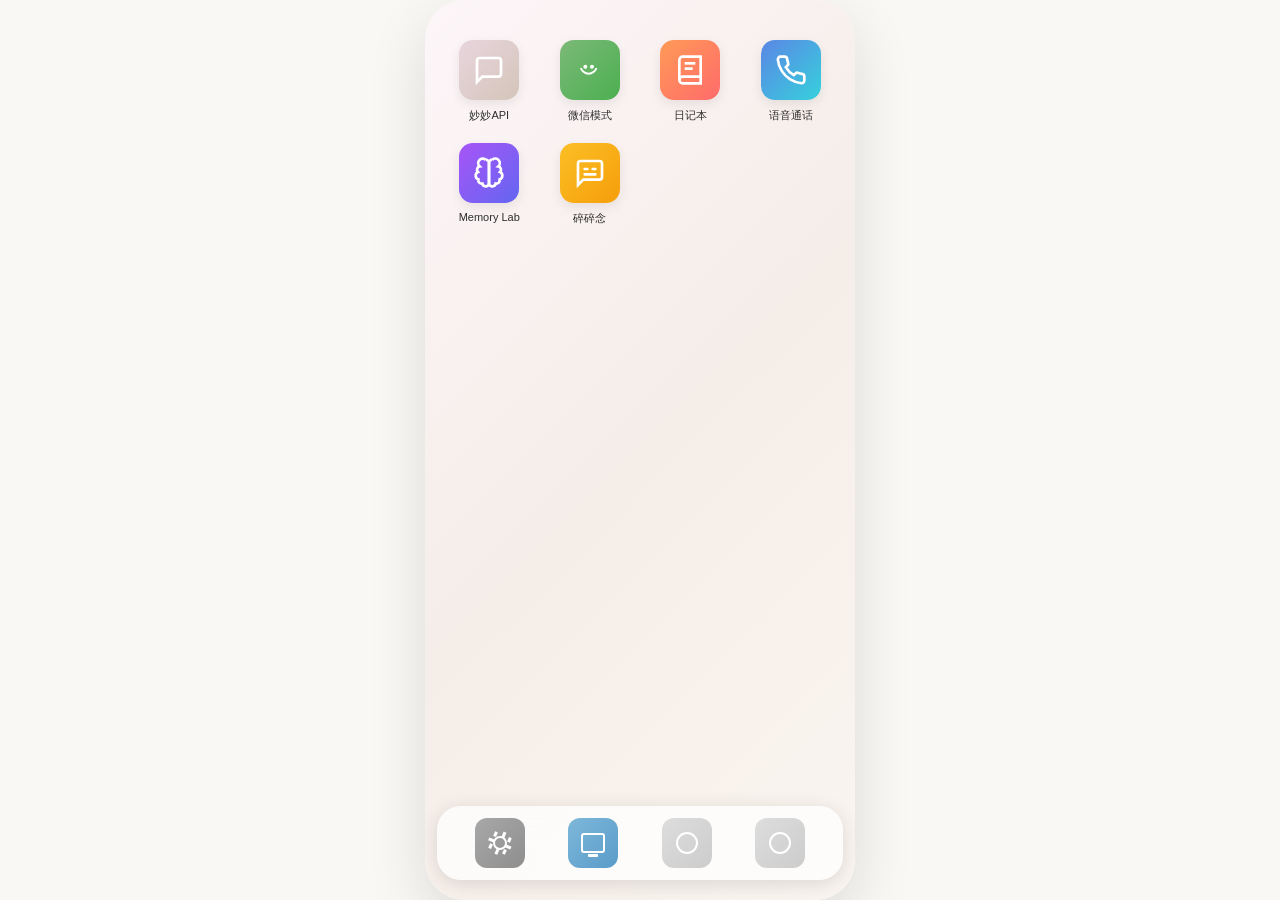
==== commit addac895: "merge: 合并远程仓库，保留记忆核心新功能 Co-Authored-By: Claude Opus 4.6 <noreply@anthropic.com>" ====
--- a/index.html
+++ b/index.html
@@ -92,7 +92,6 @@
     <link rel="stylesheet" href="css/api-mode.css">
     <link rel="stylesheet" href="css/home.css">
     <link rel="stylesheet" href="css/wechat.css">
-    <link rel="stylesheet" href="css/memory-core.css">
 
     <!-- JS 模块：公共工具层 -->
     <script src="js/core/data.js"></script>
@@ -107,7 +106,6 @@
     <script src="js/modules/stt.js"></script>
     <script src="js/modules/file-upload.js"></script>
     <script src="js/modules/memory-lab.js"></script>
-    <script src="js/modules/memory-core.js"></script>
     <script src="js/modules/diary.js"></script>
     <script src="js/modules/inspiration.js"></script>
     <script src="js/modules/proactive.js"></script>
@@ -173,12 +171,6 @@
                     </div>
                     <span class="app-icon-label">碎碎念</span>
                 </div>
-                <div class="app-icon app-memory-core" onclick="openMemoryCoreApp()">
-                    <div class="app-icon-img">
-                        <svg width="32" height="32" viewBox="0 0 24 24" fill="none" stroke="#fff" stroke-width="2"><circle cx="12" cy="12" r="3"/><path d="M12 2v4M12 18v4M4.93 4.93l2.83 2.83M16.24 16.24l2.83 2.83M2 12h4M18 12h4M4.93 19.07l2.83-2.83M16.24 7.76l2.83-2.83"/></svg>
-                    </div>
-                    <span class="app-icon-label">7秒以外</span>
-                </div>
             </div>
         </div>
 
@@ -1213,16 +1205,6 @@
                         聊天时自动检索向量记忆库，将相关记忆注入对话（需配置 SiliconFlow Key 和 Supabase）
                     </div>
                 </div>
-                <!-- 当日总结注入 -->
-                <div class="wechat-settings-section">
-                    <div class="wechat-settings-item">
-                        <span class="wechat-settings-label">注入当日总结</span>
-                        <div class="switch" id="wechatDailySummaryInject" onclick="this.classList.toggle('on')"></div>
-                    </div>
-                    <div style="padding: 8px 16px; font-size: 12px; color: #999;">
-                        将「7秒以外」中的当日总结记忆注入聊天上下文
-                    </div>
-                </div>
                 <div class="wechat-settings-section">
                     <div class="wechat-settings-item" onclick="exportWechatChat()">
                         <span class="wechat-settings-label">导出聊天记录</span>
@@ -1747,44 +1729,6 @@
             </div>
         </div>
 
-        <!-- 7秒以外 · 记忆核心 App -->
-        <div class="page" id="memoryCoreAppPage">
-            <div class="page-header" style="background: linear-gradient(135deg, #f59e0b, #ef4444); border: none;">
-                <button class="page-back" onclick="closeMemoryCoreApp()" style="color: #fff;">
-                    <span class="icon-back"></span>
-                </button>
-                <span class="page-title" style="color: #fff;">7秒以外</span>
-                <div style="width: 36px;"></div>
-            </div>
-            <!-- Tab 栏 -->
-            <div class="mc-tabs">
-                <button class="mc-tab active" id="mcTabSummary" onclick="switchMemoryCoreTab('summary')">当日总结</button>
-                <button class="mc-tab" id="mcTabObservation" onclick="switchMemoryCoreTab('observation')">观察区</button>
-            </div>
-            <!-- 当日总结面板 -->
-            <div id="mcSummaryPanel" style="display: flex; flex-direction: column; flex: 1; overflow: hidden;">
-                <!-- 顶部操作区 -->
-                <div class="mc-toolbar">
-                    <input type="date" id="mcDateInput">
-                    <button class="mc-generate-btn" id="mcGenerateBtn" onclick="mcGenerateSummary()">生成总结</button>
-                    <div class="mc-toolbar-row">
-                        <span>注入条数</span>
-                        <input type="number" id="mcInjectCount" min="1" max="50" value="15" onchange="mcSaveSettings()">
-                    </div>
-                </div>
-                <!-- 卡片流 -->
-                <div class="mc-panel" id="mcSummaryCards">
-                    <div class="mc-empty">还没有当日总结<br>选择日期后点击「生成总结」</div>
-                </div>
-            </div>
-            <!-- 观察区面板 -->
-            <div id="mcObservationPanel" class="mc-panel" style="display: none; flex: 1;">
-                <div id="mcObservationCards">
-                    <div class="mc-empty">还没有观察记录<br>生成当日总结后会自动提取</div>
-                </div>
-            </div>
-        </div>
-
         <!-- Memory Lab 页面 -->
         <div class="page" id="memoryLabPage">
             <div class="page-header" style="background: linear-gradient(135deg, #a855f7, #6366f1); border: none;">
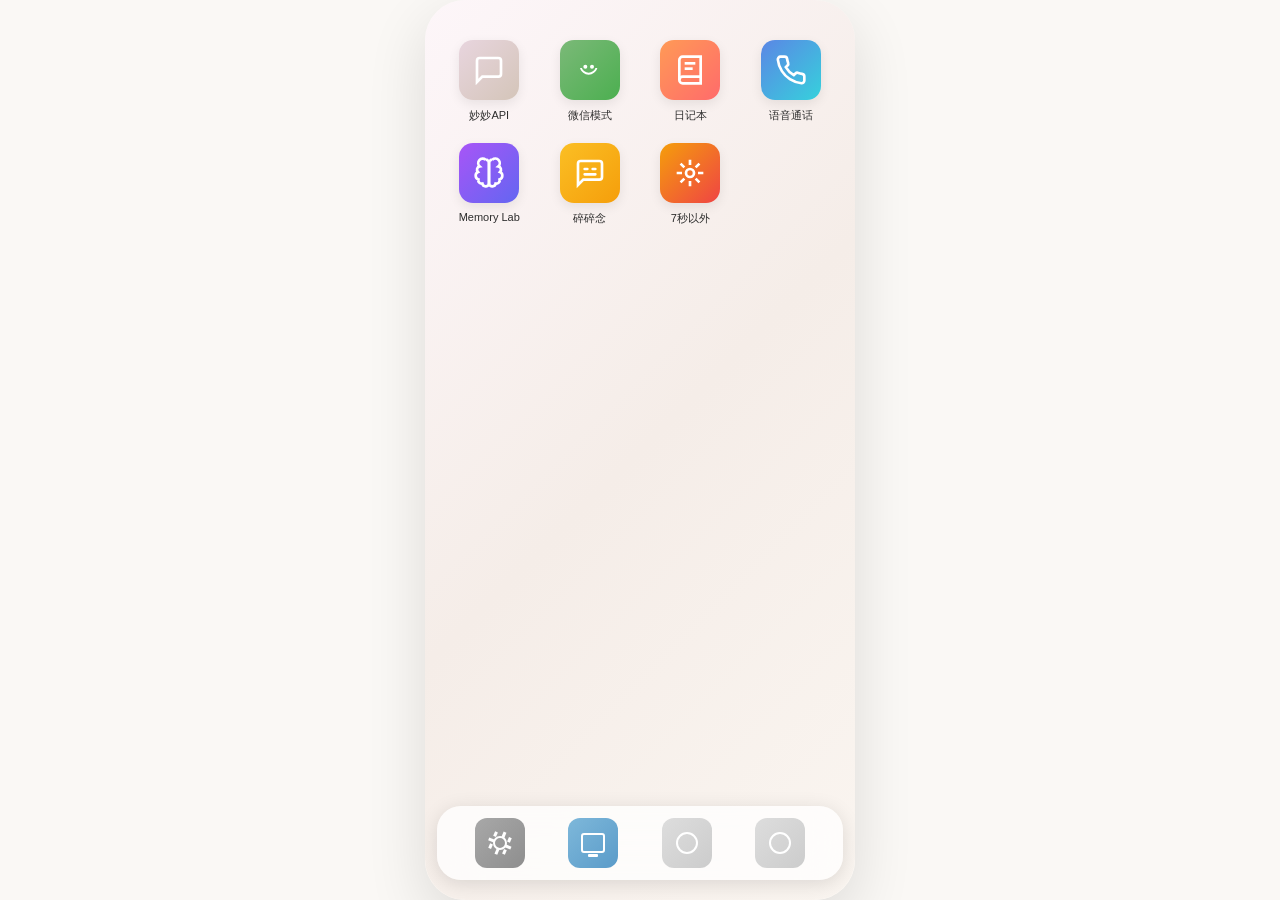
==== commit 40928297: "fix: 修复 index.html 丢失的记忆核心修改 合并冲突时 index.html 误用了远程旧版本，重新加回： - CSS/JS 引用（memory-core.css, memory-cor" ====
--- a/index.html
+++ b/index.html
@@ -92,6 +92,7 @@
     <link rel="stylesheet" href="css/api-mode.css">
     <link rel="stylesheet" href="css/home.css">
     <link rel="stylesheet" href="css/wechat.css">
+    <link rel="stylesheet" href="css/memory-core.css">
 
     <!-- JS 模块：公共工具层 -->
     <script src="js/core/data.js"></script>
@@ -106,6 +107,7 @@
     <script src="js/modules/stt.js"></script>
     <script src="js/modules/file-upload.js"></script>
     <script src="js/modules/memory-lab.js"></script>
+    <script src="js/modules/memory-core.js"></script>
     <script src="js/modules/diary.js"></script>
     <script src="js/modules/inspiration.js"></script>
     <script src="js/modules/proactive.js"></script>
@@ -171,6 +173,12 @@
                     </div>
                     <span class="app-icon-label">碎碎念</span>
                 </div>
+                <div class="app-icon app-memory-core" onclick="openMemoryCoreApp()">
+                    <div class="app-icon-img">
+                        <svg width="32" height="32" viewBox="0 0 24 24" fill="none" stroke="#fff" stroke-width="2"><circle cx="12" cy="12" r="3"/><path d="M12 2v4M12 18v4M4.93 4.93l2.83 2.83M16.24 16.24l2.83 2.83M2 12h4M18 12h4M4.93 19.07l2.83-2.83M16.24 7.76l2.83-2.83"/></svg>
+                    </div>
+                    <span class="app-icon-label">7秒以外</span>
+                </div>
             </div>
         </div>
 
@@ -1205,6 +1213,16 @@
                         聊天时自动检索向量记忆库，将相关记忆注入对话（需配置 SiliconFlow Key 和 Supabase）
                     </div>
                 </div>
+                <!-- 当日总结注入 -->
+                <div class="wechat-settings-section">
+                    <div class="wechat-settings-item">
+                        <span class="wechat-settings-label">注入当日总结</span>
+                        <div class="switch" id="wechatDailySummaryInject" onclick="this.classList.toggle('on')"></div>
+                    </div>
+                    <div style="padding: 8px 16px; font-size: 12px; color: #999;">
+                        将「7秒以外」中的当日总结记忆注入聊天上下文
+                    </div>
+                </div>
                 <div class="wechat-settings-section">
                     <div class="wechat-settings-item" onclick="exportWechatChat()">
                         <span class="wechat-settings-label">导出聊天记录</span>
@@ -1729,6 +1747,44 @@
             </div>
         </div>
 
+        <!-- 7秒以外 · 记忆核心 App -->
+        <div class="page" id="memoryCoreAppPage">
+            <div class="page-header" style="background: linear-gradient(135deg, #f59e0b, #ef4444); border: none;">
+                <button class="page-back" onclick="closeMemoryCoreApp()" style="color: #fff;">
+                    <span class="icon-back"></span>
+                </button>
+                <span class="page-title" style="color: #fff;">7秒以外</span>
+                <div style="width: 36px;"></div>
+            </div>
+            <!-- Tab 栏 -->
+            <div class="mc-tabs">
+                <button class="mc-tab active" id="mcTabSummary" onclick="switchMemoryCoreTab('summary')">当日总结</button>
+                <button class="mc-tab" id="mcTabObservation" onclick="switchMemoryCoreTab('observation')">观察区</button>
+            </div>
+            <!-- 当日总结面板 -->
+            <div id="mcSummaryPanel" style="display: flex; flex-direction: column; flex: 1; overflow: hidden;">
+                <!-- 顶部操作区 -->
+                <div class="mc-toolbar">
+                    <input type="date" id="mcDateInput">
+                    <button class="mc-generate-btn" id="mcGenerateBtn" onclick="mcGenerateSummary()">生成总结</button>
+                    <div class="mc-toolbar-row">
+                        <span>注入条数</span>
+                        <input type="number" id="mcInjectCount" min="1" max="50" value="15" onchange="mcSaveSettings()">
+                    </div>
+                </div>
+                <!-- 卡片流 -->
+                <div class="mc-panel" id="mcSummaryCards">
+                    <div class="mc-empty">还没有当日总结<br>选择日期后点击「生成总结」</div>
+                </div>
+            </div>
+            <!-- 观察区面板 -->
+            <div id="mcObservationPanel" class="mc-panel" style="display: none; flex: 1;">
+                <div id="mcObservationCards">
+                    <div class="mc-empty">还没有观察记录<br>生成当日总结后会自动提取</div>
+                </div>
+            </div>
+        </div>
+
         <!-- Memory Lab 页面 -->
         <div class="page" id="memoryLabPage">
             <div class="page-header" style="background: linear-gradient(135deg, #a855f7, #6366f1); border: none;">
--- a/css/memory-core.css
+++ b/css/memory-core.css
@@ -0,0 +1,273 @@
+/* 7秒以外 · 记忆核心 App 样式 */
+
+/* App 图标 */
+.app-memory-core .app-icon-img {
+    background: linear-gradient(135deg, #f59e0b, #ef4444);
+}
+
+/* 页面容器 */
+#memoryCoreAppPage {
+    background: #faf7f2;
+}
+
+/* 页面标题 */
+#memoryCoreAppPage .page-title {
+    font-family: 'ZCOOL KuaiLe', cursive;
+}
+
+/* Tab 栏 */
+.mc-tabs {
+    display: flex;
+    background: #fff;
+    border-bottom: 1px solid #e8e0d6;
+    flex-shrink: 0;
+}
+
+.mc-tab {
+    flex: 1;
+    padding: 12px 0;
+    text-align: center;
+    font-size: 14px;
+    color: #8b7355;
+    border: none;
+    background: none;
+    cursor: pointer;
+    position: relative;
+    transition: color 0.2s;
+}
+
+.mc-tab.active {
+    color: #d97706;
+    font-weight: 600;
+}
+
+.mc-tab.active::after {
+    content: '';
+    position: absolute;
+    bottom: 0;
+    left: 20%;
+    width: 60%;
+    height: 2px;
+    background: #d97706;
+    border-radius: 1px;
+}
+
+/* 面板 */
+.mc-panel {
+    flex: 1;
+    overflow-y: auto;
+    -webkit-overflow-scrolling: touch;
+}
+
+/* 顶部操作区 */
+.mc-toolbar {
+    display: flex;
+    align-items: center;
+    gap: 8px;
+    padding: 12px;
+    background: #fff;
+    border-bottom: 1px solid #e8e0d6;
+    flex-wrap: wrap;
+    flex-shrink: 0;
+}
+
+.mc-toolbar input[type="date"] {
+    flex: 1;
+    min-width: 130px;
+    padding: 6px 8px;
+    border: 1px solid #d4c8b8;
+    border-radius: 8px;
+    font-size: 14px;
+    background: #fff;
+    color: #5c4a32;
+}
+
+.mc-toolbar-row {
+    display: flex;
+    align-items: center;
+    gap: 6px;
+    font-size: 12px;
+    color: #8b7355;
+}
+
+.mc-toolbar-row input[type="number"] {
+    width: 50px;
+    padding: 4px 6px;
+    border: 1px solid #d4c8b8;
+    border-radius: 6px;
+    font-size: 13px;
+    text-align: center;
+    background: #fff;
+    color: #5c4a32;
+}
+
+/* 生成按钮 */
+.mc-generate-btn {
+    padding: 6px 16px;
+    background: linear-gradient(135deg, #f59e0b, #ef4444);
+    color: #fff;
+    border: none;
+    border-radius: 8px;
+    font-size: 13px;
+    font-weight: 600;
+    cursor: pointer;
+    white-space: nowrap;
+}
+
+.mc-generate-btn:disabled {
+    opacity: 0.6;
+    cursor: not-allowed;
+}
+
+/* 空状态 */
+.mc-empty {
+    text-align: center;
+    padding: 60px 20px;
+    color: #b8a080;
+    font-size: 14px;
+    line-height: 1.8;
+}
+
+/* 当日总结卡片 */
+.mc-card {
+    background: #fff;
+    border-radius: 12px;
+    margin: 10px 12px;
+    padding: 14px;
+    box-shadow: 0 1px 4px rgba(139, 115, 85, 0.1);
+    transition: opacity 0.3s;
+}
+
+.mc-card-dim {
+    opacity: 0.4;
+}
+
+.mc-card-header {
+    margin-bottom: 10px;
+}
+
+.mc-card-date {
+    font-size: 15px;
+    font-weight: 600;
+    color: #5c4a32;
+}
+
+.mc-card-meta {
+    font-size: 11px;
+    color: #b8a080;
+    margin-top: 2px;
+}
+
+.mc-card-content {
+    font-size: 13px;
+    color: #5c4a32;
+    line-height: 1.7;
+    white-space: pre-wrap;
+    word-break: break-word;
+}
+
+.mc-card-actions {
+    display: flex;
+    justify-content: flex-end;
+    gap: 8px;
+    margin-top: 10px;
+    padding-top: 8px;
+    border-top: 1px solid #f0e8dc;
+}
+
+/* 小按钮 */
+.mc-btn-sm {
+    padding: 4px 12px;
+    font-size: 12px;
+    border: 1px solid #d4c8b8;
+    border-radius: 6px;
+    background: #fff;
+    color: #8b7355;
+    cursor: pointer;
+}
+
+.mc-btn-sm:active {
+    background: #f5f0e8;
+}
+
+.mc-btn-danger {
+    color: #ef4444;
+    border-color: #fca5a5;
+}
+
+.mc-btn-danger:active {
+    background: #fef2f2;
+}
+
+/* 编辑模式 */
+.mc-edit-textarea {
+    width: 100%;
+    min-height: 120px;
+    padding: 8px;
+    border: 1px solid #d97706;
+    border-radius: 8px;
+    font-size: 13px;
+    line-height: 1.6;
+    resize: vertical;
+    color: #5c4a32;
+    background: #fffbf0;
+    box-sizing: border-box;
+}
+
+.mc-edit-obs-textarea {
+    min-height: 60px;
+}
+
+.mc-edit-actions {
+    display: flex;
+    gap: 8px;
+    margin-top: 8px;
+}
+
+/* 观察区 */
+.mc-obs-group {
+    margin: 10px 12px;
+}
+
+.mc-obs-date {
+    font-size: 13px;
+    font-weight: 600;
+    color: #8b7355;
+    margin-bottom: 8px;
+    padding-left: 4px;
+}
+
+.mc-obs-item {
+    background: #fff;
+    border-radius: 10px;
+    padding: 10px 12px;
+    margin-bottom: 8px;
+    box-shadow: 0 1px 3px rgba(139, 115, 85, 0.08);
+    display: flex;
+    align-items: flex-start;
+    gap: 8px;
+}
+
+.mc-obs-item::before {
+    content: '•';
+    color: #d97706;
+    font-size: 18px;
+    line-height: 1.4;
+    flex-shrink: 0;
+}
+
+.mc-obs-content {
+    flex: 1;
+    font-size: 13px;
+    color: #5c4a32;
+    line-height: 1.6;
+    white-space: pre-wrap;
+    word-break: break-word;
+}
+
+.mc-obs-actions {
+    display: flex;
+    gap: 6px;
+    flex-shrink: 0;
+    align-self: flex-end;
+}
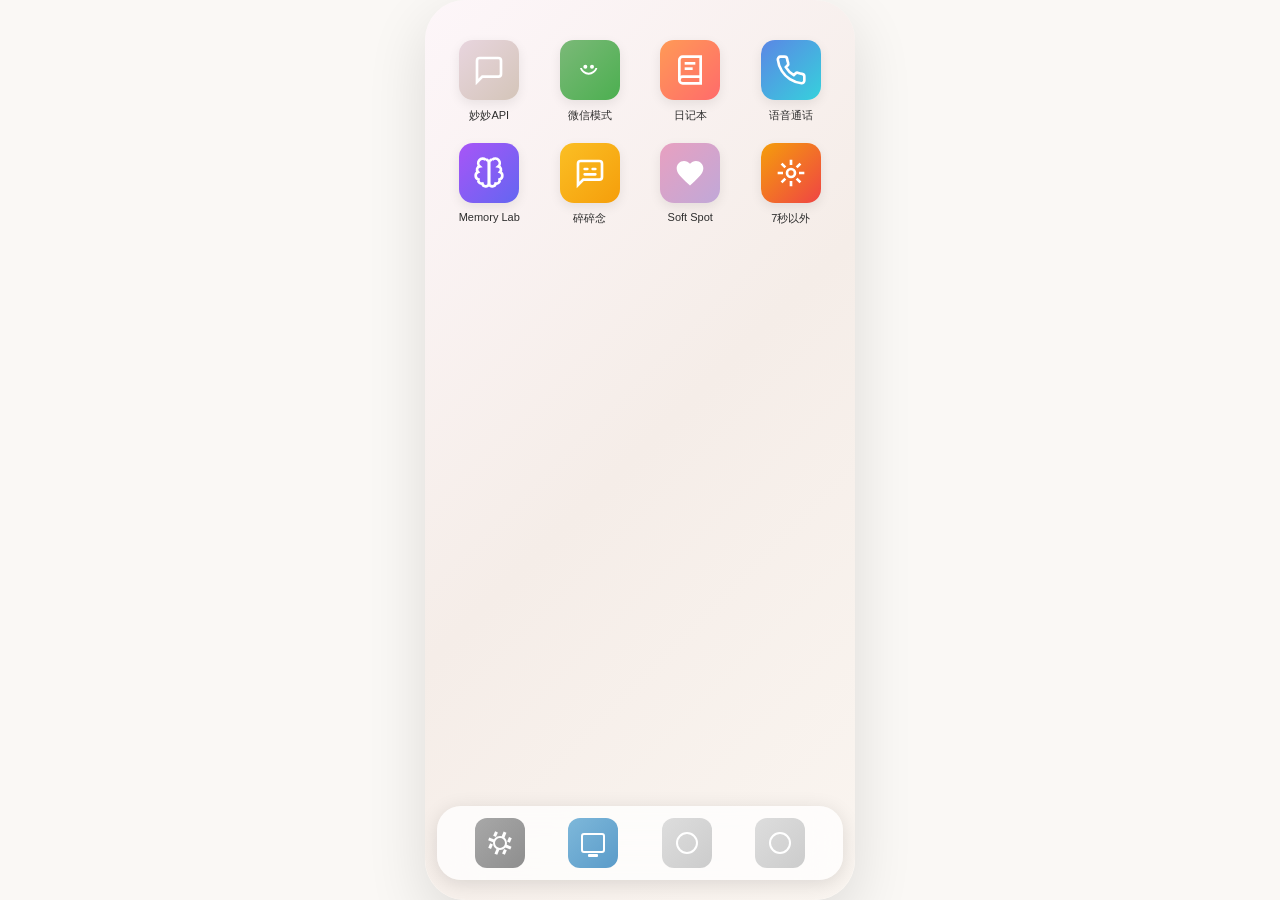
==== commit ef8bafae: "feat: 添加 Partner 数据结构 + Soft Spot 人格编辑页 + 同步暂停开关 - 新增 appData.partner 顶层字段，模块化人格定义（soul/user/bond/ru" ====
--- a/index.html
+++ b/index.html
@@ -93,6 +93,7 @@
     <link rel="stylesheet" href="css/home.css">
     <link rel="stylesheet" href="css/wechat.css">
     <link rel="stylesheet" href="css/memory-core.css">
+    <link rel="stylesheet" href="css/partner-editor.css">
 
     <!-- JS 模块：公共工具层 -->
     <script src="js/core/data.js"></script>
@@ -110,6 +111,7 @@
     <script src="js/modules/memory-core.js"></script>
     <script src="js/modules/diary.js"></script>
     <script src="js/modules/inspiration.js"></script>
+    <script src="js/modules/partner-editor.js"></script>
     <script src="js/modules/proactive.js"></script>
     <script src="js/settings/display.js"></script>
     <script src="js/settings/thinking.js"></script>
@@ -173,6 +175,12 @@
                     </div>
                     <span class="app-icon-label">碎碎念</span>
                 </div>
+                <div class="app-icon app-soft-spot" onclick="openPartnerEditor()">
+                    <div class="app-icon-img">
+                        <svg width="32" height="32" viewBox="0 0 24 24" fill="#fff" stroke="none"><path d="M12 21.35l-1.45-1.32C5.4 15.36 2 12.28 2 8.5 2 5.42 4.42 3 7.5 3c1.74 0 3.41.81 4.5 2.09C13.09 3.81 14.76 3 16.5 3 19.58 3 22 5.42 22 8.5c0 3.78-3.4 6.86-8.55 11.54L12 21.35z"/></svg>
+                    </div>
+                    <span class="app-icon-label">Soft Spot</span>
+                </div>
                 <div class="app-icon app-memory-core" onclick="openMemoryCoreApp()">
                     <div class="app-icon-img">
                         <svg width="32" height="32" viewBox="0 0 24 24" fill="none" stroke="#fff" stroke-width="2"><circle cx="12" cy="12" r="3"/><path d="M12 2v4M12 18v4M4.93 4.93l2.83 2.83M16.24 16.24l2.83 2.83M2 12h4M18 12h4M4.93 19.07l2.83-2.83M16.24 7.76l2.83-2.83"/></svg>
@@ -339,6 +347,13 @@
                         </div>
                         <div style="margin-top: 12px; padding: 8px 12px; background: var(--bg-tertiary); border-radius: 8px; font-size: 12px; color: #888;" id="cloudSyncStatus">
                             未配置
+                        </div>
+                        <div style="margin-top: 12px; display: flex; align-items: center; justify-content: space-between; padding: 8px 0;">
+                            <span style="font-size: 14px; color: #333;">暂停同步</span>
+                            <input type="checkbox" id="cloudSyncPausedToggle" onchange="toggleCloudSyncPaused()" style="width: 44px; height: 24px; accent-color: #f57c00; cursor: pointer;">
+                        </div>
+                        <div id="cloudSyncPausedWarning" style="display: none; margin-top: 4px; padding: 8px 12px; background: #fff3e0; border: 1px solid #ffcc80; border-radius: 8px; font-size: 12px; color: #e65100;">
+                            ⚠️ 云端同步已暂停，数据仅保存在本地
                         </div>
                         <div style="margin-top: 12px; display: flex; gap: 8px; flex-wrap: wrap;">
                             <button onclick="cloudSyncNow()" style="flex: 1; min-width: 80px; padding: 8px 12px; border: 1px solid #ddd; border-radius: 8px; background: white; font-size: 13px; cursor: pointer;">立即同步</button>
@@ -1999,6 +2014,18 @@
         </div>
 
         <!-- 碎碎念页面 -->
+        <!-- Soft Spot 人格编辑页面 -->
+        <div class="page" id="partnerEditorPage">
+            <div class="partner-editor-page">
+                <div class="pe-header">
+                    <button class="page-back" onclick="closePartnerEditor()"><svg width="28" height="28" viewBox="0 0 100 100" fill="#c0a8d8" style="image-rendering:pixelated"><path d="m5.5547 83.332h-5.5547v-72.223h5.5547zm0-72.223v-5.5547h5.5547v5.5547zm5.5547-5.5547v-5.5547h77.777v5.5547zm77.777 0h5.5547v5.5547h-5.5547zm5.5547 5.5547h5.5547v72.223h-5.5547zm0 72.223v11.109h-11.109v5.5547h-66.668v-5.5547h-11.109v-11.109h11.109v5.5547h66.668v-5.5547zm-72.918-61.805v9.3047h-9.3047v-9.3047zv-9.3047h9.3047v9.3047zm8.1953 22.918v-5.5547h5.5547v-5.5547h5.5547v-5.5547h5.5547v15h27.777v1.668h1.668v11.109h-1.668v1.668h-27.777v15h-5.5547v-5.5547h-5.5547v-5.5547h-5.5547v-5.5547h-5.5547v-11.109h5.5547z" fill-rule="evenodd"/></svg></button>
+                    <div class="pe-header-title">Soft Spot</div>
+                </div>
+                <div class="pe-content" id="peContent">
+                </div>
+            </div>
+        </div>
+
         <div class="page" id="inspirationPage">
             <div class="insp-page">
                 <div class="insp-header">
--- a/css/memory-core.css
+++ b/css/memory-core.css
@@ -55,6 +55,7 @@
 /* 面板 */
 .mc-panel {
     flex: 1;
+    min-height: 0;
     overflow-y: auto;
     -webkit-overflow-scrolling: touch;
 }
--- a/css/partner-editor.css
+++ b/css/partner-editor.css
@@ -0,0 +1,491 @@
+/* partner-editor.css - Soft Spot 人格编辑页 Y2K像素风 */
+
+/* 主屏图标 */
+.app-soft-spot .app-icon-img {
+    background: linear-gradient(135deg, #e8a0c0 0%, #c0a8d8 100%);
+}
+
+/* ==================== Soft Spot 页面 ==================== */
+.partner-editor-page {
+    display: flex;
+    flex-direction: column;
+    height: 100%;
+    background:
+        repeating-linear-gradient(0deg, transparent, transparent 7px, #ddd0e8 7px, #ddd0e8 8px),
+        repeating-linear-gradient(90deg, transparent, transparent 7px, #ddd0e8 7px, #ddd0e8 8px),
+        #faf8fd;
+    --pe-bg: #faf8fd;
+    --pe-cream: #fdf8f0;
+    --pe-pink: #f8e2ea;
+    --pe-purple: #c0a8d8;
+    --pe-purple-lt: #ddd0e8;
+    --pe-purple-dk: #a888c0;
+    --pe-txt: #b098c8;
+    --pe-txt-dk: #6a5880;
+    --pe-txt-body: #7a6890;
+    --pe-txt-lt: #c8b8d8;
+}
+
+/* Header */
+.pe-header {
+    display: flex;
+    align-items: center;
+    padding: 8px 12px;
+    background: var(--pe-pink);
+    border-bottom: 2px dashed var(--pe-purple);
+    gap: 12px;
+    flex-shrink: 0;
+}
+.pe-header .page-back { color: var(--pe-purple); }
+.pe-header-title {
+    flex: 1;
+    font-size: 18px;
+    font-weight: 600;
+    color: var(--pe-txt-dk);
+    letter-spacing: 2px;
+    font-family: "ZLabsBitmap", "Courier New", monospace;
+}
+
+/* 滚动内容区 */
+.pe-content {
+    flex: 1;
+    overflow-y: auto;
+    padding: 12px;
+    -webkit-overflow-scrolling: touch;
+}
+
+/* 区块卡片 */
+.pe-section {
+    background: var(--pe-cream);
+    border: 2px solid var(--pe-purple);
+    border-radius: 4px;
+    margin-bottom: 14px;
+    position: relative;
+    animation: peCardIn 0.3s ease;
+}
+.pe-section::before {
+    content: '';
+    position: absolute;
+    top: -4px; left: -4px; right: -4px; bottom: -4px;
+    border: 2px solid var(--pe-purple-lt);
+    border-radius: 6px;
+    pointer-events: none;
+}
+@keyframes peCardIn {
+    from { opacity: 0; transform: translateY(8px); }
+    to { opacity: 1; transform: translateY(0); }
+}
+
+/* 区块标题栏 */
+.pe-section-header {
+    display: flex;
+    align-items: center;
+    padding: 6px 10px;
+    gap: 8px;
+    border-bottom: 2px solid var(--pe-purple);
+    min-height: 28px;
+    border-radius: 2px 2px 0 0;
+    background: var(--pe-pink);
+}
+.pe-section-title {
+    font-size: 14px;
+    font-weight: 600;
+    color: var(--pe-txt-dk);
+    font-family: "ZLabsBitmap", monospace;
+    letter-spacing: 1px;
+}
+.pe-section-icon {
+    font-size: 14px;
+}
+
+/* 区块内容 */
+.pe-section-body {
+    padding: 10px 12px;
+}
+.pe-section-desc {
+    font-size: 12px;
+    color: var(--pe-txt);
+    font-family: "ZLabsBitmap", monospace;
+    margin-bottom: 8px;
+    line-height: 1.5;
+}
+
+/* 文本输入框 */
+.pe-textarea {
+    width: 100%;
+    min-height: 100px;
+    padding: 10px 12px;
+    border: 2px solid var(--pe-purple);
+    border-radius: 8px;
+    font-size: 14px;
+    line-height: 1.7;
+    resize: none;
+    outline: none;
+    font-family: "ZLabsBitmap", monospace;
+    background: var(--pe-cream);
+    color: var(--pe-txt-dk);
+    box-sizing: border-box;
+}
+.pe-textarea:focus {
+    border-color: var(--pe-purple-dk);
+}
+.pe-textarea::placeholder {
+    color: var(--pe-txt-lt);
+    font-size: 13px;
+}
+
+/* 普通输入框 */
+.pe-input {
+    width: 100%;
+    padding: 8px 12px;
+    border: 2px solid var(--pe-purple);
+    border-radius: 8px;
+    font-size: 14px;
+    outline: none;
+    font-family: "ZLabsBitmap", monospace;
+    background: var(--pe-cream);
+    color: var(--pe-txt-dk);
+    box-sizing: border-box;
+}
+.pe-input:focus {
+    border-color: var(--pe-purple-dk);
+}
+.pe-input::placeholder {
+    color: var(--pe-txt-lt);
+}
+
+/* 表单行 */
+.pe-form-row {
+    margin-bottom: 10px;
+}
+.pe-form-row:last-child {
+    margin-bottom: 0;
+}
+.pe-form-label {
+    font-size: 12px;
+    color: var(--pe-txt);
+    font-family: "ZLabsBitmap", monospace;
+    margin-bottom: 4px;
+    letter-spacing: 1px;
+}
+
+/* 头像区 */
+.pe-avatar-row {
+    display: flex;
+    align-items: center;
+    gap: 12px;
+    margin-bottom: 10px;
+}
+.pe-avatar {
+    width: 56px;
+    height: 56px;
+    border-radius: 4px;
+    border: 2px solid var(--pe-purple);
+    background: var(--pe-pink);
+    display: flex;
+    align-items: center;
+    justify-content: center;
+    cursor: pointer;
+    overflow: hidden;
+    flex-shrink: 0;
+    position: relative;
+}
+.pe-avatar img {
+    width: 100%;
+    height: 100%;
+    object-fit: cover;
+}
+.pe-avatar-placeholder {
+    font-size: 24px;
+    color: var(--pe-txt-lt);
+}
+.pe-avatar-hint {
+    font-size: 11px;
+    color: var(--pe-txt-lt);
+    font-family: "ZLabsBitmap", monospace;
+}
+
+/* 滑块 */
+.pe-slider-row {
+    display: flex;
+    align-items: center;
+    gap: 10px;
+}
+.pe-slider {
+    flex: 1;
+    -webkit-appearance: none;
+    appearance: none;
+    height: 6px;
+    border-radius: 3px;
+    background: var(--pe-purple-lt);
+    outline: none;
+}
+.pe-slider::-webkit-slider-thumb {
+    -webkit-appearance: none;
+    appearance: none;
+    width: 18px;
+    height: 18px;
+    border-radius: 3px;
+    background: var(--pe-purple);
+    border: 2px solid var(--pe-purple-dk);
+    cursor: pointer;
+}
+.pe-slider-value {
+    font-size: 13px;
+    color: var(--pe-txt-dk);
+    font-family: "ZLabsBitmap", monospace;
+    min-width: 32px;
+    text-align: center;
+}
+
+/* 开关 */
+.pe-switch-row {
+    display: flex;
+    align-items: center;
+    justify-content: space-between;
+    padding: 4px 0;
+}
+.pe-switch-label {
+    font-size: 13px;
+    color: var(--pe-txt-dk);
+    font-family: "ZLabsBitmap", monospace;
+}
+.pe-switch-desc {
+    font-size: 11px;
+    color: var(--pe-txt);
+    font-family: "ZLabsBitmap", monospace;
+    margin-top: 2px;
+}
+.pe-switch {
+    width: 40px;
+    height: 22px;
+    border-radius: 11px;
+    background: var(--pe-purple-lt);
+    border: 2px solid var(--pe-purple);
+    position: relative;
+    cursor: pointer;
+    transition: background 0.2s;
+    flex-shrink: 0;
+}
+.pe-switch::after {
+    content: '';
+    position: absolute;
+    top: 2px;
+    left: 2px;
+    width: 14px;
+    height: 14px;
+    border-radius: 3px;
+    background: white;
+    border: 1px solid var(--pe-purple);
+    transition: left 0.2s;
+}
+.pe-switch.on {
+    background: var(--pe-purple);
+}
+.pe-switch.on::after {
+    left: 20px;
+}
+
+/* 下拉框 */
+.pe-select {
+    width: 100%;
+    padding: 8px 12px;
+    border: 2px solid var(--pe-purple);
+    border-radius: 8px;
+    font-size: 13px;
+    outline: none;
+    font-family: "ZLabsBitmap", monospace;
+    background: var(--pe-cream);
+    color: var(--pe-txt-dk);
+    box-sizing: border-box;
+    -webkit-appearance: none;
+    appearance: none;
+    background-image: url("data:image/svg+xml,%3Csvg width='10' height='6' viewBox='0 0 10 6' fill='%23b098c8' xmlns='http://www.w3.org/2000/svg'%3E%3Cpath d='M1 1l4 4 4-4'/%3E%3C/svg%3E");
+    background-repeat: no-repeat;
+    background-position: right 12px center;
+    padding-right: 32px;
+}
+
+/* 模型选择器 */
+.pe-model-current {
+    padding: 8px 12px;
+    background: var(--pe-pink);
+    border: 2px solid var(--pe-purple);
+    border-radius: 8px;
+    margin-bottom: 8px;
+}
+.pe-model-current-label {
+    font-size: 11px;
+    color: var(--pe-txt);
+    font-family: "ZLabsBitmap", monospace;
+}
+.pe-model-current-name {
+    font-size: 14px;
+    color: var(--pe-txt-dk);
+    font-family: "ZLabsBitmap", monospace;
+    font-weight: 600;
+}
+.pe-model-list {
+    max-height: 300px;
+    overflow-y: auto;
+    border: 2px solid var(--pe-purple-lt);
+    border-radius: 8px;
+}
+.pe-model-group-header {
+    display: flex;
+    align-items: center;
+    gap: 6px;
+    padding: 6px 10px;
+    background: var(--pe-pink);
+    border-bottom: 1px solid var(--pe-purple-lt);
+    cursor: pointer;
+    font-family: "ZLabsBitmap", monospace;
+    font-size: 12px;
+    color: var(--pe-txt-dk);
+}
+.pe-model-group-header svg {
+    width: 10px;
+    height: 10px;
+    transition: transform 0.2s;
+}
+.pe-model-group-header.collapsed svg {
+    transform: rotate(-90deg);
+}
+.pe-model-group-count {
+    font-size: 11px;
+    color: var(--pe-txt-lt);
+    margin-left: auto;
+}
+.pe-model-group-content {
+    display: block;
+}
+.pe-model-group-header.collapsed + .pe-model-group-content {
+    display: none;
+}
+.pe-model-item {
+    display: flex;
+    align-items: center;
+    gap: 8px;
+    padding: 8px 12px;
+    cursor: pointer;
+    font-family: "ZLabsBitmap", monospace;
+    font-size: 13px;
+    color: var(--pe-txt-body);
+    border-bottom: 1px solid var(--pe-purple-lt);
+}
+.pe-model-item:last-child {
+    border-bottom: none;
+}
+.pe-model-item:active {
+    background: var(--pe-purple-lt);
+}
+.pe-model-item.selected {
+    background: var(--pe-pink);
+    color: var(--pe-txt-dk);
+    font-weight: 600;
+}
+.pe-model-item-dot {
+    width: 8px;
+    height: 8px;
+    border-radius: 2px;
+    border: 2px solid var(--pe-purple-lt);
+    flex-shrink: 0;
+}
+.pe-model-item.selected .pe-model-item-dot {
+    background: var(--pe-purple);
+    border-color: var(--pe-purple-dk);
+}
+.pe-model-reset {
+    padding: 4px 10px;
+    font-size: 11px;
+    border: 2px solid var(--pe-purple-lt);
+    border-radius: 10px;
+    background: var(--pe-cream);
+    color: var(--pe-txt);
+    cursor: pointer;
+    font-family: "ZLabsBitmap", monospace;
+    margin-left: auto;
+}
+.pe-model-reset:active {
+    background: var(--pe-purple-lt);
+}
+
+/* 记忆条目 */
+.pe-memory-item {
+    display: flex;
+    gap: 8px;
+    margin-bottom: 8px;
+    align-items: flex-start;
+}
+.pe-memory-textarea {
+    flex: 1;
+    min-height: 50px;
+    padding: 8px 10px;
+    border: 2px solid var(--pe-purple-lt);
+    border-radius: 8px;
+    font-size: 13px;
+    line-height: 1.5;
+    resize: none;
+    outline: none;
+    font-family: "ZLabsBitmap", monospace;
+    background: var(--pe-cream);
+    color: var(--pe-txt-dk);
+    box-sizing: border-box;
+}
+.pe-memory-textarea:focus {
+    border-color: var(--pe-purple);
+}
+.pe-memory-delete {
+    width: 24px;
+    height: 24px;
+    border: 2px solid var(--pe-purple-lt);
+    border-radius: 4px;
+    background: var(--pe-cream);
+    color: var(--pe-txt);
+    cursor: pointer;
+    display: flex;
+    align-items: center;
+    justify-content: center;
+    font-size: 14px;
+    flex-shrink: 0;
+    margin-top: 4px;
+}
+.pe-memory-delete:active {
+    background: #f0d8d4;
+    color: #b08070;
+}
+.pe-add-btn {
+    padding: 6px 14px;
+    border: 2px dashed var(--pe-purple);
+    border-radius: 8px;
+    background: none;
+    color: var(--pe-txt);
+    cursor: pointer;
+    font-size: 12px;
+    font-family: "ZLabsBitmap", monospace;
+    width: 100%;
+}
+.pe-add-btn:active {
+    background: var(--pe-purple-lt);
+}
+
+/* Toast */
+.pe-toast {
+    position: fixed;
+    top: 50%;
+    left: 50%;
+    transform: translate(-50%, -50%);
+    padding: 10px 24px;
+    background: rgba(106, 88, 128, 0.85);
+    color: #fff;
+    border-radius: 8px;
+    font-size: 13px;
+    font-family: "ZLabsBitmap", monospace;
+    z-index: 99999;
+    pointer-events: none;
+    animation: peToastIn 0.3s ease;
+}
+@keyframes peToastIn {
+    from { opacity: 0; transform: translate(-50%, -50%) scale(0.9); }
+    to { opacity: 1; transform: translate(-50%, -50%) scale(1); }
+}
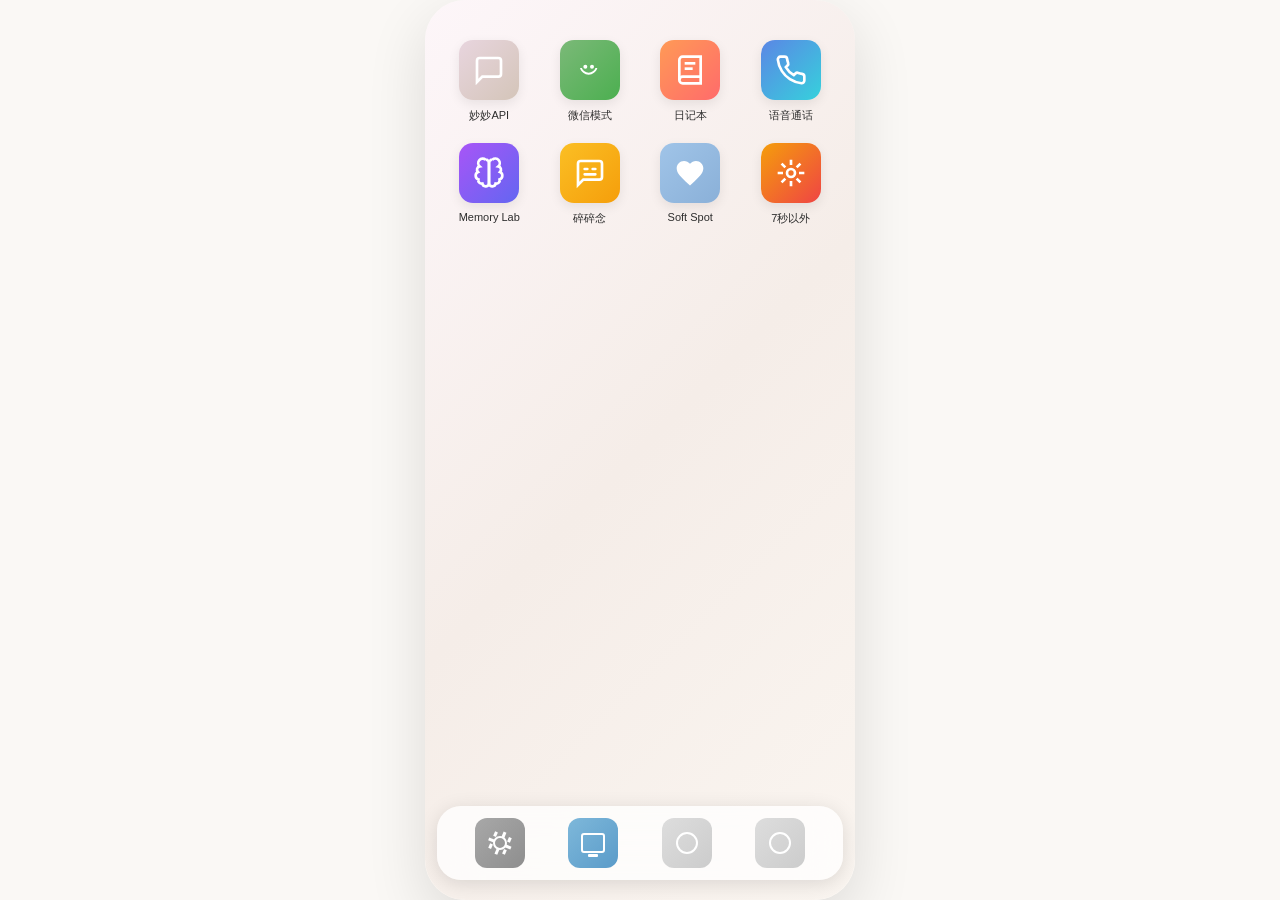
==== commit c61bc86c: "fix: Soft Spot 页面适配 PWA 安全区 + 配色改蓝色系 - pe-header 加 safe-area-inset-top 避免被灵动岛遮挡 - 整体配色从紫粉改为蓝色系 - 顺手给" ====
--- a/index.html
+++ b/index.html
@@ -2018,7 +2018,7 @@
         <div class="page" id="partnerEditorPage">
             <div class="partner-editor-page">
                 <div class="pe-header">
-                    <button class="page-back" onclick="closePartnerEditor()"><svg width="28" height="28" viewBox="0 0 100 100" fill="#c0a8d8" style="image-rendering:pixelated"><path d="m5.5547 83.332h-5.5547v-72.223h5.5547zm0-72.223v-5.5547h5.5547v5.5547zm5.5547-5.5547v-5.5547h77.777v5.5547zm77.777 0h5.5547v5.5547h-5.5547zm5.5547 5.5547h5.5547v72.223h-5.5547zm0 72.223v11.109h-11.109v5.5547h-66.668v-5.5547h-11.109v-11.109h11.109v5.5547h66.668v-5.5547zm-72.918-61.805v9.3047h-9.3047v-9.3047zv-9.3047h9.3047v9.3047zm8.1953 22.918v-5.5547h5.5547v-5.5547h5.5547v-5.5547h5.5547v15h27.777v1.668h1.668v11.109h-1.668v1.668h-27.777v15h-5.5547v-5.5547h-5.5547v-5.5547h-5.5547v-5.5547h-5.5547v-11.109h5.5547z" fill-rule="evenodd"/></svg></button>
+                    <button class="page-back" onclick="closePartnerEditor()"><svg width="28" height="28" viewBox="0 0 100 100" fill="#6a98c8" style="image-rendering:pixelated"><path d="m5.5547 83.332h-5.5547v-72.223h5.5547zm0-72.223v-5.5547h5.5547v5.5547zm5.5547-5.5547v-5.5547h77.777v5.5547zm77.777 0h5.5547v5.5547h-5.5547zm5.5547 5.5547h5.5547v72.223h-5.5547zm0 72.223v11.109h-11.109v5.5547h-66.668v-5.5547h-11.109v-11.109h11.109v5.5547h66.668v-5.5547zm-72.918-61.805v9.3047h-9.3047v-9.3047zv-9.3047h9.3047v9.3047zm8.1953 22.918v-5.5547h5.5547v-5.5547h5.5547v-5.5547h5.5547v15h27.777v1.668h1.668v11.109h-1.668v1.668h-27.777v15h-5.5547v-5.5547h-5.5547v-5.5547h-5.5547v-5.5547h-5.5547v-11.109h5.5547z" fill-rule="evenodd"/></svg></button>
                     <div class="pe-header-title">Soft Spot</div>
                 </div>
                 <div class="pe-content" id="peContent">
--- a/css/inspiration.css
+++ b/css/inspiration.css
@@ -30,6 +30,7 @@
 .insp-header {
     display: flex; align-items: center;
     padding: 8px 12px;
+    padding-top: max(8px, env(safe-area-inset-top, 0px));
     background: var(--insp-pink);
     border-bottom: 2px dashed var(--insp-purple);
     gap: 12px; flex-shrink: 0;
--- a/css/partner-editor.css
+++ b/css/partner-editor.css
@@ -2,7 +2,7 @@
 
 /* 主屏图标 */
 .app-soft-spot .app-icon-img {
-    background: linear-gradient(135deg, #e8a0c0 0%, #c0a8d8 100%);
+    background: linear-gradient(135deg, #a0c4e8 0%, #8ab0d8 100%);
 }
 
 /* ==================== Soft Spot 页面 ==================== */
@@ -11,19 +11,19 @@
     flex-direction: column;
     height: 100%;
     background:
-        repeating-linear-gradient(0deg, transparent, transparent 7px, #ddd0e8 7px, #ddd0e8 8px),
-        repeating-linear-gradient(90deg, transparent, transparent 7px, #ddd0e8 7px, #ddd0e8 8px),
-        #faf8fd;
-    --pe-bg: #faf8fd;
-    --pe-cream: #fdf8f0;
-    --pe-pink: #f8e2ea;
-    --pe-purple: #c0a8d8;
-    --pe-purple-lt: #ddd0e8;
-    --pe-purple-dk: #a888c0;
-    --pe-txt: #b098c8;
-    --pe-txt-dk: #6a5880;
-    --pe-txt-body: #7a6890;
-    --pe-txt-lt: #c8b8d8;
+        repeating-linear-gradient(0deg, transparent, transparent 7px, #c8d8e8 7px, #c8d8e8 8px),
+        repeating-linear-gradient(90deg, transparent, transparent 7px, #c8d8e8 7px, #c8d8e8 8px),
+        #f5f8fd;
+    --pe-bg: #f5f8fd;
+    --pe-cream: #f0f5fa;
+    --pe-pink: #dce8f4;
+    --pe-purple: #8ab0d8;
+    --pe-purple-lt: #c8d8e8;
+    --pe-purple-dk: #6a98c8;
+    --pe-txt: #90a8c8;
+    --pe-txt-dk: #4a6888;
+    --pe-txt-body: #5a7898;
+    --pe-txt-lt: #a8c0d8;
 }
 
 /* Header */
@@ -31,12 +31,13 @@
     display: flex;
     align-items: center;
     padding: 8px 12px;
+    padding-top: max(8px, env(safe-area-inset-top, 0px));
     background: var(--pe-pink);
     border-bottom: 2px dashed var(--pe-purple);
     gap: 12px;
     flex-shrink: 0;
 }
-.pe-header .page-back { color: var(--pe-purple); }
+.pe-header .page-back { color: var(--pe-purple-dk); }
 .pe-header-title {
     flex: 1;
     font-size: 18px;
@@ -476,7 +477,7 @@
     left: 50%;
     transform: translate(-50%, -50%);
     padding: 10px 24px;
-    background: rgba(106, 88, 128, 0.85);
+    background: rgba(74, 104, 136, 0.85);
     color: #fff;
     border-radius: 8px;
     font-size: 13px;
